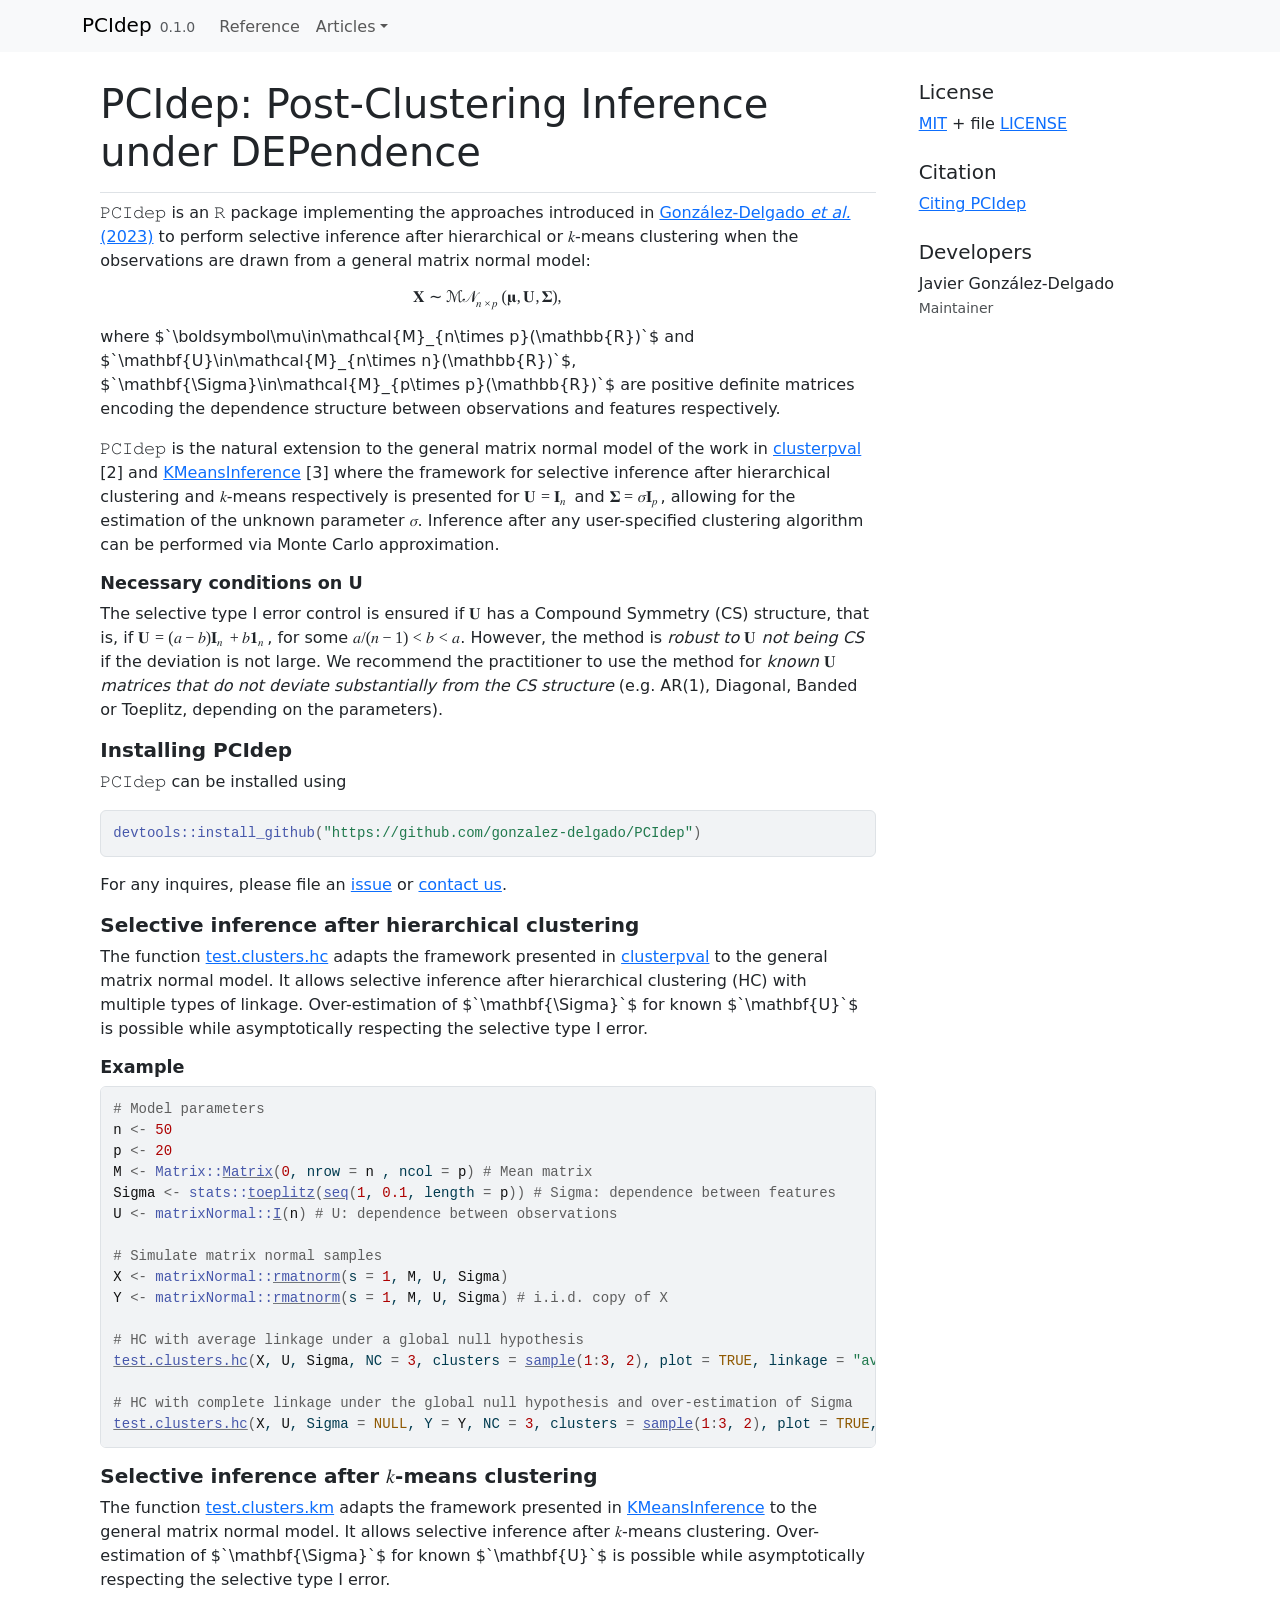
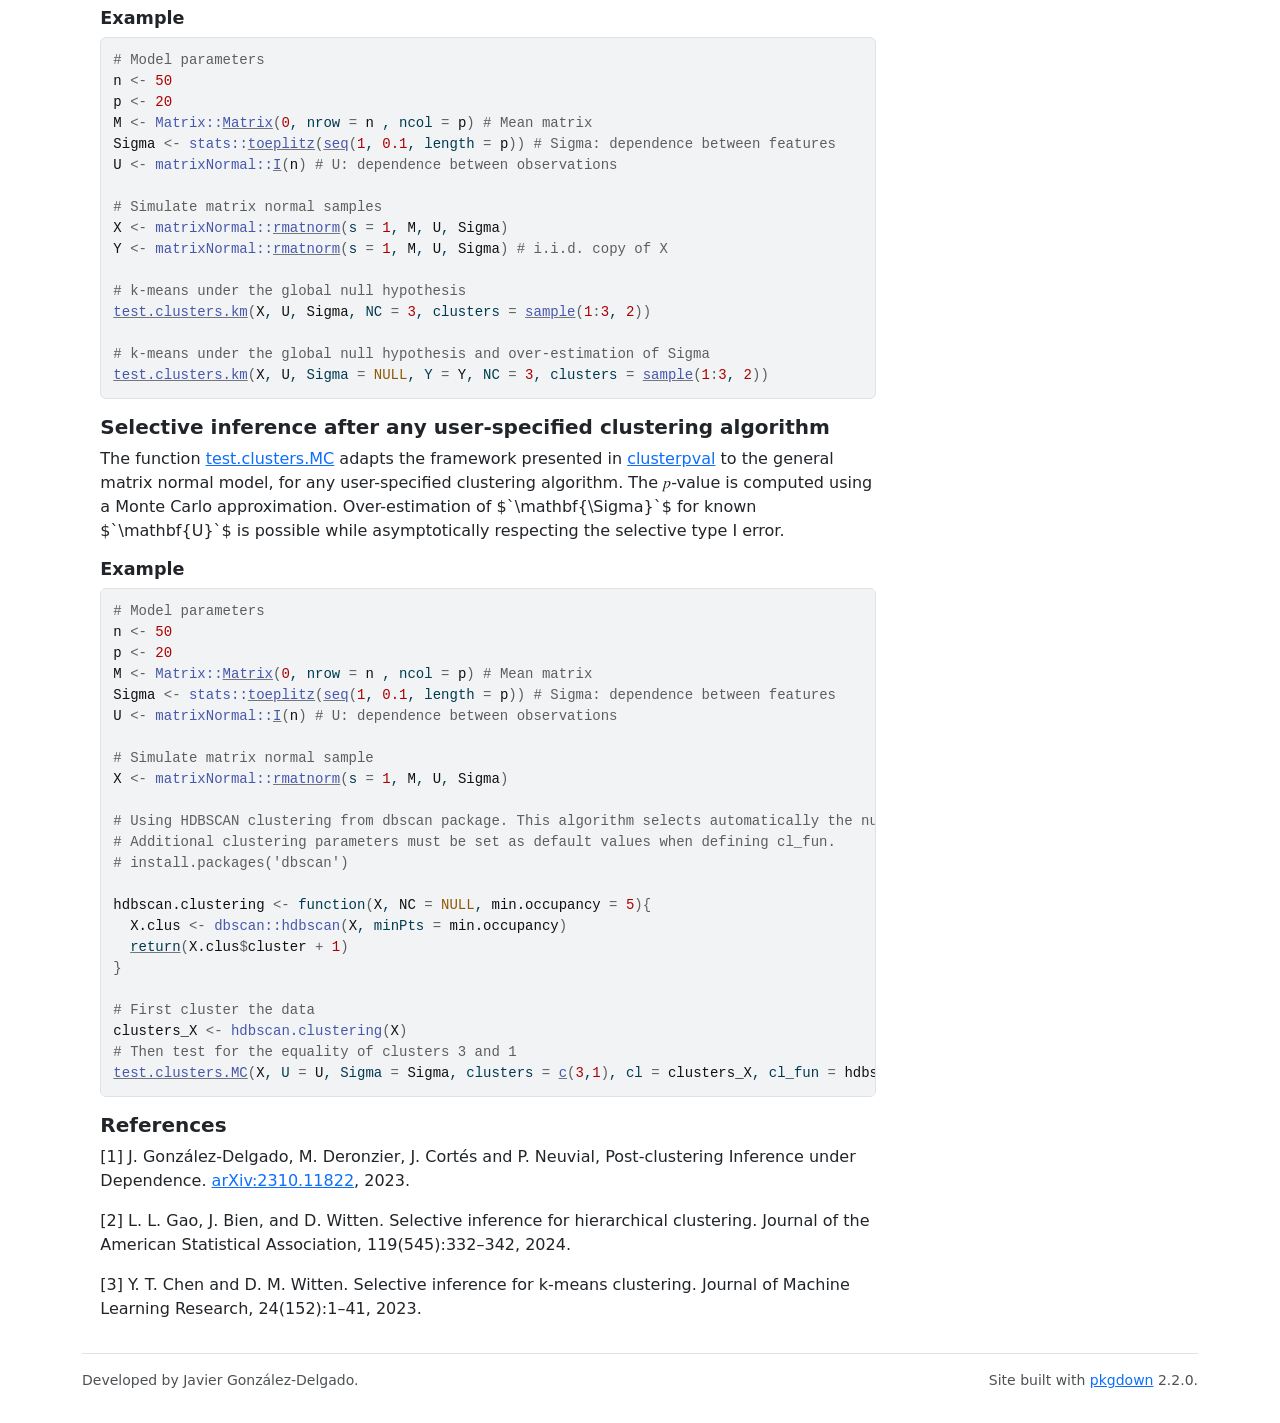
==== index.html @ fc665f0d "Deploying to gh-pages from @ gonzalez-delgado/PCIdep@6f12e2fb448372ecf47426b4ea3ebda7ccd801fd 🚀" ====
<!DOCTYPE html>
<!-- Generated by pkgdown: do not edit by hand --><html lang="en">
<head>
<meta http-equiv="Content-Type" content="text/html; charset=UTF-8">
<meta charset="utf-8">
<meta http-equiv="X-UA-Compatible" content="IE=edge">
<meta name="viewport" content="width=device-width, initial-scale=1, shrink-to-fit=no">
<title>PCIdep • PCIdep</title>
<script src="deps/jquery-3.6.0/jquery-3.6.0.min.js"></script><meta name="viewport" content="width=device-width, initial-scale=1, shrink-to-fit=no">
<link href="deps/bootstrap-5.3.1/bootstrap.min.css" rel="stylesheet">
<script src="deps/bootstrap-5.3.1/bootstrap.bundle.min.js"></script><link href="deps/font-awesome-6.5.2/css/all.min.css" rel="stylesheet">
<link href="deps/font-awesome-6.5.2/css/v4-shims.min.css" rel="stylesheet">
<script src="deps/headroom-0.11.0/headroom.min.js"></script><script src="deps/headroom-0.11.0/jQuery.headroom.min.js"></script><script src="deps/bootstrap-toc-1.0.1/bootstrap-toc.min.js"></script><script src="deps/clipboard.js-2.0.11/clipboard.min.js"></script><script src="deps/search-1.0.0/autocomplete.jquery.min.js"></script><script src="deps/search-1.0.0/fuse.min.js"></script><script src="deps/search-1.0.0/mark.min.js"></script><!-- pkgdown --><script src="pkgdown.js"></script><meta property="og:title" content="PCIdep">
<meta name="description" content="Post-clustering inference under dependence">
<meta property="og:description" content="Post-clustering inference under dependence">
</head>
<body>
    <a href="#main" class="visually-hidden-focusable">Skip to contents</a>


    <nav class="navbar navbar-expand-lg fixed-top bg-light" data-bs-theme="light" aria-label="Site navigation"><div class="container">

    <a class="navbar-brand me-2" href="index.html">PCIdep</a>

    <small class="nav-text text-muted me-auto" data-bs-toggle="tooltip" data-bs-placement="bottom" title="">0.1.0</small>


    <button class="navbar-toggler" type="button" data-bs-toggle="collapse" data-bs-target="#navbar" aria-controls="navbar" aria-expanded="false" aria-label="Toggle navigation">
      <span class="navbar-toggler-icon"></span>
    </button>

    <div id="navbar" class="collapse navbar-collapse ms-3">
      <ul class="navbar-nav me-auto">
<li class="nav-item"><a class="nav-link" href="reference/index.html">Reference</a></li>
<li class="nav-item dropdown">
  <button class="nav-link dropdown-toggle" type="button" id="dropdown-articles" data-bs-toggle="dropdown" aria-expanded="false" aria-haspopup="true">Articles</button>
  <ul class="dropdown-menu" aria-labelledby="dropdown-articles">
<li><a class="dropdown-item" href="articles/getting-started.html">getting-started</a></li>
  </ul>
</li>
      </ul>
<ul class="navbar-nav"></ul>
</div>


  </div>
</nav><div class="container template-home">
<div class="row">
  <main id="main" class="col-md-9"><div class="section level1">
<div class="page-header"><h1 id="pcidep-post-clustering-inference-under-dependence">PCIdep: Post-Clustering Inference under DEPendence<a class="anchor" aria-label="anchor" href="#pcidep-post-clustering-inference-under-dependence"></a>
</h1></div>
<p><math display="inline" xmlns="http://www.w3.org/1998/Math/MathML"><semantics><mtext mathvariant="monospace">𝙿𝙲𝙸𝚍𝚎𝚙</mtext><annotation encoding="application/x-tex">\texttt{PCIdep}</annotation></semantics></math> is an <math display="inline" xmlns="http://www.w3.org/1998/Math/MathML"><semantics><mtext mathvariant="monospace">𝚁</mtext><annotation encoding="application/x-tex">\texttt{R}</annotation></semantics></math> package implementing the approaches introduced in <a href="http://arxiv.org/abs/2310.11822" class="external-link">González-Delgado <em>et al.</em> (2023)</a> to perform selective inference after hierarchical or <math display="inline" xmlns="http://www.w3.org/1998/Math/MathML"><semantics><mi>k</mi><annotation encoding="application/x-tex">k</annotation></semantics></math>-means clustering when the observations are drawn from a general matrix normal model:</p>
<p><math display="block" xmlns="http://www.w3.org/1998/Math/MathML"><semantics><mrow><mi>𝐗</mi><mo>∼</mo><msub><mrow><mi>ℳ</mi><mi>𝒩</mi></mrow><mrow><mi>n</mi><mo>×</mo><mi>p</mi></mrow></msub><mrow><mo stretchy="true" form="prefix">(</mo><mi>𝛍</mi><mo>,</mo><mi>𝐔</mi><mo>,</mo><mi>𝚺</mi><mo stretchy="true" form="postfix">)</mo></mrow><mo>,</mo></mrow><annotation encoding="application/x-tex">
\mathbf{X}\sim\mathcal{MN}_{n\times p}(\boldsymbol\mu,\mathbf{U},\mathbf{\Sigma}),
</annotation></semantics></math></p>
<p>where <span class="math inline">$`\boldsymbol\mu\in\mathcal{M}_{n\times p}(\mathbb{R})`$</span> and <span class="math inline">$`\mathbf{U}\in\mathcal{M}_{n\times n}(\mathbb{R})`$</span>, <span class="math inline">$`\mathbf{\Sigma}\in\mathcal{M}_{p\times p}(\mathbb{R})`$</span> are positive definite matrices encoding the dependence structure between observations and features respectively.</p>
<p><math display="inline" xmlns="http://www.w3.org/1998/Math/MathML"><semantics><mtext mathvariant="monospace">𝙿𝙲𝙸𝚍𝚎𝚙</mtext><annotation encoding="application/x-tex">\texttt{PCIdep}</annotation></semantics></math> is the natural extension to the general matrix normal model of the work in <a href="https://github.com/lucylgao/clusterpval" class="external-link">clusterpval</a> [2] and <a href="https://github.com/yiqunchen/KmeansInference" class="external-link">KMeansInference</a> [3] where the framework for selective inference after hierarchical clustering and <math display="inline" xmlns="http://www.w3.org/1998/Math/MathML"><semantics><mi>k</mi><annotation encoding="application/x-tex">k</annotation></semantics></math>-means respectively is presented for <math display="inline" xmlns="http://www.w3.org/1998/Math/MathML"><semantics><mrow><mi>𝐔</mi><mo>=</mo><msub><mi>𝐈</mi><mi>n</mi></msub></mrow><annotation encoding="application/x-tex">\mathbf{U}=\mathbf{I}_n</annotation></semantics></math> and <math display="inline" xmlns="http://www.w3.org/1998/Math/MathML"><semantics><mrow><mi>𝚺</mi><mo>=</mo><mi>σ</mi><msub><mi>𝐈</mi><mi>p</mi></msub></mrow><annotation encoding="application/x-tex">\mathbf{\Sigma}=\sigma\mathbf{I}_p</annotation></semantics></math>, allowing for the estimation of the unknown parameter <math display="inline" xmlns="http://www.w3.org/1998/Math/MathML"><semantics><mi>σ</mi><annotation encoding="application/x-tex">\sigma</annotation></semantics></math>. Inference after any user-specified clustering algorithm can be performed via Monte Carlo approximation.</p>
<div class="section level4">
<h4 id="necessary-conditions-on-u">Necessary conditions on U<a class="anchor" aria-label="anchor" href="#necessary-conditions-on-u"></a>
</h4>
<p>The selective type I error control is ensured if <math display="inline" xmlns="http://www.w3.org/1998/Math/MathML"><semantics><mi>𝐔</mi><annotation encoding="application/x-tex">\mathbf{U}</annotation></semantics></math> has a Compound Symmetry (CS) structure, that is, if <math display="inline" xmlns="http://www.w3.org/1998/Math/MathML"><semantics><mrow><mi>𝐔</mi><mo>=</mo><mrow><mo stretchy="true" form="prefix">(</mo><mi>a</mi><mo>−</mo><mi>b</mi><mo stretchy="true" form="postfix">)</mo></mrow><msub><mi>𝐈</mi><mi>n</mi></msub><mo>+</mo><mi>b</mi><msub><mn>𝟏</mn><mi>n</mi></msub></mrow><annotation encoding="application/x-tex">\mathbf{U} = (a-b)\mathbf{I}_n + b\mathbf{1}_n</annotation></semantics></math>, for some <math display="inline" xmlns="http://www.w3.org/1998/Math/MathML"><semantics><mrow><mi>a</mi><mi>/</mi><mrow><mo stretchy="true" form="prefix">(</mo><mi>n</mi><mo>−</mo><mn>1</mn><mo stretchy="true" form="postfix">)</mo></mrow><mo>&lt;</mo><mi>b</mi><mo>&lt;</mo><mi>a</mi></mrow><annotation encoding="application/x-tex">a/(n-1)&lt;b&lt;a</annotation></semantics></math>. However, the method is <i>robust to <math display="inline" xmlns="http://www.w3.org/1998/Math/MathML"><semantics><mi>𝐔</mi><annotation encoding="application/x-tex">\mathbf{U}</annotation></semantics></math> not being CS</i> if the deviation is not large. We recommend the practitioner to use the method for <i>known <math display="inline" xmlns="http://www.w3.org/1998/Math/MathML"><semantics><mi>𝐔</mi><annotation encoding="application/x-tex">\mathbf{U}</annotation></semantics></math> matrices that do not deviate substantially from the CS structure</i> (e.g. AR(1), Diagonal, Banded or Toeplitz, depending on the parameters).</p>
</div>
<div class="section level3">
<h3 id="installing-pcidep">Installing PCIdep<a class="anchor" aria-label="anchor" href="#installing-pcidep"></a>
</h3>
<p><math display="inline" xmlns="http://www.w3.org/1998/Math/MathML"><semantics><mtext mathvariant="monospace">𝙿𝙲𝙸𝚍𝚎𝚙</mtext><annotation encoding="application/x-tex">\texttt{PCIdep}</annotation></semantics></math> can be installed using</p>
<pre><code><span><span class="fu">devtools</span><span class="fu">::</span><span class="fu">install_github</span><span class="op">(</span><span class="st">"https://github.com/gonzalez-delgado/PCIdep"</span><span class="op">)</span></span></code></pre>
<p>For any inquires, please file an <a href="https://github.com/gonzalez-delgado/PCIdep/issues" class="external-link">issue</a> or <a href="mailto:javier.gonzalez-delgado@ensai.fr">contact us</a>.</p>
</div>
<div class="section level3">
<h3 id="selective-inference-after-hierarchical-clustering">Selective inference after hierarchical clustering<a class="anchor" aria-label="anchor" href="#selective-inference-after-hierarchical-clustering"></a>
</h3>
<p>The function <a href="https://github.com/gonzalez-delgado/PCIdep/blob/main/R/test.clusters.hc.R" class="external-link">test.clusters.hc</a> adapts the framework presented in <a href="https://github.com/lucylgao/clusterpval" class="external-link">clusterpval</a> to the general matrix normal model. It allows selective inference after hierarchical clustering (HC) with multiple types of linkage. Over-estimation of <span class="math inline">$`\mathbf{\Sigma}`$</span> for known <span class="math inline">$`\mathbf{U}`$</span> is possible while asymptotically respecting the selective type I error.</p>
<div class="section level4">
<h4 id="example">Example<a class="anchor" aria-label="anchor" href="#example"></a>
</h4>
<pre><code><span><span class="co"># Model parameters</span></span>
<span><span class="va">n</span> <span class="op">&lt;-</span> <span class="fl">50</span></span>
<span><span class="va">p</span> <span class="op">&lt;-</span> <span class="fl">20</span></span>
<span><span class="va">M</span> <span class="op">&lt;-</span> <span class="fu">Matrix</span><span class="fu">::</span><span class="fu"><a href="https://rdrr.io/pkg/Matrix/man/Matrix.html" class="external-link">Matrix</a></span><span class="op">(</span><span class="fl">0</span>, nrow <span class="op">=</span> <span class="va">n</span> , ncol <span class="op">=</span> <span class="va">p</span><span class="op">)</span> <span class="co"># Mean matrix</span></span>
<span><span class="va">Sigma</span> <span class="op">&lt;-</span> <span class="fu">stats</span><span class="fu">::</span><span class="fu"><a href="https://rdrr.io/r/stats/toeplitz.html" class="external-link">toeplitz</a></span><span class="op">(</span><span class="fu"><a href="https://rdrr.io/r/base/seq.html" class="external-link">seq</a></span><span class="op">(</span><span class="fl">1</span>, <span class="fl">0.1</span>, length <span class="op">=</span> <span class="va">p</span><span class="op">)</span><span class="op">)</span> <span class="co"># Sigma: dependence between features</span></span>
<span><span class="va">U</span> <span class="op">&lt;-</span> <span class="fu">matrixNormal</span><span class="fu">::</span><span class="fu"><a href="https://rdrr.io/pkg/matrixNormal/man/special.matrix.html" class="external-link">I</a></span><span class="op">(</span><span class="va">n</span><span class="op">)</span> <span class="co"># U: dependence between observations</span></span>
<span></span>
<span><span class="co"># Simulate matrix normal samples</span></span>
<span><span class="va">X</span> <span class="op">&lt;-</span> <span class="fu">matrixNormal</span><span class="fu">::</span><span class="fu"><a href="https://rdrr.io/pkg/matrixNormal/man/matrixNormal_Distribution.html" class="external-link">rmatnorm</a></span><span class="op">(</span>s <span class="op">=</span> <span class="fl">1</span>, <span class="va">M</span>, <span class="va">U</span>, <span class="va">Sigma</span><span class="op">)</span></span>
<span><span class="va">Y</span> <span class="op">&lt;-</span> <span class="fu">matrixNormal</span><span class="fu">::</span><span class="fu"><a href="https://rdrr.io/pkg/matrixNormal/man/matrixNormal_Distribution.html" class="external-link">rmatnorm</a></span><span class="op">(</span>s <span class="op">=</span> <span class="fl">1</span>, <span class="va">M</span>, <span class="va">U</span>, <span class="va">Sigma</span><span class="op">)</span> <span class="co"># i.i.d. copy of X</span></span>
<span></span>
<span><span class="co"># HC with average linkage under a global null hypothesis</span></span>
<span><span class="fu"><a href="reference/test.clusters.hc.html">test.clusters.hc</a></span><span class="op">(</span><span class="va">X</span>, <span class="va">U</span>, <span class="va">Sigma</span>, NC <span class="op">=</span> <span class="fl">3</span>, clusters <span class="op">=</span> <span class="fu"><a href="https://rdrr.io/r/base/sample.html" class="external-link">sample</a></span><span class="op">(</span><span class="fl">1</span><span class="op">:</span><span class="fl">3</span>, <span class="fl">2</span><span class="op">)</span>, plot <span class="op">=</span> <span class="cn">TRUE</span>, linkage <span class="op">=</span> <span class="st">"average"</span><span class="op">)</span></span>
<span></span>
<span><span class="co"># HC with complete linkage under the global null hypothesis and over-estimation of Sigma</span></span>
<span><span class="fu"><a href="reference/test.clusters.hc.html">test.clusters.hc</a></span><span class="op">(</span><span class="va">X</span>, <span class="va">U</span>, Sigma <span class="op">=</span> <span class="cn">NULL</span>, Y <span class="op">=</span> <span class="va">Y</span>, NC <span class="op">=</span> <span class="fl">3</span>, clusters <span class="op">=</span> <span class="fu"><a href="https://rdrr.io/r/base/sample.html" class="external-link">sample</a></span><span class="op">(</span><span class="fl">1</span><span class="op">:</span><span class="fl">3</span>, <span class="fl">2</span><span class="op">)</span>, plot <span class="op">=</span> <span class="cn">TRUE</span>, linkage <span class="op">=</span> <span class="st">"complete"</span><span class="op">)</span></span></code></pre>
</div>
</div>
<div class="section level3">
<h3 id="selective-inference-after-k-means-clustering">Selective inference after <math display="inline" xmlns="http://www.w3.org/1998/Math/MathML"><semantics><mi>k</mi><annotation encoding="application/x-tex">k</annotation></semantics></math>-means clustering<a class="anchor" aria-label="anchor" href="#selective-inference-after-k-means-clustering"></a>
</h3>
<p>The function <a href="https://github.com/gonzalez-delgado/PCIdep/blob/main/R/test.clusters.km.R" class="external-link">test.clusters.km</a> adapts the framework presented in <a href="https://github.com/yiqunchen/KmeansInference" class="external-link">KMeansInference</a> to the general matrix normal model. It allows selective inference after <math display="inline" xmlns="http://www.w3.org/1998/Math/MathML"><semantics><mi>k</mi><annotation encoding="application/x-tex">k</annotation></semantics></math>-means clustering. Over-estimation of <span class="math inline">$`\mathbf{\Sigma}`$</span> for known <span class="math inline">$`\mathbf{U}`$</span> is possible while asymptotically respecting the selective type I error.</p>
<div class="section level4">
<h4 id="example-1">Example<a class="anchor" aria-label="anchor" href="#example-1"></a>
</h4>
<pre><code><span><span class="co"># Model parameters</span></span>
<span><span class="va">n</span> <span class="op">&lt;-</span> <span class="fl">50</span></span>
<span><span class="va">p</span> <span class="op">&lt;-</span> <span class="fl">20</span></span>
<span><span class="va">M</span> <span class="op">&lt;-</span> <span class="fu">Matrix</span><span class="fu">::</span><span class="fu"><a href="https://rdrr.io/pkg/Matrix/man/Matrix.html" class="external-link">Matrix</a></span><span class="op">(</span><span class="fl">0</span>, nrow <span class="op">=</span> <span class="va">n</span> , ncol <span class="op">=</span> <span class="va">p</span><span class="op">)</span> <span class="co"># Mean matrix</span></span>
<span><span class="va">Sigma</span> <span class="op">&lt;-</span> <span class="fu">stats</span><span class="fu">::</span><span class="fu"><a href="https://rdrr.io/r/stats/toeplitz.html" class="external-link">toeplitz</a></span><span class="op">(</span><span class="fu"><a href="https://rdrr.io/r/base/seq.html" class="external-link">seq</a></span><span class="op">(</span><span class="fl">1</span>, <span class="fl">0.1</span>, length <span class="op">=</span> <span class="va">p</span><span class="op">)</span><span class="op">)</span> <span class="co"># Sigma: dependence between features</span></span>
<span><span class="va">U</span> <span class="op">&lt;-</span> <span class="fu">matrixNormal</span><span class="fu">::</span><span class="fu"><a href="https://rdrr.io/pkg/matrixNormal/man/special.matrix.html" class="external-link">I</a></span><span class="op">(</span><span class="va">n</span><span class="op">)</span> <span class="co"># U: dependence between observations</span></span>
<span></span>
<span><span class="co"># Simulate matrix normal samples</span></span>
<span><span class="va">X</span> <span class="op">&lt;-</span> <span class="fu">matrixNormal</span><span class="fu">::</span><span class="fu"><a href="https://rdrr.io/pkg/matrixNormal/man/matrixNormal_Distribution.html" class="external-link">rmatnorm</a></span><span class="op">(</span>s <span class="op">=</span> <span class="fl">1</span>, <span class="va">M</span>, <span class="va">U</span>, <span class="va">Sigma</span><span class="op">)</span></span>
<span><span class="va">Y</span> <span class="op">&lt;-</span> <span class="fu">matrixNormal</span><span class="fu">::</span><span class="fu"><a href="https://rdrr.io/pkg/matrixNormal/man/matrixNormal_Distribution.html" class="external-link">rmatnorm</a></span><span class="op">(</span>s <span class="op">=</span> <span class="fl">1</span>, <span class="va">M</span>, <span class="va">U</span>, <span class="va">Sigma</span><span class="op">)</span> <span class="co"># i.i.d. copy of X</span></span>
<span></span>
<span><span class="co"># k-means under the global null hypothesis</span></span>
<span><span class="fu"><a href="reference/test.clusters.km.html">test.clusters.km</a></span><span class="op">(</span><span class="va">X</span>, <span class="va">U</span>, <span class="va">Sigma</span>, NC <span class="op">=</span> <span class="fl">3</span>, clusters <span class="op">=</span> <span class="fu"><a href="https://rdrr.io/r/base/sample.html" class="external-link">sample</a></span><span class="op">(</span><span class="fl">1</span><span class="op">:</span><span class="fl">3</span>, <span class="fl">2</span><span class="op">)</span><span class="op">)</span></span>
<span></span>
<span><span class="co"># k-means under the global null hypothesis and over-estimation of Sigma</span></span>
<span><span class="fu"><a href="reference/test.clusters.km.html">test.clusters.km</a></span><span class="op">(</span><span class="va">X</span>, <span class="va">U</span>, Sigma <span class="op">=</span> <span class="cn">NULL</span>, Y <span class="op">=</span> <span class="va">Y</span>, NC <span class="op">=</span> <span class="fl">3</span>, clusters <span class="op">=</span> <span class="fu"><a href="https://rdrr.io/r/base/sample.html" class="external-link">sample</a></span><span class="op">(</span><span class="fl">1</span><span class="op">:</span><span class="fl">3</span>, <span class="fl">2</span><span class="op">)</span><span class="op">)</span></span></code></pre>
</div>
</div>
<div class="section level3">
<h3 id="selective-inference-after-any-user-specified-clustering-algorithm">Selective inference after any user-specified clustering algorithm<a class="anchor" aria-label="anchor" href="#selective-inference-after-any-user-specified-clustering-algorithm"></a>
</h3>
<p>The function <a href="https://github.com/gonzalez-delgado/PCIdep/blob/main/R/test.clusters.MC.R" class="external-link">test.clusters.MC</a> adapts the framework presented in <a href="https://github.com/lucylgao/clusterpval" class="external-link">clusterpval</a> to the general matrix normal model, for any user-specified clustering algorithm. The <math display="inline" xmlns="http://www.w3.org/1998/Math/MathML"><semantics><mi>p</mi><annotation encoding="application/x-tex">p</annotation></semantics></math>-value is computed using a Monte Carlo approximation. Over-estimation of <span class="math inline">$`\mathbf{\Sigma}`$</span> for known <span class="math inline">$`\mathbf{U}`$</span> is possible while asymptotically respecting the selective type I error.</p>
<div class="section level4">
<h4 id="example-2">Example<a class="anchor" aria-label="anchor" href="#example-2"></a>
</h4>
<pre><code><span><span class="co"># Model parameters</span></span>
<span><span class="va">n</span> <span class="op">&lt;-</span> <span class="fl">50</span></span>
<span><span class="va">p</span> <span class="op">&lt;-</span> <span class="fl">20</span></span>
<span><span class="va">M</span> <span class="op">&lt;-</span> <span class="fu">Matrix</span><span class="fu">::</span><span class="fu"><a href="https://rdrr.io/pkg/Matrix/man/Matrix.html" class="external-link">Matrix</a></span><span class="op">(</span><span class="fl">0</span>, nrow <span class="op">=</span> <span class="va">n</span> , ncol <span class="op">=</span> <span class="va">p</span><span class="op">)</span> <span class="co"># Mean matrix</span></span>
<span><span class="va">Sigma</span> <span class="op">&lt;-</span> <span class="fu">stats</span><span class="fu">::</span><span class="fu"><a href="https://rdrr.io/r/stats/toeplitz.html" class="external-link">toeplitz</a></span><span class="op">(</span><span class="fu"><a href="https://rdrr.io/r/base/seq.html" class="external-link">seq</a></span><span class="op">(</span><span class="fl">1</span>, <span class="fl">0.1</span>, length <span class="op">=</span> <span class="va">p</span><span class="op">)</span><span class="op">)</span> <span class="co"># Sigma: dependence between features</span></span>
<span><span class="va">U</span> <span class="op">&lt;-</span> <span class="fu">matrixNormal</span><span class="fu">::</span><span class="fu"><a href="https://rdrr.io/pkg/matrixNormal/man/special.matrix.html" class="external-link">I</a></span><span class="op">(</span><span class="va">n</span><span class="op">)</span> <span class="co"># U: dependence between observations</span></span>
<span></span>
<span><span class="co"># Simulate matrix normal sample</span></span>
<span><span class="va">X</span> <span class="op">&lt;-</span> <span class="fu">matrixNormal</span><span class="fu">::</span><span class="fu"><a href="https://rdrr.io/pkg/matrixNormal/man/matrixNormal_Distribution.html" class="external-link">rmatnorm</a></span><span class="op">(</span>s <span class="op">=</span> <span class="fl">1</span>, <span class="va">M</span>, <span class="va">U</span>, <span class="va">Sigma</span><span class="op">)</span></span>
<span></span>
<span><span class="co"># Using HDBSCAN clustering from dbscan package. This algorithm selects automatically the number of clusters NC.</span></span>
<span><span class="co"># Additional clustering parameters must be set as default values when defining cl_fun.</span></span>
<span><span class="co"># install.packages('dbscan')</span></span>
<span></span>
<span><span class="va">hdbscan.clustering</span> <span class="op">&lt;-</span> <span class="kw">function</span><span class="op">(</span><span class="va">X</span>, <span class="va">NC</span> <span class="op">=</span> <span class="cn">NULL</span>, <span class="va">min.occupancy</span> <span class="op">=</span> <span class="fl">5</span><span class="op">)</span><span class="op">{</span></span>
<span>  <span class="va">X.clus</span> <span class="op">&lt;-</span> <span class="fu">dbscan</span><span class="fu">::</span><span class="fu">hdbscan</span><span class="op">(</span><span class="va">X</span>, minPts <span class="op">=</span> <span class="va">min.occupancy</span><span class="op">)</span></span>
<span>  <span class="kw"><a href="https://rdrr.io/r/base/function.html" class="external-link">return</a></span><span class="op">(</span><span class="va">X.clus</span><span class="op">$</span><span class="va">cluster</span> <span class="op">+</span> <span class="fl">1</span><span class="op">)</span></span>
<span><span class="op">}</span></span>
<span></span>
<span><span class="co"># First cluster the data</span></span>
<span><span class="va">clusters_X</span> <span class="op">&lt;-</span> <span class="fu">hdbscan.clustering</span><span class="op">(</span><span class="va">X</span><span class="op">)</span></span>
<span><span class="co"># Then test for the equality of clusters 3 and 1</span></span>
<span><span class="fu"><a href="reference/test.clusters.MC.html">test.clusters.MC</a></span><span class="op">(</span><span class="va">X</span>, U <span class="op">=</span> <span class="va">U</span>, Sigma <span class="op">=</span> <span class="va">Sigma</span>, clusters <span class="op">=</span> <span class="fu"><a href="https://rdrr.io/r/base/c.html" class="external-link">c</a></span><span class="op">(</span><span class="fl">3</span>,<span class="fl">1</span><span class="op">)</span>, cl <span class="op">=</span> <span class="va">clusters_X</span>, cl_fun <span class="op">=</span> <span class="va">hdbscan.clustering</span>, NC <span class="op">=</span> <span class="cn">NULL</span>, ndraws <span class="op">=</span> <span class="fl">500</span><span class="op">)</span></span></code></pre>
</div>
</div>
<div class="section level3">
<h3 id="references">References<a class="anchor" aria-label="anchor" href="#references"></a>
</h3>
<p>[1] J. González-Delgado, M. Deronzier, J. Cortés and P. Neuvial, Post-clustering Inference under Dependence. <a href="http://arxiv.org/abs/2310.11822" class="external-link">arXiv:2310.11822</a>, 2023.</p>
<p>[2] L. L. Gao, J. Bien, and D. Witten. Selective inference for hierarchical clustering. Journal of the American Statistical Association, 119(545):332–342, 2024.</p>
<p>[3] Y. T. Chen and D. M. Witten. Selective inference for k-means clustering. Journal of Machine Learning Research, 24(152):1–41, 2023.</p>
</div>
</div>
  </main><aside class="col-md-3"><div class="license">
<h2 data-toc-skip>License</h2>
<ul class="list-unstyled">
<li>
<a href="https://opensource.org/licenses/mit-license.php" class="external-link">MIT</a> + file <a href="LICENSE-text.html">LICENSE</a>
</li>
</ul>
</div>


<div class="citation">
<h2 data-toc-skip>Citation</h2>
<ul class="list-unstyled">
<li><a href="authors.html#citation">Citing PCIdep</a></li>
</ul>
</div>

<div class="developers">
<h2 data-toc-skip>Developers</h2>
<ul class="list-unstyled">
<li>Javier González-Delgado <br><small class="roles"> Maintainer </small>   </li>
</ul>
</div>



  </aside>
</div>


    <footer><div class="pkgdown-footer-left">
  <p>Developed by Javier González-Delgado.</p>
</div>

<div class="pkgdown-footer-right">
  <p>Site built with <a href="https://pkgdown.r-lib.org/" class="external-link">pkgdown</a> 2.2.0.</p>
</div>

    </footer>
</div>





  </body>
</html>
---- deps/font-awesome-6.5.2/css/v4-shims.min.css ----
/*!
 * Font Awesome Free 6.5.2 by @fontawesome - https://fontawesome.com
 * License - https://fontawesome.com/license/free (Icons: CC BY 4.0, Fonts: SIL OFL 1.1, Code: MIT License)
 * Copyright 2024 Fonticons, Inc.
 */
.fa.fa-glass:before{content:"\f000"}.fa.fa-envelope-o{font-family:"Font Awesome 6 Free";font-weight:400}.fa.fa-envelope-o:before{content:"\f0e0"}.fa.fa-star-o{font-family:"Font Awesome 6 Free";font-weight:400}.fa.fa-star-o:before{content:"\f005"}.fa.fa-close:before,.fa.fa-remove:before{content:"\f00d"}.fa.fa-gear:before{content:"\f013"}.fa.fa-trash-o{font-family:"Font Awesome 6 Free";font-weight:400}.fa.fa-trash-o:before{content:"\f2ed"}.fa.fa-home:before{content:"\f015"}.fa.fa-file-o{font-family:"Font Awesome 6 Free";font-weight:400}.fa.fa-file-o:before{content:"\f15b"}.fa.fa-clock-o{font-family:"Font Awesome 6 Free";font-weight:400}.fa.fa-clock-o:before{content:"\f017"}.fa.fa-arrow-circle-o-down{font-family:"Font Awesome 6 Free";font-weight:400}.fa.fa-arrow-circle-o-down:before{content:"\f358"}.fa.fa-arrow-circle-o-up{font-family:"Font Awesome 6 Free";font-weight:400}.fa.fa-arrow-circle-o-up:before{content:"\f35b"}.fa.fa-play-circle-o{font-family:"Font Awesome 6 Free";font-weight:400}.fa.fa-play-circle-o:before{content:"\f144"}.fa.fa-repeat:before,.fa.fa-rotate-right:before{content:"\f01e"}.fa.fa-refresh:before{content:"\f021"}.fa.fa-list-alt{font-family:"Font Awesome 6 Free";font-weight:400}.fa.fa-list-alt:before{content:"\f022"}.fa.fa-dedent:before{content:"\f03b"}.fa.fa-video-camera:before{content:"\f03d"}.fa.fa-picture-o{font-family:"Font Awesome 6 Free";font-weight:400}.fa.fa-picture-o:before{content:"\f03e"}.fa.fa-photo{font-family:"Font Awesome 6 Free";font-weight:400}.fa.fa-photo:before{content:"\f03e"}.fa.fa-image{font-family:"Font Awesome 6 Free";font-weight:400}.fa.fa-image:before{content:"\f03e"}.fa.fa-map-marker:before{content:"\f3c5"}.fa.fa-pencil-square-o{font-family:"Font Awesome 6 Free";font-weight:400}.fa.fa-pencil-square-o:before{content:"\f044"}.fa.fa-edit{font-family:"Font Awesome 6 Free";font-weight:400}.fa.fa-edit:before{content:"\f044"}.fa.fa-share-square-o:before{content:"\f14d"}.fa.fa-check-square-o{font-family:"Font Awesome 6 Free";font-weight:400}.fa.fa-check-square-o:before{content:"\f14a"}.fa.fa-arrows:before{content:"\f0b2"}.fa.fa-times-circle-o{font-family:"Font Awesome 6 Free";font-weight:400}.fa.fa-times-circle-o:before{content:"\f057"}.fa.fa-check-circle-o{font-family:"Font Awesome 6 Free";font-weight:400}.fa.fa-check-circle-o:before{content:"\f058"}.fa.fa-mail-forward:before{content:"\f064"}.fa.fa-expand:before{content:"\f424"}.fa.fa-compress:before{content:"\f422"}.fa.fa-eye,.fa.fa-eye-slash{font-family:"Font Awesome 6 Free";font-weight:400}.fa.fa-warning:before{content:"\f071"}.fa.fa-calendar:before{content:"\f073"}.fa.fa-arrows-v:before{content:"\f338"}.fa.fa-arrows-h:before{content:"\f337"}.fa.fa-bar-chart-o:before,.fa.fa-bar-chart:before{content:"\e0e3"}.fa.fa-twitter-square{font-family:"Font Awesome 6 Brands";font-weight:400}.fa.fa-twitter-square:before{content:"\f081"}.fa.fa-facebook-square{font-family:"Font Awesome 6 Brands";font-weight:400}.fa.fa-facebook-square:before{content:"\f082"}.fa.fa-gears:before{content:"\f085"}.fa.fa-thumbs-o-up{font-family:"Font Awesome 6 Free";font-weight:400}.fa.fa-thumbs-o-up:before{content:"\f164"}.fa.fa-thumbs-o-down{font-family:"Font Awesome 6 Free";font-weight:400}.fa.fa-thumbs-o-down:before{content:"\f165"}.fa.fa-heart-o{font-family:"Font Awesome 6 Free";font-weight:400}.fa.fa-heart-o:before{content:"\f004"}.fa.fa-sign-out:before{content:"\f2f5"}.fa.fa-linkedin-square{font-family:"Font Awesome 6 Brands";font-weight:400}.fa.fa-linkedin-square:before{content:"\f08c"}.fa.fa-thumb-tack:before{content:"\f08d"}.fa.fa-external-link:before{content:"\f35d"}.fa.fa-sign-in:before{content:"\f2f6"}.fa.fa-github-square{font-family:"Font Awesome 6 Brands";font-weight:400}.fa.fa-github-square:before{content:"\f092"}.fa.fa-lemon-o{font-family:"Font Awesome 6 Free";font-weight:400}.fa.fa-lemon-o:before{content:"\f094"}.fa.fa-square-o{font-family:"Font Awesome 6 Free";font-weight:400}.fa.fa-square-o:before{content:"\f0c8"}.fa.fa-bookmark-o{font-family:"Font Awesome 6 Free";font-weight:400}.fa.fa-bookmark-o:before{content:"\f02e"}.fa.fa-facebook,.fa.fa-twitter{font-family:"Font Awesome 6 Brands";font-weight:400}.fa.fa-facebook:before{content:"\f39e"}.fa.fa-facebook-f{font-family:"Font Awesome 6 Brands";font-weight:400}.fa.fa-facebook-f:before{content:"\f39e"}.fa.fa-github{font-family:"Font Awesome 6 Brands";font-weight:400}.fa.fa-credit-card{font-family:"Font Awesome 6 Free";font-weight:400}.fa.fa-feed:before{content:"\f09e"}.fa.fa-hdd-o{font-family:"Font Awesome 6 Free";font-weight:400}.fa.fa-hdd-o:before{content:"\f0a0"}.fa.fa-hand-o-right{font-family:"Font Awesome 6 Free";font-weight:400}.fa.fa-hand-o-right:before{content:"\f0a4"}.fa.fa-hand-o-left{font-family:"Font Awesome 6 Free";font-weight:400}.fa.fa-hand-o-left:before{content:"\f0a5"}.fa.fa-hand-o-up{font-family:"Font Awesome 6 Free";font-weight:400}.fa.fa-hand-o-up:before{content:"\f0a6"}.fa.fa-hand-o-down{font-family:"Font Awesome 6 Free";font-weight:400}.fa.fa-hand-o-down:before{content:"\f0a7"}.fa.fa-globe:before{content:"\f57d"}.fa.fa-tasks:before{content:"\f828"}.fa.fa-arrows-alt:before{content:"\f31e"}.fa.fa-group:before{content:"\f0c0"}.fa.fa-chain:before{content:"\f0c1"}.fa.fa-cut:before{content:"\f0c4"}.fa.fa-files-o{font-family:"Font Awesome 6 Free";font-weight:400}.fa.fa-files-o:before{content:"\f0c5"}.fa.fa-floppy-o{font-family:"Font Awesome 6 Free";font-weight:400}.fa.fa-floppy-o:before{content:"\f0c7"}.fa.fa-save{font-family:"Font Awesome 6 Free";font-weight:400}.fa.fa-save:before{content:"\f0c7"}.fa.fa-navicon:before,.fa.fa-reorder:before{content:"\f0c9"}.fa.fa-magic:before{content:"\e2ca"}.fa.fa-pinterest,.fa.fa-pinterest-square{font-family:"Font Awesome 6 Brands";font-weight:400}.fa.fa-pinterest-square:before{content:"\f0d3"}.fa.fa-google-plus-square{font-family:"Font Awesome 6 Brands";font-weight:400}.fa.fa-google-plus-square:before{content:"\f0d4"}.fa.fa-google-plus{font-family:"Font Awesome 6 Brands";font-weight:400}.fa.fa-google-plus:before{content:"\f0d5"}.fa.fa-money:before{content:"\f3d1"}.fa.fa-unsorted:before{content:"\f0dc"}.fa.fa-sort-desc:before{content:"\f0dd"}.fa.fa-sort-asc:before{content:"\f0de"}.fa.fa-linkedin{font-family:"Font Awesome 6 Brands";font-weight:400}.fa.fa-linkedin:before{content:"\f0e1"}.fa.fa-rotate-left:before{content:"\f0e2"}.fa.fa-legal:before{content:"\f0e3"}.fa.fa-dashboard:before,.fa.fa-tachometer:before{content:"\f625"}.fa.fa-comment-o{font-family:"Font Awesome 6 Free";font-weight:400}.fa.fa-comment-o:before{content:"\f075"}.fa.fa-comments-o{font-family:"Font Awesome 6 Free";font-weight:400}.fa.fa-comments-o:before{content:"\f086"}.fa.fa-flash:before{content:"\f0e7"}.fa.fa-clipboard:before{content:"\f0ea"}.fa.fa-lightbulb-o{font-family:"Font Awesome 6 Free";font-weight:400}.fa.fa-lightbulb-o:before{content:"\f0eb"}.fa.fa-exchange:before{content:"\f362"}.fa.fa-cloud-download:before{content:"\f0ed"}.fa.fa-cloud-upload:before{content:"\f0ee"}.fa.fa-bell-o{font-family:"Font Awesome 6 Free";font-weight:400}.fa.fa-bell-o:before{content:"\f0f3"}.fa.fa-cutlery:before{content:"\f2e7"}.fa.fa-file-text-o{font-family:"Font Awesome 6 Free";font-weight:400}.fa.fa-file-text-o:before{content:"\f15c"}.fa.fa-building-o{font-family:"Font Awesome 6 Free";font-weight:400}.fa.fa-building-o:before{content:"\f1ad"}.fa.fa-hospital-o{font-family:"Font Awesome 6 Free";font-weight:400}.fa.fa-hospital-o:before{content:"\f0f8"}.fa.fa-tablet:before{content:"\f3fa"}.fa.fa-mobile-phone:before,.fa.fa-mobile:before{content:"\f3cd"}.fa.fa-circle-o{font-family:"Font Awesome 6 Free";font-weight:400}.fa.fa-circle-o:before{content:"\f111"}.fa.fa-mail-reply:before{content:"\f3e5"}.fa.fa-github-alt{font-family:"Font Awesome 6 Brands";font-weight:400}.fa.fa-folder-o{font-family:"Font Awesome 6 Free";font-weight:400}.fa.fa-folder-o:before{content:"\f07b"}.fa.fa-folder-open-o{font-family:"Font Awesome 6 Free";font-weight:400}.fa.fa-folder-open-o:before{content:"\f07c"}.fa.fa-smile-o{font-family:"Font Awesome 6 Free";font-weight:400}.fa.fa-smile-o:before{content:"\f118"}.fa.fa-frown-o{font-family:"Font Awesome 6 Free";font-weight:400}.fa.fa-frown-o:before{content:"\f119"}.fa.fa-meh-o{font-family:"Font Awesome 6 Free";font-weight:400}.fa.fa-meh-o:before{content:"\f11a"}.fa.fa-keyboard-o{font-family:"Font Awesome 6 Free";font-weight:400}.fa.fa-keyboard-o:before{content:"\f11c"}.fa.fa-flag-o{font-family:"Font Awesome 6 Free";font-weight:400}.fa.fa-flag-o:before{content:"\f024"}.fa.fa-mail-reply-all:before{content:"\f122"}.fa.fa-star-half-o{font-family:"Font Awesome 6 Free";font-weight:400}.fa.fa-star-half-o:before{content:"\f5c0"}.fa.fa-star-half-empty{font-family:"Font Awesome 6 Free";font-weight:400}.fa.fa-star-half-empty:before{content:"\f5c0"}.fa.fa-star-half-full{font-family:"Font Awesome 6 Free";font-weight:400}.fa.fa-star-half-full:before{content:"\f5c0"}.fa.fa-code-fork:before{content:"\f126"}.fa.fa-chain-broken:before,.fa.fa-unlink:before{content:"\f127"}.fa.fa-calendar-o{font-family:"Font Awesome 6 Free";font-weight:400}.fa.fa-calendar-o:before{content:"\f133"}.fa.fa-css3,.fa.fa-html5,.fa.fa-maxcdn{font-family:"Font Awesome 6 Brands";font-weight:400}.fa.fa-unlock-alt:before{content:"\f09c"}.fa.fa-minus-square-o{font-family:"Font Awesome 6 Free";font-weight:400}.fa.fa-minus-square-o:before{content:"\f146"}.fa.fa-level-up:before{content:"\f3bf"}.fa.fa-level-down:before{content:"\f3be"}.fa.fa-pencil-square:before{content:"\f14b"}.fa.fa-external-link-square:before{content:"\f360"}.fa.fa-compass{font-family:"Font Awesome 6 Free";font-weight:400}.fa.fa-caret-square-o-down{font-family:"Font Awesome 6 Free";font-weight:400}.fa.fa-caret-square-o-down:before{content:"\f150"}.fa.fa-toggle-down{font-family:"Font Awesome 6 Free";font-weight:400}.fa.fa-toggle-down:before{content:"\f150"}.fa.fa-caret-square-o-up{font-family:"Font Awesome 6 Free";font-weight:400}.fa.fa-caret-square-o-up:before{content:"\f151"}.fa.fa-toggle-up{font-family:"Font Awesome 6 Free";font-weight:400}.fa.fa-toggle-up:before{content:"\f151"}.fa.fa-caret-square-o-right{font-family:"Font Awesome 6 Free";font-weight:400}.fa.fa-caret-square-o-right:before{content:"\f152"}.fa.fa-toggle-right{font-family:"Font Awesome 6 Free";font-weight:400}.fa.fa-toggle-right:before{content:"\f152"}.fa.fa-eur:before,.fa.fa-euro:before{content:"\f153"}.fa.fa-gbp:before{content:"\f154"}.fa.fa-dollar:before,.fa.fa-usd:before{content:"\24"}.fa.fa-inr:before,.fa.fa-rupee:before{content:"\e1bc"}.fa.fa-cny:before,.fa.fa-jpy:before,.fa.fa-rmb:before,.fa.fa-yen:before{content:"\f157"}.fa.fa-rouble:before,.fa.fa-rub:before,.fa.fa-ruble:before{content:"\f158"}.fa.fa-krw:before,.fa.fa-won:before{content:"\f159"}.fa.fa-bitcoin,.fa.fa-btc{font-family:"Font Awesome 6 Brands";font-weight:400}.fa.fa-bitcoin:before{content:"\f15a"}.fa.fa-file-text:before{content:"\f15c"}.fa.fa-sort-alpha-asc:before{content:"\f15d"}.fa.fa-sort-alpha-desc:before{content:"\f881"}.fa.fa-sort-amount-asc:before{content:"\f884"}.fa.fa-sort-amount-desc:before{content:"\f160"}.fa.fa-sort-numeric-asc:before{content:"\f162"}.fa.fa-sort-numeric-desc:before{content:"\f886"}.fa.fa-youtube-square{font-family:"Font Awesome 6 Brands";font-weight:400}.fa.fa-youtube-square:before{content:"\f431"}.fa.fa-xing,.fa.fa-xing-square,.fa.fa-youtube{font-family:"Font Awesome 6 Brands";font-weight:400}.fa.fa-xing-square:before{content:"\f169"}.fa.fa-youtube-play{font-family:"Font Awesome 6 Brands";font-weight:400}.fa.fa-youtube-play:before{content:"\f167"}.fa.fa-adn,.fa.fa-bitbucket,.fa.fa-bitbucket-square,.fa.fa-dropbox,.fa.fa-flickr,.fa.fa-instagram,.fa.fa-stack-overflow{font-family:"Font Awesome 6 Brands";font-weight:400}.fa.fa-bitbucket-square:before{content:"\f171"}.fa.fa-tumblr,.fa.fa-tumblr-square{font-family:"Font Awesome 6 Brands";font-weight:400}.fa.fa-tumblr-square:before{content:"\f174"}.fa.fa-long-arrow-down:before{content:"\f309"}.fa.fa-long-arrow-up:before{content:"\f30c"}.fa.fa-long-arrow-left:before{content:"\f30a"}.fa.fa-long-arrow-right:before{content:"\f30b"}.fa.fa-android,.fa.fa-apple,.fa.fa-dribbble,.fa.fa-foursquare,.fa.fa-gittip,.fa.fa-gratipay,.fa.fa-linux,.fa.fa-skype,.fa.fa-trello,.fa.fa-windows{font-family:"Font Awesome 6 Brands";font-weight:400}.fa.fa-gittip:before{content:"\f184"}.fa.fa-sun-o{font-family:"Font Awesome 6 Free";font-weight:400}.fa.fa-sun-o:before{content:"\f185"}.fa.fa-moon-o{font-family:"Font Awesome 6 Free";font-weight:400}.fa.fa-moon-o:before{content:"\f186"}.fa.fa-pagelines,.fa.fa-renren,.fa.fa-stack-exchange,.fa.fa-vk,.fa.fa-weibo{font-family:"Font Awesome 6 Brands";font-weight:400}.fa.fa-arrow-circle-o-right{font-family:"Font Awesome 6 Free";font-weight:400}.fa.fa-arrow-circle-o-right:before{content:"\f35a"}.fa.fa-arrow-circle-o-left{font-family:"Font Awesome 6 Free";font-weight:400}.fa.fa-arrow-circle-o-left:before{content:"\f359"}.fa.fa-caret-square-o-left{font-family:"Font Awesome 6 Free";font-weight:400}.fa.fa-caret-square-o-left:before{content:"\f191"}.fa.fa-toggle-left{font-family:"Font Awesome 6 Free";font-weight:400}.fa.fa-toggle-left:before{content:"\f191"}.fa.fa-dot-circle-o{font-family:"Font Awesome 6 Free";font-weight:400}.fa.fa-dot-circle-o:before{content:"\f192"}.fa.fa-vimeo-square{font-family:"Font Awesome 6 Brands";font-weight:400}.fa.fa-vimeo-square:before{content:"\f194"}.fa.fa-try:before,.fa.fa-turkish-lira:before{content:"\e2bb"}.fa.fa-plus-square-o{font-family:"Font Awesome 6 Free";font-weight:400}.fa.fa-plus-square-o:before{content:"\f0fe"}.fa.fa-openid,.fa.fa-slack,.fa.fa-wordpress{font-family:"Font Awesome 6 Brands";font-weight:400}.fa.fa-bank:before,.fa.fa-institution:before{content:"\f19c"}.fa.fa-mortar-board:before{content:"\f19d"}.fa.fa-google,.fa.fa-reddit,.fa.fa-reddit-square,.fa.fa-yahoo{font-family:"Font Awesome 6 Brands";font-weight:400}.fa.fa-reddit-square:before{content:"\f1a2"}.fa.fa-behance,.fa.fa-behance-square,.fa.fa-delicious,.fa.fa-digg,.fa.fa-drupal,.fa.fa-joomla,.fa.fa-pied-piper-alt,.fa.fa-pied-piper-pp,.fa.fa-stumbleupon,.fa.fa-stumbleupon-circle{font-family:"Font Awesome 6 Brands";font-weight:400}.fa.fa-behance-square:before{content:"\f1b5"}.fa.fa-steam,.fa.fa-steam-square{font-family:"Font Awesome 6 Brands";font-weight:400}.fa.fa-steam-square:before{content:"\f1b7"}.fa.fa-automobile:before{content:"\f1b9"}.fa.fa-cab:before{content:"\f1ba"}.fa.fa-deviantart,.fa.fa-soundcloud,.fa.fa-spotify{font-family:"Font Awesome 6 Brands";font-weight:400}.fa.fa-file-pdf-o{font-family:"Font Awesome 6 Free";font-weight:400}.fa.fa-file-pdf-o:before{content:"\f1c1"}.fa.fa-file-word-o{font-family:"Font Awesome 6 Free";font-weight:400}.fa.fa-file-word-o:before{content:"\f1c2"}.fa.fa-file-excel-o{font-family:"Font Awesome 6 Free";font-weight:400}.fa.fa-file-excel-o:before{content:"\f1c3"}.fa.fa-file-powerpoint-o{font-family:"Font Awesome 6 Free";font-weight:400}.fa.fa-file-powerpoint-o:before{content:"\f1c4"}.fa.fa-file-image-o{font-family:"Font Awesome 6 Free";font-weight:400}.fa.fa-file-image-o:before{content:"\f1c5"}.fa.fa-file-photo-o{font-family:"Font Awesome 6 Free";font-weight:400}.fa.fa-file-photo-o:before{content:"\f1c5"}.fa.fa-file-picture-o{font-family:"Font Awesome 6 Free";font-weight:400}.fa.fa-file-picture-o:before{content:"\f1c5"}.fa.fa-file-archive-o{font-family:"Font Awesome 6 Free";font-weight:400}.fa.fa-file-archive-o:before{content:"\f1c6"}.fa.fa-file-zip-o{font-family:"Font Awesome 6 Free";font-weight:400}.fa.fa-file-zip-o:before{content:"\f1c6"}.fa.fa-file-audio-o{font-family:"Font Awesome 6 Free";font-weight:400}.fa.fa-file-audio-o:before{content:"\f1c7"}.fa.fa-file-sound-o{font-family:"Font Awesome 6 Free";font-weight:400}.fa.fa-file-sound-o:before{content:"\f1c7"}.fa.fa-file-video-o{font-family:"Font Awesome 6 Free";font-weight:400}.fa.fa-file-video-o:before{content:"\f1c8"}.fa.fa-file-movie-o{font-family:"Font Awesome 6 Free";font-weight:400}.fa.fa-file-movie-o:before{content:"\f1c8"}.fa.fa-file-code-o{font-family:"Font Awesome 6 Free";font-weight:400}.fa.fa-file-code-o:before{content:"\f1c9"}.fa.fa-codepen,.fa.fa-jsfiddle,.fa.fa-vine{font-family:"Font Awesome 6 Brands";font-weight:400}.fa.fa-life-bouy:before,.fa.fa-life-buoy:before,.fa.fa-life-saver:before,.fa.fa-support:before{content:"\f1cd"}.fa.fa-circle-o-notch:before{content:"\f1ce"}.fa.fa-ra,.fa.fa-rebel{font-family:"Font Awesome 6 Brands";font-weight:400}.fa.fa-ra:before{content:"\f1d0"}.fa.fa-resistance{font-family:"Font Awesome 6 Brands";font-weight:400}.fa.fa-resistance:before{content:"\f1d0"}.fa.fa-empire,.fa.fa-ge{font-family:"Font Awesome 6 Brands";font-weight:400}.fa.fa-ge:before{content:"\f1d1"}.fa.fa-git-square{font-family:"Font Awesome 6 Brands";font-weight:400}.fa.fa-git-square:before{content:"\f1d2"}.fa.fa-git,.fa.fa-hacker-news,.fa.fa-y-combinator-square{font-family:"Font Awesome 6 Brands";font-weight:400}.fa.fa-y-combinator-square:before{content:"\f1d4"}.fa.fa-yc-square{font-family:"Font Awesome 6 Brands";font-weight:400}.fa.fa-yc-square:before{content:"\f1d4"}.fa.fa-qq,.fa.fa-tencent-weibo,.fa.fa-wechat,.fa.fa-weixin{font-family:"Font Awesome 6 Brands";font-weight:400}.fa.fa-wechat:before{content:"\f1d7"}.fa.fa-send:before{content:"\f1d8"}.fa.fa-paper-plane-o{font-family:"Font Awesome 6 Free";font-weight:400}.fa.fa-paper-plane-o:before{content:"\f1d8"}.fa.fa-send-o{font-family:"Font Awesome 6 Free";font-weight:400}.fa.fa-send-o:before{content:"\f1d8"}.fa.fa-circle-thin{font-family:"Font Awesome 6 Free";font-weight:400}.fa.fa-circle-thin:before{content:"\f111"}.fa.fa-header:before{content:"\f1dc"}.fa.fa-futbol-o{font-family:"Font Awesome 6 Free";font-weight:400}.fa.fa-futbol-o:before{content:"\f1e3"}.fa.fa-soccer-ball-o{font-family:"Font Awesome 6 Free";font-weight:400}.fa.fa-soccer-ball-o:before{content:"\f1e3"}.fa.fa-slideshare,.fa.fa-twitch,.fa.fa-yelp{font-family:"Font Awesome 6 Brands";font-weight:400}.fa.fa-newspaper-o{font-family:"Font Awesome 6 Free";font-weight:400}.fa.fa-newspaper-o:before{content:"\f1ea"}.fa.fa-cc-amex,.fa.fa-cc-discover,.fa.fa-cc-mastercard,.fa.fa-cc-paypal,.fa.fa-cc-stripe,.fa.fa-cc-visa,.fa.fa-google-wallet,.fa.fa-paypal{font-family:"Font Awesome 6 Brands";font-weight:400}.fa.fa-bell-slash-o{font-family:"Font Awesome 6 Free";font-weight:400}.fa.fa-bell-slash-o:before{content:"\f1f6"}.fa.fa-trash:before{content:"\f2ed"}.fa.fa-copyright{font-family:"Font Awesome 6 Free";font-weight:400}.fa.fa-eyedropper:before{content:"\f1fb"}.fa.fa-area-chart:before{content:"\f1fe"}.fa.fa-pie-chart:before{content:"\f200"}.fa.fa-line-chart:before{content:"\f201"}.fa.fa-lastfm,.fa.fa-lastfm-square{font-family:"Font Awesome 6 Brands";font-weight:400}.fa.fa-lastfm-square:before{content:"\f203"}.fa.fa-angellist,.fa.fa-ioxhost{font-family:"Font Awesome 6 Brands";font-weight:400}.fa.fa-cc{font-family:"Font Awesome 6 Free";font-weight:400}.fa.fa-cc:before{content:"\f20a"}.fa.fa-ils:before,.fa.fa-shekel:before,.fa.fa-sheqel:before{content:"\f20b"}.fa.fa-buysellads,.fa.fa-connectdevelop,.fa.fa-dashcube,.fa.fa-forumbee,.fa.fa-leanpub,.fa.fa-sellsy,.fa.fa-shirtsinbulk,.fa.fa-simplybuilt,.fa.fa-skyatlas{font-family:"Font Awesome 6 Brands";font-weight:400}.fa.fa-diamond{font-family:"Font Awesome 6 Free";font-weight:400}.fa.fa-diamond:before{content:"\f3a5"}.fa.fa-intersex:before,.fa.fa-transgender:before{content:"\f224"}.fa.fa-transgender-alt:before{content:"\f225"}.fa.fa-facebook-official{font-family:"Font Awesome 6 Brands";font-weight:400}.fa.fa-facebook-official:before{content:"\f09a"}.fa.fa-pinterest-p,.fa.fa-whatsapp{font-family:"Font Awesome 6 Brands";font-weight:400}.fa.fa-hotel:before{content:"\f236"}.fa.fa-medium,.fa.fa-viacoin,.fa.fa-y-combinator,.fa.fa-yc{font-family:"Font Awesome 6 Brands";font-weight:400}.fa.fa-yc:before{content:"\f23b"}.fa.fa-expeditedssl,.fa.fa-opencart,.fa.fa-optin-monster{font-family:"Font Awesome 6 Brands";font-weight:400}.fa.fa-battery-4:before,.fa.fa-battery:before{content:"\f240"}.fa.fa-battery-3:before{content:"\f241"}.fa.fa-battery-2:before{content:"\f242"}.fa.fa-battery-1:before{content:"\f243"}.fa.fa-battery-0:before{content:"\f244"}.fa.fa-object-group,.fa.fa-object-ungroup,.fa.fa-sticky-note-o{font-family:"Font Awesome 6 Free";font-weight:400}.fa.fa-sticky-note-o:before{content:"\f249"}.fa.fa-cc-diners-club,.fa.fa-cc-jcb{font-family:"Font Awesome 6 Brands";font-weight:400}.fa.fa-clone{font-family:"Font Awesome 6 Free";font-weight:400}.fa.fa-hourglass-o:before{content:"\f254"}.fa.fa-hourglass-1:before{content:"\f251"}.fa.fa-hourglass-2:before{content:"\f252"}.fa.fa-hourglass-3:before{content:"\f253"}.fa.fa-hand-rock-o{font-family:"Font Awesome 6 Free";font-weight:400}.fa.fa-hand-rock-o:before{content:"\f255"}.fa.fa-hand-grab-o{font-family:"Font Awesome 6 Free";font-weight:400}.fa.fa-hand-grab-o:before{content:"\f255"}.fa.fa-hand-paper-o{font-family:"Font Awesome 6 Free";font-weight:400}.fa.fa-hand-paper-o:before{content:"\f256"}.fa.fa-hand-stop-o{font-family:"Font Awesome 6 Free";font-weight:400}.fa.fa-hand-stop-o:before{content:"\f256"}.fa.fa-hand-scissors-o{font-family:"Font Awesome 6 Free";font-weight:400}.fa.fa-hand-scissors-o:before{content:"\f257"}.fa.fa-hand-lizard-o{font-family:"Font Awesome 6 Free";font-weight:400}.fa.fa-hand-lizard-o:before{content:"\f258"}.fa.fa-hand-spock-o{font-family:"Font Awesome 6 Free";font-weight:400}.fa.fa-hand-spock-o:before{content:"\f259"}.fa.fa-hand-pointer-o{font-family:"Font Awesome 6 Free";font-weight:400}.fa.fa-hand-pointer-o:before{content:"\f25a"}.fa.fa-hand-peace-o{font-family:"Font Awesome 6 Free";font-weight:400}.fa.fa-hand-peace-o:before{content:"\f25b"}.fa.fa-registered{font-family:"Font Awesome 6 Free";font-weight:400}.fa.fa-creative-commons,.fa.fa-gg,.fa.fa-gg-circle,.fa.fa-odnoklassniki,.fa.fa-odnoklassniki-square{font-family:"Font Awesome 6 Brands";font-weight:400}.fa.fa-odnoklassniki-square:before{content:"\f264"}.fa.fa-chrome,.fa.fa-firefox,.fa.fa-get-pocket,.fa.fa-internet-explorer,.fa.fa-opera,.fa.fa-safari,.fa.fa-wikipedia-w{font-family:"Font Awesome 6 Brands";font-weight:400}.fa.fa-television:before{content:"\f26c"}.fa.fa-500px,.fa.fa-amazon,.fa.fa-contao{font-family:"Font Awesome 6 Brands";font-weight:400}.fa.fa-calendar-plus-o{font-family:"Font Awesome 6 Free";font-weight:400}.fa.fa-calendar-plus-o:before{content:"\f271"}.fa.fa-calendar-minus-o{font-family:"Font Awesome 6 Free";font-weight:400}.fa.fa-calendar-minus-o:before{content:"\f272"}.fa.fa-calendar-times-o{font-family:"Font Awesome 6 Free";font-weight:400}.fa.fa-calendar-times-o:before{content:"\f273"}.fa.fa-calendar-check-o{font-family:"Font Awesome 6 Free";font-weight:400}.fa.fa-calendar-check-o:before{content:"\f274"}.fa.fa-map-o{font-family:"Font Awesome 6 Free";font-weight:400}.fa.fa-map-o:before{content:"\f279"}.fa.fa-commenting:before{content:"\f4ad"}.fa.fa-commenting-o{font-family:"Font Awesome 6 Free";font-weight:400}.fa.fa-commenting-o:before{content:"\f4ad"}.fa.fa-houzz,.fa.fa-vimeo{font-family:"Font Awesome 6 Brands";font-weight:400}.fa.fa-vimeo:before{content:"\f27d"}.fa.fa-black-tie,.fa.fa-edge,.fa.fa-fonticons,.fa.fa-reddit-alien{font-family:"Font Awesome 6 Brands";font-weight:400}.fa.fa-credit-card-alt:before{content:"\f09d"}.fa.fa-codiepie,.fa.fa-fort-awesome,.fa.fa-mixcloud,.fa.fa-modx,.fa.fa-product-hunt,.fa.fa-scribd,.fa.fa-usb{font-family:"Font Awesome 6 Brands";font-weight:400}.fa.fa-pause-circle-o{font-family:"Font Awesome 6 Free";font-weight:400}.fa.fa-pause-circle-o:before{content:"\f28b"}.fa.fa-stop-circle-o{font-family:"Font Awesome 6 Free";font-weight:400}.fa.fa-stop-circle-o:before{content:"\f28d"}.fa.fa-bluetooth,.fa.fa-bluetooth-b,.fa.fa-envira,.fa.fa-gitlab,.fa.fa-wheelchair-alt,.fa.fa-wpbeginner,.fa.fa-wpforms{font-family:"Font Awesome 6 Brands";font-weight:400}.fa.fa-wheelchair-alt:before{content:"\f368"}.fa.fa-question-circle-o{font-family:"Font Awesome 6 Free";font-weight:400}.fa.fa-question-circle-o:before{content:"\f059"}.fa.fa-volume-control-phone:before{content:"\f2a0"}.fa.fa-asl-interpreting:before{content:"\f2a3"}.fa.fa-deafness:before,.fa.fa-hard-of-hearing:before{content:"\f2a4"}.fa.fa-glide,.fa.fa-glide-g{font-family:"Font Awesome 6 Brands";font-weight:400}.fa.fa-signing:before{content:"\f2a7"}.fa.fa-viadeo,.fa.fa-viadeo-square{font-family:"Font Awesome 6 Brands";font-weight:400}.fa.fa-viadeo-square:before{content:"\f2aa"}.fa.fa-snapchat,.fa.fa-snapchat-ghost{font-family:"Font Awesome 6 Brands";font-weight:400}.fa.fa-snapchat-ghost:before{content:"\f2ab"}.fa.fa-snapchat-square{font-family:"Font Awesome 6 Brands";font-weight:400}.fa.fa-snapchat-square:before{content:"\f2ad"}.fa.fa-first-order,.fa.fa-google-plus-official,.fa.fa-pied-piper,.fa.fa-themeisle,.fa.fa-yoast{font-family:"Font Awesome 6 Brands";font-weight:400}.fa.fa-google-plus-official:before{content:"\f2b3"}.fa.fa-google-plus-circle{font-family:"Font Awesome 6 Brands";font-weight:400}.fa.fa-google-plus-circle:before{content:"\f2b3"}.fa.fa-fa,.fa.fa-font-awesome{font-family:"Font Awesome 6 Brands";font-weight:400}.fa.fa-fa:before{content:"\f2b4"}.fa.fa-handshake-o{font-family:"Font Awesome 6 Free";font-weight:400}.fa.fa-handshake-o:before{content:"\f2b5"}.fa.fa-envelope-open-o{font-family:"Font Awesome 6 Free";font-weight:400}.fa.fa-envelope-open-o:before{content:"\f2b6"}.fa.fa-linode{font-family:"Font Awesome 6 Brands";font-weight:400}.fa.fa-address-book-o{font-family:"Font Awesome 6 Free";font-weight:400}.fa.fa-address-book-o:before{content:"\f2b9"}.fa.fa-vcard:before{content:"\f2bb"}.fa.fa-address-card-o{font-family:"Font Awesome 6 Free";font-weight:400}.fa.fa-address-card-o:before{content:"\f2bb"}.fa.fa-vcard-o{font-family:"Font Awesome 6 Free";font-weight:400}.fa.fa-vcard-o:before{content:"\f2bb"}.fa.fa-user-circle-o{font-family:"Font Awesome 6 Free";font-weight:400}.fa.fa-user-circle-o:before{content:"\f2bd"}.fa.fa-user-o{font-family:"Font Awesome 6 Free";font-weight:400}.fa.fa-user-o:before{content:"\f007"}.fa.fa-id-badge{font-family:"Font Awesome 6 Free";font-weight:400}.fa.fa-drivers-license:before{content:"\f2c2"}.fa.fa-id-card-o{font-family:"Font Awesome 6 Free";font-weight:400}.fa.fa-id-card-o:before{content:"\f2c2"}.fa.fa-drivers-license-o{font-family:"Font Awesome 6 Free";font-weight:400}.fa.fa-drivers-license-o:before{content:"\f2c2"}.fa.fa-free-code-camp,.fa.fa-quora,.fa.fa-telegram{font-family:"Font Awesome 6 Brands";font-weight:400}.fa.fa-thermometer-4:before,.fa.fa-thermometer:before{content:"\f2c7"}.fa.fa-thermometer-3:before{content:"\f2c8"}.fa.fa-thermometer-2:before{content:"\f2c9"}.fa.fa-thermometer-1:before{content:"\f2ca"}.fa.fa-thermometer-0:before{content:"\f2cb"}.fa.fa-bathtub:before,.fa.fa-s15:before{content:"\f2cd"}.fa.fa-window-maximize,.fa.fa-window-restore{font-family:"Font Awesome 6 Free";font-weight:400}.fa.fa-times-rectangle:before{content:"\f410"}.fa.fa-window-close-o{font-family:"Font Awesome 6 Free";font-weight:400}.fa.fa-window-close-o:before{content:"\f410"}.fa.fa-times-rectangle-o{font-family:"Font Awesome 6 Free";font-weight:400}.fa.fa-times-rectangle-o:before{content:"\f410"}.fa.fa-bandcamp,.fa.fa-eercast,.fa.fa-etsy,.fa.fa-grav,.fa.fa-imdb,.fa.fa-ravelry{font-family:"Font Awesome 6 Brands";font-weight:400}.fa.fa-eercast:before{content:"\f2da"}.fa.fa-snowflake-o{font-family:"Font Awesome 6 Free";font-weight:400}.fa.fa-snowflake-o:before{content:"\f2dc"}.fa.fa-meetup,.fa.fa-superpowers,.fa.fa-wpexplorer{font-family:"Font Awesome 6 Brands";font-weight:400}
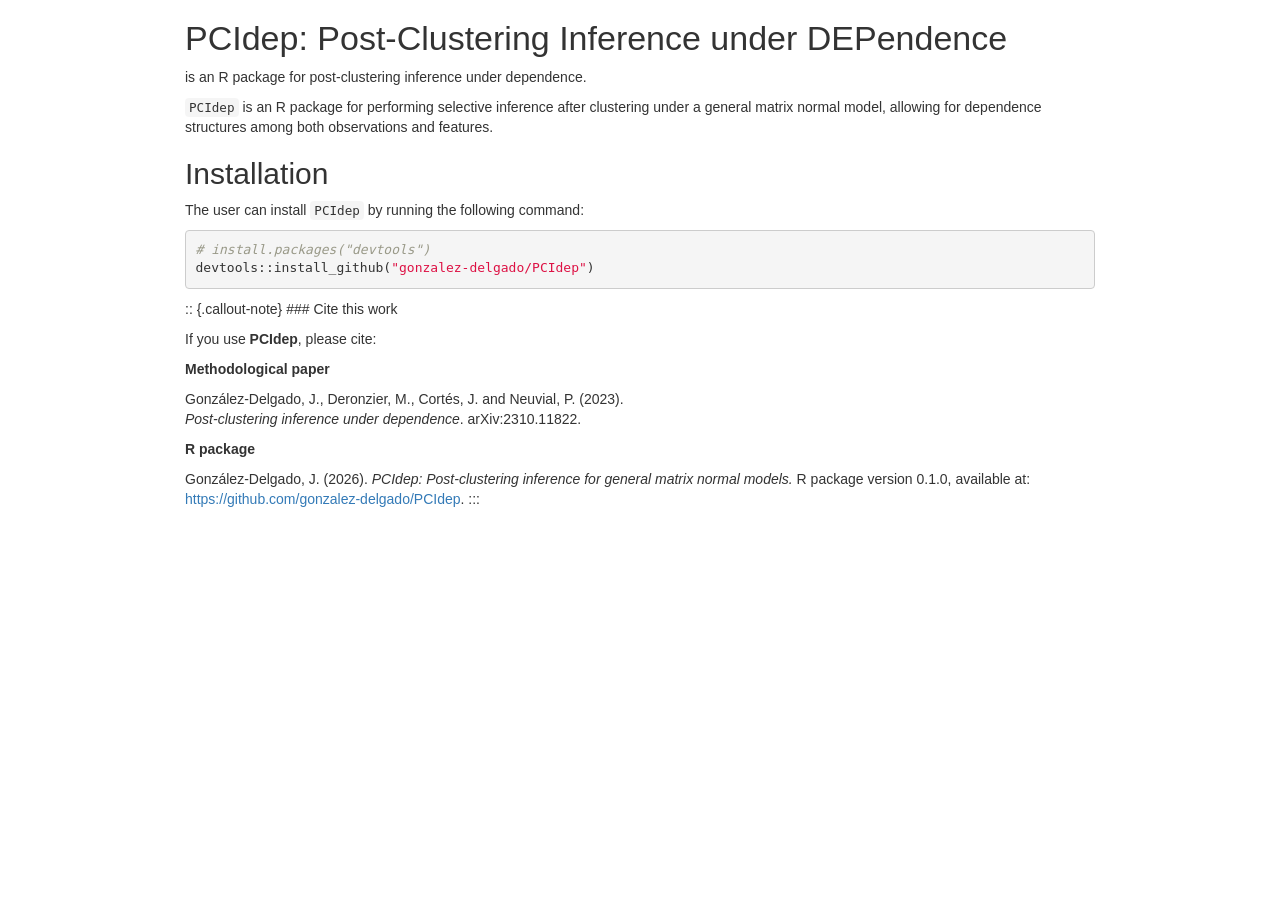
==== commit f39b372a: "Publish documentation website" ====
--- a/index.html
+++ b/index.html
@@ -1,206 +1,427 @@
 <!DOCTYPE html>
-<!-- Generated by pkgdown: do not edit by hand --><html lang="en">
+
+<html>
+
 <head>
-<meta http-equiv="Content-Type" content="text/html; charset=UTF-8">
-<meta charset="utf-8">
-<meta http-equiv="X-UA-Compatible" content="IE=edge">
-<meta name="viewport" content="width=device-width, initial-scale=1, shrink-to-fit=no">
-<title>PCIdep • PCIdep</title>
-<script src="deps/jquery-3.6.0/jquery-3.6.0.min.js"></script><meta name="viewport" content="width=device-width, initial-scale=1, shrink-to-fit=no">
-<link href="deps/bootstrap-5.3.1/bootstrap.min.css" rel="stylesheet">
-<script src="deps/bootstrap-5.3.1/bootstrap.bundle.min.js"></script><link href="deps/font-awesome-6.5.2/css/all.min.css" rel="stylesheet">
-<link href="deps/font-awesome-6.5.2/css/v4-shims.min.css" rel="stylesheet">
-<script src="deps/headroom-0.11.0/headroom.min.js"></script><script src="deps/headroom-0.11.0/jQuery.headroom.min.js"></script><script src="deps/bootstrap-toc-1.0.1/bootstrap-toc.min.js"></script><script src="deps/clipboard.js-2.0.11/clipboard.min.js"></script><script src="deps/search-1.0.0/autocomplete.jquery.min.js"></script><script src="deps/search-1.0.0/fuse.min.js"></script><script src="deps/search-1.0.0/mark.min.js"></script><!-- pkgdown --><script src="pkgdown.js"></script><meta property="og:title" content="PCIdep">
-<meta name="description" content="Post-clustering inference under dependence">
-<meta property="og:description" content="Post-clustering inference under dependence">
+
+<meta charset="utf-8" />
+<meta name="generator" content="pandoc" />
+<meta http-equiv="X-UA-Compatible" content="IE=EDGE" />
+
+
+
+
+<title>index</title>
+
+<script>// Pandoc 2.9 adds attributes on both header and div. We remove the former (to
+// be compatible with the behavior of Pandoc < 2.8).
+document.addEventListener('DOMContentLoaded', function(e) {
+  var hs = document.querySelectorAll("div.section[class*='level'] > :first-child");
+  var i, h, a;
+  for (i = 0; i < hs.length; i++) {
+    h = hs[i];
+    if (!/^h[1-6]$/i.test(h.tagName)) continue;  // it should be a header h1-h6
+    a = h.attributes;
+    while (a.length > 0) h.removeAttribute(a[0].name);
+  }
+});
+</script>
+<script>/*! jQuery v3.6.0 | (c) OpenJS Foundation and other contributors | jquery.org/license */
+!function(e,t){"use strict";"object"==typeof module&&"object"==typeof module.exports?module.exports=e.document?t(e,!0):function(e){if(!e.document)throw new Error("jQuery requires a window with a document");return t(e)}:t(e)}("undefined"!=typeof window?window:this,function(C,e){"use strict";var t=[],r=Object.getPrototypeOf,s=t.slice,g=t.flat?function(e){return t.flat.call(e)}:function(e){return t.concat.apply([],e)},u=t.push,i=t.indexOf,n={},o=n.toString,v=n.hasOwnProperty,a=v.toString,l=a.call(Object),y={},m=function(e){return"function"==typeof e&&"number"!=typeof e.nodeType&&"function"!=typeof e.item},x=function(e){return null!=e&&e===e.window},E=C.document,c={type:!0,src:!0,nonce:!0,noModule:!0};function b(e,t,n){var r,i,o=(n=n||E).createElement("script");if(o.text=e,t)for(r in c)(i=t[r]||t.getAttribute&&t.getAttribute(r))&&o.setAttribute(r,i);n.head.appendChild(o).parentNode.removeChild(o)}function w(e){return null==e?e+"":"object"==typeof e||"function"==typeof e?n[o.call(e)]||"object":typeof e}var f="3.6.0",S=function(e,t){return new S.fn.init(e,t)};function p(e){var t=!!e&&"length"in e&&e.length,n=w(e);return!m(e)&&!x(e)&&("array"===n||0===t||"number"==typeof t&&0<t&&t-1 in e)}S.fn=S.prototype={jquery:f,constructor:S,length:0,toArray:function(){return s.call(this)},get:function(e){return null==e?s.call(this):e<0?this[e+this.length]:this[e]},pushStack:function(e){var t=S.merge(this.constructor(),e);return t.prevObject=this,t},each:function(e){return S.each(this,e)},map:function(n){return this.pushStack(S.map(this,function(e,t){return n.call(e,t,e)}))},slice:function(){return this.pushStack(s.apply(this,arguments))},first:function(){return this.eq(0)},last:function(){return this.eq(-1)},even:function(){return this.pushStack(S.grep(this,function(e,t){return(t+1)%2}))},odd:function(){return this.pushStack(S.grep(this,function(e,t){return t%2}))},eq:function(e){var t=this.length,n=+e+(e<0?t:0);return this.pushStack(0<=n&&n<t?[this[n]]:[])},end:function(){return this.prevObject||this.constructor()},push:u,sort:t.sort,splice:t.splice},S.extend=S.fn.extend=function(){var e,t,n,r,i,o,a=arguments[0]||{},s=1,u=arguments.length,l=!1;for("boolean"==typeof a&&(l=a,a=arguments[s]||{},s++),"object"==typeof a||m(a)||(a={}),s===u&&(a=this,s--);s<u;s++)if(null!=(e=arguments[s]))for(t in e)r=e[t],"__proto__"!==t&&a!==r&&(l&&r&&(S.isPlainObject(r)||(i=Array.isArray(r)))?(n=a[t],o=i&&!Array.isArray(n)?[]:i||S.isPlainObject(n)?n:{},i=!1,a[t]=S.extend(l,o,r)):void 0!==r&&(a[t]=r));return a},S.extend({expando:"jQuery"+(f+Math.random()).replace(/\D/g,""),isReady:!0,error:function(e){throw new Error(e)},noop:function(){},isPlainObject:function(e){var t,n;return!(!e||"[object Object]"!==o.call(e))&&(!(t=r(e))||"function"==typeof(n=v.call(t,"constructor")&&t.constructor)&&a.call(n)===l)},isEmptyObject:function(e){var t;for(t in e)return!1;return!0},globalEval:function(e,t,n){b(e,{nonce:t&&t.nonce},n)},each:function(e,t){var n,r=0;if(p(e)){for(n=e.length;r<n;r++)if(!1===t.call(e[r],r,e[r]))break}else for(r in e)if(!1===t.call(e[r],r,e[r]))break;return e},makeArray:function(e,t){var n=t||[];return null!=e&&(p(Object(e))?S.merge(n,"string"==typeof e?[e]:e):u.call(n,e)),n},inArray:function(e,t,n){return null==t?-1:i.call(t,e,n)},merge:function(e,t){for(var n=+t.length,r=0,i=e.length;r<n;r++)e[i++]=t[r];return e.length=i,e},grep:function(e,t,n){for(var r=[],i=0,o=e.length,a=!n;i<o;i++)!t(e[i],i)!==a&&r.push(e[i]);return r},map:function(e,t,n){var r,i,o=0,a=[];if(p(e))for(r=e.length;o<r;o++)null!=(i=t(e[o],o,n))&&a.push(i);else for(o in e)null!=(i=t(e[o],o,n))&&a.push(i);return g(a)},guid:1,support:y}),"function"==typeof Symbol&&(S.fn[Symbol.iterator]=t[Symbol.iterator]),S.each("Boolean Number String Function Array Date RegExp Object Error Symbol".split(" "),function(e,t){n["[object "+t+"]"]=t.toLowerCase()});var d=function(n){var e,d,b,o,i,h,f,g,w,u,l,T,C,a,E,v,s,c,y,S="sizzle"+1*new Date,p=n.document,k=0,r=0,m=ue(),x=ue(),A=ue(),N=ue(),j=function(e,t){return e===t&&(l=!0),0},D={}.hasOwnProperty,t=[],q=t.pop,L=t.push,H=t.push,O=t.slice,P=function(e,t){for(var n=0,r=e.length;n<r;n++)if(e[n]===t)return n;return-1},R="checked|selected|async|autofocus|autoplay|controls|defer|disabled|hidden|ismap|loop|multiple|open|readonly|required|scoped",M="[\\x20\\t\\r\\n\\f]",I="(?:\\\\[\\da-fA-F]{1,6}"+M+"?|\\\\[^\\r\\n\\f]|[\\w-]|[^\0-\\x7f])+",W="\\["+M+"*("+I+")(?:"+M+"*([*^$|!~]?=)"+M+"*(?:'((?:\\\\.|[^\\\\'])*)'|\"((?:\\\\.|[^\\\\\"])*)\"|("+I+"))|)"+M+"*\\]",F=":("+I+")(?:\\((('((?:\\\\.|[^\\\\'])*)'|\"((?:\\\\.|[^\\\\\"])*)\")|((?:\\\\.|[^\\\\()[\\]]|"+W+")*)|.*)\\)|)",B=new RegExp(M+"+","g"),$=new RegExp("^"+M+"+|((?:^|[^\\\\])(?:\\\\.)*)"+M+"+$","g"),_=new RegExp("^"+M+"*,"+M+"*"),z=new RegExp("^"+M+"*([>+~]|"+M+")"+M+"*"),U=new RegExp(M+"|>"),X=new RegExp(F),V=new RegExp("^"+I+"$"),G={ID:new RegExp("^#("+I+")"),CLASS:new RegExp("^\\.("+I+")"),TAG:new RegExp("^("+I+"|[*])"),ATTR:new RegExp("^"+W),PSEUDO:new RegExp("^"+F),CHILD:new RegExp("^:(only|first|last|nth|nth-last)-(child|of-type)(?:\\("+M+"*(even|odd|(([+-]|)(\\d*)n|)"+M+"*(?:([+-]|)"+M+"*(\\d+)|))"+M+"*\\)|)","i"),bool:new RegExp("^(?:"+R+")$","i"),needsContext:new RegExp("^"+M+"*[>+~]|:(even|odd|eq|gt|lt|nth|first|last)(?:\\("+M+"*((?:-\\d)?\\d*)"+M+"*\\)|)(?=[^-]|$)","i")},Y=/HTML$/i,Q=/^(?:input|select|textarea|button)$/i,J=/^h\d$/i,K=/^[^{]+\{\s*\[native \w/,Z=/^(?:#([\w-]+)|(\w+)|\.([\w-]+))$/,ee=/[+~]/,te=new RegExp("\\\\[\\da-fA-F]{1,6}"+M+"?|\\\\([^\\r\\n\\f])","g"),ne=function(e,t){var n="0x"+e.slice(1)-65536;return t||(n<0?String.fromCharCode(n+65536):String.fromCharCode(n>>10|55296,1023&n|56320))},re=/([\0-\x1f\x7f]|^-?\d)|^-$|[^\0-\x1f\x7f-\uFFFF\w-]/g,ie=function(e,t){return t?"\0"===e?"\ufffd":e.slice(0,-1)+"\\"+e.charCodeAt(e.length-1).toString(16)+" ":"\\"+e},oe=function(){T()},ae=be(function(e){return!0===e.disabled&&"fieldset"===e.nodeName.toLowerCase()},{dir:"parentNode",next:"legend"});try{H.apply(t=O.call(p.childNodes),p.childNodes),t[p.childNodes.length].nodeType}catch(e){H={apply:t.length?function(e,t){L.apply(e,O.call(t))}:function(e,t){var n=e.length,r=0;while(e[n++]=t[r++]);e.length=n-1}}}function se(t,e,n,r){var i,o,a,s,u,l,c,f=e&&e.ownerDocument,p=e?e.nodeType:9;if(n=n||[],"string"!=typeof t||!t||1!==p&&9!==p&&11!==p)return n;if(!r&&(T(e),e=e||C,E)){if(11!==p&&(u=Z.exec(t)))if(i=u[1]){if(9===p){if(!(a=e.getElementById(i)))return n;if(a.id===i)return n.push(a),n}else if(f&&(a=f.getElementById(i))&&y(e,a)&&a.id===i)return n.push(a),n}else{if(u[2])return H.apply(n,e.getElementsByTagName(t)),n;if((i=u[3])&&d.getElementsByClassName&&e.getElementsByClassName)return H.apply(n,e.getElementsByClassName(i)),n}if(d.qsa&&!N[t+" "]&&(!v||!v.test(t))&&(1!==p||"object"!==e.nodeName.toLowerCase())){if(c=t,f=e,1===p&&(U.test(t)||z.test(t))){(f=ee.test(t)&&ye(e.parentNode)||e)===e&&d.scope||((s=e.getAttribute("id"))?s=s.replace(re,ie):e.setAttribute("id",s=S)),o=(l=h(t)).length;while(o--)l[o]=(s?"#"+s:":scope")+" "+xe(l[o]);c=l.join(",")}try{return H.apply(n,f.querySelectorAll(c)),n}catch(e){N(t,!0)}finally{s===S&&e.removeAttribute("id")}}}return g(t.replace($,"$1"),e,n,r)}function ue(){var r=[];return function e(t,n){return r.push(t+" ")>b.cacheLength&&delete e[r.shift()],e[t+" "]=n}}function le(e){return e[S]=!0,e}function ce(e){var t=C.createElement("fieldset");try{return!!e(t)}catch(e){return!1}finally{t.parentNode&&t.parentNode.removeChild(t),t=null}}function fe(e,t){var n=e.split("|"),r=n.length;while(r--)b.attrHandle[n[r]]=t}function pe(e,t){var n=t&&e,r=n&&1===e.nodeType&&1===t.nodeType&&e.sourceIndex-t.sourceIndex;if(r)return r;if(n)while(n=n.nextSibling)if(n===t)return-1;return e?1:-1}function de(t){return function(e){return"input"===e.nodeName.toLowerCase()&&e.type===t}}function he(n){return function(e){var t=e.nodeName.toLowerCase();return("input"===t||"button"===t)&&e.type===n}}function ge(t){return function(e){return"form"in e?e.parentNode&&!1===e.disabled?"label"in e?"label"in e.parentNode?e.parentNode.disabled===t:e.disabled===t:e.isDisabled===t||e.isDisabled!==!t&&ae(e)===t:e.disabled===t:"label"in e&&e.disabled===t}}function ve(a){return le(function(o){return o=+o,le(function(e,t){var n,r=a([],e.length,o),i=r.length;while(i--)e[n=r[i]]&&(e[n]=!(t[n]=e[n]))})})}function ye(e){return e&&"undefined"!=typeof e.getElementsByTagName&&e}for(e in d=se.support={},i=se.isXML=function(e){var t=e&&e.namespaceURI,n=e&&(e.ownerDocument||e).documentElement;return!Y.test(t||n&&n.nodeName||"HTML")},T=se.setDocument=function(e){var t,n,r=e?e.ownerDocument||e:p;return r!=C&&9===r.nodeType&&r.documentElement&&(a=(C=r).documentElement,E=!i(C),p!=C&&(n=C.defaultView)&&n.top!==n&&(n.addEventListener?n.addEventListener("unload",oe,!1):n.attachEvent&&n.attachEvent("onunload",oe)),d.scope=ce(function(e){return a.appendChild(e).appendChild(C.createElement("div")),"undefined"!=typeof e.querySelectorAll&&!e.querySelectorAll(":scope fieldset div").length}),d.attributes=ce(function(e){return e.className="i",!e.getAttribute("className")}),d.getElementsByTagName=ce(function(e){return e.appendChild(C.createComment("")),!e.getElementsByTagName("*").length}),d.getElementsByClassName=K.test(C.getElementsByClassName),d.getById=ce(function(e){return a.appendChild(e).id=S,!C.getElementsByName||!C.getElementsByName(S).length}),d.getById?(b.filter.ID=function(e){var t=e.replace(te,ne);return function(e){return e.getAttribute("id")===t}},b.find.ID=function(e,t){if("undefined"!=typeof t.getElementById&&E){var n=t.getElementById(e);return n?[n]:[]}}):(b.filter.ID=function(e){var n=e.replace(te,ne);return function(e){var t="undefined"!=typeof e.getAttributeNode&&e.getAttributeNode("id");return t&&t.value===n}},b.find.ID=function(e,t){if("undefined"!=typeof t.getElementById&&E){var n,r,i,o=t.getElementById(e);if(o){if((n=o.getAttributeNode("id"))&&n.value===e)return[o];i=t.getElementsByName(e),r=0;while(o=i[r++])if((n=o.getAttributeNode("id"))&&n.value===e)return[o]}return[]}}),b.find.TAG=d.getElementsByTagName?function(e,t){return"undefined"!=typeof t.getElementsByTagName?t.getElementsByTagName(e):d.qsa?t.querySelectorAll(e):void 0}:function(e,t){var n,r=[],i=0,o=t.getElementsByTagName(e);if("*"===e){while(n=o[i++])1===n.nodeType&&r.push(n);return r}return o},b.find.CLASS=d.getElementsByClassName&&function(e,t){if("undefined"!=typeof t.getElementsByClassName&&E)return t.getElementsByClassName(e)},s=[],v=[],(d.qsa=K.test(C.querySelectorAll))&&(ce(function(e){var t;a.appendChild(e).innerHTML="<a id='"+S+"'></a><select id='"+S+"-\r\\' msallowcapture=''><option selected=''></option></select>",e.querySelectorAll("[msallowcapture^='']").length&&v.push("[*^$]="+M+"*(?:''|\"\")"),e.querySelectorAll("[selected]").length||v.push("\\["+M+"*(?:value|"+R+")"),e.querySelectorAll("[id~="+S+"-]").length||v.push("~="),(t=C.createElement("input")).setAttribute("name",""),e.appendChild(t),e.querySelectorAll("[name='']").length||v.push("\\["+M+"*name"+M+"*="+M+"*(?:''|\"\")"),e.querySelectorAll(":checked").length||v.push(":checked"),e.querySelectorAll("a#"+S+"+*").length||v.push(".#.+[+~]"),e.querySelectorAll("\\\f"),v.push("[\\r\\n\\f]")}),ce(function(e){e.innerHTML="<a href='' disabled='disabled'></a><select disabled='disabled'><option/></select>";var t=C.createElement("input");t.setAttribute("type","hidden"),e.appendChild(t).setAttribute("name","D"),e.querySelectorAll("[name=d]").length&&v.push("name"+M+"*[*^$|!~]?="),2!==e.querySelectorAll(":enabled").length&&v.push(":enabled",":disabled"),a.appendChild(e).disabled=!0,2!==e.querySelectorAll(":disabled").length&&v.push(":enabled",":disabled"),e.querySelectorAll("*,:x"),v.push(",.*:")})),(d.matchesSelector=K.test(c=a.matches||a.webkitMatchesSelector||a.mozMatchesSelector||a.oMatchesSelector||a.msMatchesSelector))&&ce(function(e){d.disconnectedMatch=c.call(e,"*"),c.call(e,"[s!='']:x"),s.push("!=",F)}),v=v.length&&new RegExp(v.join("|")),s=s.length&&new RegExp(s.join("|")),t=K.test(a.compareDocumentPosition),y=t||K.test(a.contains)?function(e,t){var n=9===e.nodeType?e.documentElement:e,r=t&&t.parentNode;return e===r||!(!r||1!==r.nodeType||!(n.contains?n.contains(r):e.compareDocumentPosition&&16&e.compareDocumentPosition(r)))}:function(e,t){if(t)while(t=t.parentNode)if(t===e)return!0;return!1},j=t?function(e,t){if(e===t)return l=!0,0;var n=!e.compareDocumentPosition-!t.compareDocumentPosition;return n||(1&(n=(e.ownerDocument||e)==(t.ownerDocument||t)?e.compareDocumentPosition(t):1)||!d.sortDetached&&t.compareDocumentPosition(e)===n?e==C||e.ownerDocument==p&&y(p,e)?-1:t==C||t.ownerDocument==p&&y(p,t)?1:u?P(u,e)-P(u,t):0:4&n?-1:1)}:function(e,t){if(e===t)return l=!0,0;var n,r=0,i=e.parentNode,o=t.parentNode,a=[e],s=[t];if(!i||!o)return e==C?-1:t==C?1:i?-1:o?1:u?P(u,e)-P(u,t):0;if(i===o)return pe(e,t);n=e;while(n=n.parentNode)a.unshift(n);n=t;while(n=n.parentNode)s.unshift(n);while(a[r]===s[r])r++;return r?pe(a[r],s[r]):a[r]==p?-1:s[r]==p?1:0}),C},se.matches=function(e,t){return se(e,null,null,t)},se.matchesSelector=function(e,t){if(T(e),d.matchesSelector&&E&&!N[t+" "]&&(!s||!s.test(t))&&(!v||!v.test(t)))try{var n=c.call(e,t);if(n||d.disconnectedMatch||e.document&&11!==e.document.nodeType)return n}catch(e){N(t,!0)}return 0<se(t,C,null,[e]).length},se.contains=function(e,t){return(e.ownerDocument||e)!=C&&T(e),y(e,t)},se.attr=function(e,t){(e.ownerDocument||e)!=C&&T(e);var n=b.attrHandle[t.toLowerCase()],r=n&&D.call(b.attrHandle,t.toLowerCase())?n(e,t,!E):void 0;return void 0!==r?r:d.attributes||!E?e.getAttribute(t):(r=e.getAttributeNode(t))&&r.specified?r.value:null},se.escape=function(e){return(e+"").replace(re,ie)},se.error=function(e){throw new Error("Syntax error, unrecognized expression: "+e)},se.uniqueSort=function(e){var t,n=[],r=0,i=0;if(l=!d.detectDuplicates,u=!d.sortStable&&e.slice(0),e.sort(j),l){while(t=e[i++])t===e[i]&&(r=n.push(i));while(r--)e.splice(n[r],1)}return u=null,e},o=se.getText=function(e){var t,n="",r=0,i=e.nodeType;if(i){if(1===i||9===i||11===i){if("string"==typeof e.textContent)return e.textContent;for(e=e.firstChild;e;e=e.nextSibling)n+=o(e)}else if(3===i||4===i)return e.nodeValue}else while(t=e[r++])n+=o(t);return n},(b=se.selectors={cacheLength:50,createPseudo:le,match:G,attrHandle:{},find:{},relative:{">":{dir:"parentNode",first:!0}," ":{dir:"parentNode"},"+":{dir:"previousSibling",first:!0},"~":{dir:"previousSibling"}},preFilter:{ATTR:function(e){return e[1]=e[1].replace(te,ne),e[3]=(e[3]||e[4]||e[5]||"").replace(te,ne),"~="===e[2]&&(e[3]=" "+e[3]+" "),e.slice(0,4)},CHILD:function(e){return e[1]=e[1].toLowerCase(),"nth"===e[1].slice(0,3)?(e[3]||se.error(e[0]),e[4]=+(e[4]?e[5]+(e[6]||1):2*("even"===e[3]||"odd"===e[3])),e[5]=+(e[7]+e[8]||"odd"===e[3])):e[3]&&se.error(e[0]),e},PSEUDO:function(e){var t,n=!e[6]&&e[2];return G.CHILD.test(e[0])?null:(e[3]?e[2]=e[4]||e[5]||"":n&&X.test(n)&&(t=h(n,!0))&&(t=n.indexOf(")",n.length-t)-n.length)&&(e[0]=e[0].slice(0,t),e[2]=n.slice(0,t)),e.slice(0,3))}},filter:{TAG:function(e){var t=e.replace(te,ne).toLowerCase();return"*"===e?function(){return!0}:function(e){return e.nodeName&&e.nodeName.toLowerCase()===t}},CLASS:function(e){var t=m[e+" "];return t||(t=new RegExp("(^|"+M+")"+e+"("+M+"|$)"))&&m(e,function(e){return t.test("string"==typeof e.className&&e.className||"undefined"!=typeof e.getAttribute&&e.getAttribute("class")||"")})},ATTR:function(n,r,i){return function(e){var t=se.attr(e,n);return null==t?"!="===r:!r||(t+="","="===r?t===i:"!="===r?t!==i:"^="===r?i&&0===t.indexOf(i):"*="===r?i&&-1<t.indexOf(i):"$="===r?i&&t.slice(-i.length)===i:"~="===r?-1<(" "+t.replace(B," ")+" ").indexOf(i):"|="===r&&(t===i||t.slice(0,i.length+1)===i+"-"))}},CHILD:function(h,e,t,g,v){var y="nth"!==h.slice(0,3),m="last"!==h.slice(-4),x="of-type"===e;return 1===g&&0===v?function(e){return!!e.parentNode}:function(e,t,n){var r,i,o,a,s,u,l=y!==m?"nextSibling":"previousSibling",c=e.parentNode,f=x&&e.nodeName.toLowerCase(),p=!n&&!x,d=!1;if(c){if(y){while(l){a=e;while(a=a[l])if(x?a.nodeName.toLowerCase()===f:1===a.nodeType)return!1;u=l="only"===h&&!u&&"nextSibling"}return!0}if(u=[m?c.firstChild:c.lastChild],m&&p){d=(s=(r=(i=(o=(a=c)[S]||(a[S]={}))[a.uniqueID]||(o[a.uniqueID]={}))[h]||[])[0]===k&&r[1])&&r[2],a=s&&c.childNodes[s];while(a=++s&&a&&a[l]||(d=s=0)||u.pop())if(1===a.nodeType&&++d&&a===e){i[h]=[k,s,d];break}}else if(p&&(d=s=(r=(i=(o=(a=e)[S]||(a[S]={}))[a.uniqueID]||(o[a.uniqueID]={}))[h]||[])[0]===k&&r[1]),!1===d)while(a=++s&&a&&a[l]||(d=s=0)||u.pop())if((x?a.nodeName.toLowerCase()===f:1===a.nodeType)&&++d&&(p&&((i=(o=a[S]||(a[S]={}))[a.uniqueID]||(o[a.uniqueID]={}))[h]=[k,d]),a===e))break;return(d-=v)===g||d%g==0&&0<=d/g}}},PSEUDO:function(e,o){var t,a=b.pseudos[e]||b.setFilters[e.toLowerCase()]||se.error("unsupported pseudo: "+e);return a[S]?a(o):1<a.length?(t=[e,e,"",o],b.setFilters.hasOwnProperty(e.toLowerCase())?le(function(e,t){var n,r=a(e,o),i=r.length;while(i--)e[n=P(e,r[i])]=!(t[n]=r[i])}):function(e){return a(e,0,t)}):a}},pseudos:{not:le(function(e){var r=[],i=[],s=f(e.replace($,"$1"));return s[S]?le(function(e,t,n,r){var i,o=s(e,null,r,[]),a=e.length;while(a--)(i=o[a])&&(e[a]=!(t[a]=i))}):function(e,t,n){return r[0]=e,s(r,null,n,i),r[0]=null,!i.pop()}}),has:le(function(t){return function(e){return 0<se(t,e).length}}),contains:le(function(t){return t=t.replace(te,ne),function(e){return-1<(e.textContent||o(e)).indexOf(t)}}),lang:le(function(n){return V.test(n||"")||se.error("unsupported lang: "+n),n=n.replace(te,ne).toLowerCase(),function(e){var t;do{if(t=E?e.lang:e.getAttribute("xml:lang")||e.getAttribute("lang"))return(t=t.toLowerCase())===n||0===t.indexOf(n+"-")}while((e=e.parentNode)&&1===e.nodeType);return!1}}),target:function(e){var t=n.location&&n.location.hash;return t&&t.slice(1)===e.id},root:function(e){return e===a},focus:function(e){return e===C.activeElement&&(!C.hasFocus||C.hasFocus())&&!!(e.type||e.href||~e.tabIndex)},enabled:ge(!1),disabled:ge(!0),checked:function(e){var t=e.nodeName.toLowerCase();return"input"===t&&!!e.checked||"option"===t&&!!e.selected},selected:function(e){return e.parentNode&&e.parentNode.selectedIndex,!0===e.selected},empty:function(e){for(e=e.firstChild;e;e=e.nextSibling)if(e.nodeType<6)return!1;return!0},parent:function(e){return!b.pseudos.empty(e)},header:function(e){return J.test(e.nodeName)},input:function(e){return Q.test(e.nodeName)},button:function(e){var t=e.nodeName.toLowerCase();return"input"===t&&"button"===e.type||"button"===t},text:function(e){var t;return"input"===e.nodeName.toLowerCase()&&"text"===e.type&&(null==(t=e.getAttribute("type"))||"text"===t.toLowerCase())},first:ve(function(){return[0]}),last:ve(function(e,t){return[t-1]}),eq:ve(function(e,t,n){return[n<0?n+t:n]}),even:ve(function(e,t){for(var n=0;n<t;n+=2)e.push(n);return e}),odd:ve(function(e,t){for(var n=1;n<t;n+=2)e.push(n);return e}),lt:ve(function(e,t,n){for(var r=n<0?n+t:t<n?t:n;0<=--r;)e.push(r);return e}),gt:ve(function(e,t,n){for(var r=n<0?n+t:n;++r<t;)e.push(r);return e})}}).pseudos.nth=b.pseudos.eq,{radio:!0,checkbox:!0,file:!0,password:!0,image:!0})b.pseudos[e]=de(e);for(e in{submit:!0,reset:!0})b.pseudos[e]=he(e);function me(){}function xe(e){for(var t=0,n=e.length,r="";t<n;t++)r+=e[t].value;return r}function be(s,e,t){var u=e.dir,l=e.next,c=l||u,f=t&&"parentNode"===c,p=r++;return e.first?function(e,t,n){while(e=e[u])if(1===e.nodeType||f)return s(e,t,n);return!1}:function(e,t,n){var r,i,o,a=[k,p];if(n){while(e=e[u])if((1===e.nodeType||f)&&s(e,t,n))return!0}else while(e=e[u])if(1===e.nodeType||f)if(i=(o=e[S]||(e[S]={}))[e.uniqueID]||(o[e.uniqueID]={}),l&&l===e.nodeName.toLowerCase())e=e[u]||e;else{if((r=i[c])&&r[0]===k&&r[1]===p)return a[2]=r[2];if((i[c]=a)[2]=s(e,t,n))return!0}return!1}}function we(i){return 1<i.length?function(e,t,n){var r=i.length;while(r--)if(!i[r](e,t,n))return!1;return!0}:i[0]}function Te(e,t,n,r,i){for(var o,a=[],s=0,u=e.length,l=null!=t;s<u;s++)(o=e[s])&&(n&&!n(o,r,i)||(a.push(o),l&&t.push(s)));return a}function Ce(d,h,g,v,y,e){return v&&!v[S]&&(v=Ce(v)),y&&!y[S]&&(y=Ce(y,e)),le(function(e,t,n,r){var i,o,a,s=[],u=[],l=t.length,c=e||function(e,t,n){for(var r=0,i=t.length;r<i;r++)se(e,t[r],n);return n}(h||"*",n.nodeType?[n]:n,[]),f=!d||!e&&h?c:Te(c,s,d,n,r),p=g?y||(e?d:l||v)?[]:t:f;if(g&&g(f,p,n,r),v){i=Te(p,u),v(i,[],n,r),o=i.length;while(o--)(a=i[o])&&(p[u[o]]=!(f[u[o]]=a))}if(e){if(y||d){if(y){i=[],o=p.length;while(o--)(a=p[o])&&i.push(f[o]=a);y(null,p=[],i,r)}o=p.length;while(o--)(a=p[o])&&-1<(i=y?P(e,a):s[o])&&(e[i]=!(t[i]=a))}}else p=Te(p===t?p.splice(l,p.length):p),y?y(null,t,p,r):H.apply(t,p)})}function Ee(e){for(var i,t,n,r=e.length,o=b.relative[e[0].type],a=o||b.relative[" "],s=o?1:0,u=be(function(e){return e===i},a,!0),l=be(function(e){return-1<P(i,e)},a,!0),c=[function(e,t,n){var r=!o&&(n||t!==w)||((i=t).nodeType?u(e,t,n):l(e,t,n));return i=null,r}];s<r;s++)if(t=b.relative[e[s].type])c=[be(we(c),t)];else{if((t=b.filter[e[s].type].apply(null,e[s].matches))[S]){for(n=++s;n<r;n++)if(b.relative[e[n].type])break;return Ce(1<s&&we(c),1<s&&xe(e.slice(0,s-1).concat({value:" "===e[s-2].type?"*":""})).replace($,"$1"),t,s<n&&Ee(e.slice(s,n)),n<r&&Ee(e=e.slice(n)),n<r&&xe(e))}c.push(t)}return we(c)}return me.prototype=b.filters=b.pseudos,b.setFilters=new me,h=se.tokenize=function(e,t){var n,r,i,o,a,s,u,l=x[e+" "];if(l)return t?0:l.slice(0);a=e,s=[],u=b.preFilter;while(a){for(o in n&&!(r=_.exec(a))||(r&&(a=a.slice(r[0].length)||a),s.push(i=[])),n=!1,(r=z.exec(a))&&(n=r.shift(),i.push({value:n,type:r[0].replace($," ")}),a=a.slice(n.length)),b.filter)!(r=G[o].exec(a))||u[o]&&!(r=u[o](r))||(n=r.shift(),i.push({value:n,type:o,matches:r}),a=a.slice(n.length));if(!n)break}return t?a.length:a?se.error(e):x(e,s).slice(0)},f=se.compile=function(e,t){var n,v,y,m,x,r,i=[],o=[],a=A[e+" "];if(!a){t||(t=h(e)),n=t.length;while(n--)(a=Ee(t[n]))[S]?i.push(a):o.push(a);(a=A(e,(v=o,m=0<(y=i).length,x=0<v.length,r=function(e,t,n,r,i){var o,a,s,u=0,l="0",c=e&&[],f=[],p=w,d=e||x&&b.find.TAG("*",i),h=k+=null==p?1:Math.random()||.1,g=d.length;for(i&&(w=t==C||t||i);l!==g&&null!=(o=d[l]);l++){if(x&&o){a=0,t||o.ownerDocument==C||(T(o),n=!E);while(s=v[a++])if(s(o,t||C,n)){r.push(o);break}i&&(k=h)}m&&((o=!s&&o)&&u--,e&&c.push(o))}if(u+=l,m&&l!==u){a=0;while(s=y[a++])s(c,f,t,n);if(e){if(0<u)while(l--)c[l]||f[l]||(f[l]=q.call(r));f=Te(f)}H.apply(r,f),i&&!e&&0<f.length&&1<u+y.length&&se.uniqueSort(r)}return i&&(k=h,w=p),c},m?le(r):r))).selector=e}return a},g=se.select=function(e,t,n,r){var i,o,a,s,u,l="function"==typeof e&&e,c=!r&&h(e=l.selector||e);if(n=n||[],1===c.length){if(2<(o=c[0]=c[0].slice(0)).length&&"ID"===(a=o[0]).type&&9===t.nodeType&&E&&b.relative[o[1].type]){if(!(t=(b.find.ID(a.matches[0].replace(te,ne),t)||[])[0]))return n;l&&(t=t.parentNode),e=e.slice(o.shift().value.length)}i=G.needsContext.test(e)?0:o.length;while(i--){if(a=o[i],b.relative[s=a.type])break;if((u=b.find[s])&&(r=u(a.matches[0].replace(te,ne),ee.test(o[0].type)&&ye(t.parentNode)||t))){if(o.splice(i,1),!(e=r.length&&xe(o)))return H.apply(n,r),n;break}}}return(l||f(e,c))(r,t,!E,n,!t||ee.test(e)&&ye(t.parentNode)||t),n},d.sortStable=S.split("").sort(j).join("")===S,d.detectDuplicates=!!l,T(),d.sortDetached=ce(function(e){return 1&e.compareDocumentPosition(C.createElement("fieldset"))}),ce(function(e){return e.innerHTML="<a href='#'></a>","#"===e.firstChild.getAttribute("href")})||fe("type|href|height|width",function(e,t,n){if(!n)return e.getAttribute(t,"type"===t.toLowerCase()?1:2)}),d.attributes&&ce(function(e){return e.innerHTML="<input/>",e.firstChild.setAttribute("value",""),""===e.firstChild.getAttribute("value")})||fe("value",function(e,t,n){if(!n&&"input"===e.nodeName.toLowerCase())return e.defaultValue}),ce(function(e){return null==e.getAttribute("disabled")})||fe(R,function(e,t,n){var r;if(!n)return!0===e[t]?t.toLowerCase():(r=e.getAttributeNode(t))&&r.specified?r.value:null}),se}(C);S.find=d,S.expr=d.selectors,S.expr[":"]=S.expr.pseudos,S.uniqueSort=S.unique=d.uniqueSort,S.text=d.getText,S.isXMLDoc=d.isXML,S.contains=d.contains,S.escapeSelector=d.escape;var h=function(e,t,n){var r=[],i=void 0!==n;while((e=e[t])&&9!==e.nodeType)if(1===e.nodeType){if(i&&S(e).is(n))break;r.push(e)}return r},T=function(e,t){for(var n=[];e;e=e.nextSibling)1===e.nodeType&&e!==t&&n.push(e);return n},k=S.expr.match.needsContext;function A(e,t){return e.nodeName&&e.nodeName.toLowerCase()===t.toLowerCase()}var N=/^<([a-z][^\/\0>:\x20\t\r\n\f]*)[\x20\t\r\n\f]*\/?>(?:<\/\1>|)$/i;function j(e,n,r){return m(n)?S.grep(e,function(e,t){return!!n.call(e,t,e)!==r}):n.nodeType?S.grep(e,function(e){return e===n!==r}):"string"!=typeof n?S.grep(e,function(e){return-1<i.call(n,e)!==r}):S.filter(n,e,r)}S.filter=function(e,t,n){var r=t[0];return n&&(e=":not("+e+")"),1===t.length&&1===r.nodeType?S.find.matchesSelector(r,e)?[r]:[]:S.find.matches(e,S.grep(t,function(e){return 1===e.nodeType}))},S.fn.extend({find:function(e){var t,n,r=this.length,i=this;if("string"!=typeof e)return this.pushStack(S(e).filter(function(){for(t=0;t<r;t++)if(S.contains(i[t],this))return!0}));for(n=this.pushStack([]),t=0;t<r;t++)S.find(e,i[t],n);return 1<r?S.uniqueSort(n):n},filter:function(e){return this.pushStack(j(this,e||[],!1))},not:function(e){return this.pushStack(j(this,e||[],!0))},is:function(e){return!!j(this,"string"==typeof e&&k.test(e)?S(e):e||[],!1).length}});var D,q=/^(?:\s*(<[\w\W]+>)[^>]*|#([\w-]+))$/;(S.fn.init=function(e,t,n){var r,i;if(!e)return this;if(n=n||D,"string"==typeof e){if(!(r="<"===e[0]&&">"===e[e.length-1]&&3<=e.length?[null,e,null]:q.exec(e))||!r[1]&&t)return!t||t.jquery?(t||n).find(e):this.constructor(t).find(e);if(r[1]){if(t=t instanceof S?t[0]:t,S.merge(this,S.parseHTML(r[1],t&&t.nodeType?t.ownerDocument||t:E,!0)),N.test(r[1])&&S.isPlainObject(t))for(r in t)m(this[r])?this[r](t[r]):this.attr(r,t[r]);return this}return(i=E.getElementById(r[2]))&&(this[0]=i,this.length=1),this}return e.nodeType?(this[0]=e,this.length=1,this):m(e)?void 0!==n.ready?n.ready(e):e(S):S.makeArray(e,this)}).prototype=S.fn,D=S(E);var L=/^(?:parents|prev(?:Until|All))/,H={children:!0,contents:!0,next:!0,prev:!0};function O(e,t){while((e=e[t])&&1!==e.nodeType);return e}S.fn.extend({has:function(e){var t=S(e,this),n=t.length;return this.filter(function(){for(var e=0;e<n;e++)if(S.contains(this,t[e]))return!0})},closest:function(e,t){var n,r=0,i=this.length,o=[],a="string"!=typeof e&&S(e);if(!k.test(e))for(;r<i;r++)for(n=this[r];n&&n!==t;n=n.parentNode)if(n.nodeType<11&&(a?-1<a.index(n):1===n.nodeType&&S.find.matchesSelector(n,e))){o.push(n);break}return this.pushStack(1<o.length?S.uniqueSort(o):o)},index:function(e){return e?"string"==typeof e?i.call(S(e),this[0]):i.call(this,e.jquery?e[0]:e):this[0]&&this[0].parentNode?this.first().prevAll().length:-1},add:function(e,t){return this.pushStack(S.uniqueSort(S.merge(this.get(),S(e,t))))},addBack:function(e){return this.add(null==e?this.prevObject:this.prevObject.filter(e))}}),S.each({parent:function(e){var t=e.parentNode;return t&&11!==t.nodeType?t:null},parents:function(e){return h(e,"parentNode")},parentsUntil:function(e,t,n){return h(e,"parentNode",n)},next:function(e){return O(e,"nextSibling")},prev:function(e){return O(e,"previousSibling")},nextAll:function(e){return h(e,"nextSibling")},prevAll:function(e){return h(e,"previousSibling")},nextUntil:function(e,t,n){return h(e,"nextSibling",n)},prevUntil:function(e,t,n){return h(e,"previousSibling",n)},siblings:function(e){return T((e.parentNode||{}).firstChild,e)},children:function(e){return T(e.firstChild)},contents:function(e){return null!=e.contentDocument&&r(e.contentDocument)?e.contentDocument:(A(e,"template")&&(e=e.content||e),S.merge([],e.childNodes))}},function(r,i){S.fn[r]=function(e,t){var n=S.map(this,i,e);return"Until"!==r.slice(-5)&&(t=e),t&&"string"==typeof t&&(n=S.filter(t,n)),1<this.length&&(H[r]||S.uniqueSort(n),L.test(r)&&n.reverse()),this.pushStack(n)}});var P=/[^\x20\t\r\n\f]+/g;function R(e){return e}function M(e){throw e}function I(e,t,n,r){var i;try{e&&m(i=e.promise)?i.call(e).done(t).fail(n):e&&m(i=e.then)?i.call(e,t,n):t.apply(void 0,[e].slice(r))}catch(e){n.apply(void 0,[e])}}S.Callbacks=function(r){var e,n;r="string"==typeof r?(e=r,n={},S.each(e.match(P)||[],function(e,t){n[t]=!0}),n):S.extend({},r);var i,t,o,a,s=[],u=[],l=-1,c=function(){for(a=a||r.once,o=i=!0;u.length;l=-1){t=u.shift();while(++l<s.length)!1===s[l].apply(t[0],t[1])&&r.stopOnFalse&&(l=s.length,t=!1)}r.memory||(t=!1),i=!1,a&&(s=t?[]:"")},f={add:function(){return s&&(t&&!i&&(l=s.length-1,u.push(t)),function n(e){S.each(e,function(e,t){m(t)?r.unique&&f.has(t)||s.push(t):t&&t.length&&"string"!==w(t)&&n(t)})}(arguments),t&&!i&&c()),this},remove:function(){return S.each(arguments,function(e,t){var n;while(-1<(n=S.inArray(t,s,n)))s.splice(n,1),n<=l&&l--}),this},has:function(e){return e?-1<S.inArray(e,s):0<s.length},empty:function(){return s&&(s=[]),this},disable:function(){return a=u=[],s=t="",this},disabled:function(){return!s},lock:function(){return a=u=[],t||i||(s=t=""),this},locked:function(){return!!a},fireWith:function(e,t){return a||(t=[e,(t=t||[]).slice?t.slice():t],u.push(t),i||c()),this},fire:function(){return f.fireWith(this,arguments),this},fired:function(){return!!o}};return f},S.extend({Deferred:function(e){var o=[["notify","progress",S.Callbacks("memory"),S.Callbacks("memory"),2],["resolve","done",S.Callbacks("once memory"),S.Callbacks("once memory"),0,"resolved"],["reject","fail",S.Callbacks("once memory"),S.Callbacks("once memory"),1,"rejected"]],i="pending",a={state:function(){return i},always:function(){return s.done(arguments).fail(arguments),this},"catch":function(e){return a.then(null,e)},pipe:function(){var i=arguments;return S.Deferred(function(r){S.each(o,function(e,t){var n=m(i[t[4]])&&i[t[4]];s[t[1]](function(){var e=n&&n.apply(this,arguments);e&&m(e.promise)?e.promise().progress(r.notify).done(r.resolve).fail(r.reject):r[t[0]+"With"](this,n?[e]:arguments)})}),i=null}).promise()},then:function(t,n,r){var u=0;function l(i,o,a,s){return function(){var n=this,r=arguments,e=function(){var e,t;if(!(i<u)){if((e=a.apply(n,r))===o.promise())throw new TypeError("Thenable self-resolution");t=e&&("object"==typeof e||"function"==typeof e)&&e.then,m(t)?s?t.call(e,l(u,o,R,s),l(u,o,M,s)):(u++,t.call(e,l(u,o,R,s),l(u,o,M,s),l(u,o,R,o.notifyWith))):(a!==R&&(n=void 0,r=[e]),(s||o.resolveWith)(n,r))}},t=s?e:function(){try{e()}catch(e){S.Deferred.exceptionHook&&S.Deferred.exceptionHook(e,t.stackTrace),u<=i+1&&(a!==M&&(n=void 0,r=[e]),o.rejectWith(n,r))}};i?t():(S.Deferred.getStackHook&&(t.stackTrace=S.Deferred.getStackHook()),C.setTimeout(t))}}return S.Deferred(function(e){o[0][3].add(l(0,e,m(r)?r:R,e.notifyWith)),o[1][3].add(l(0,e,m(t)?t:R)),o[2][3].add(l(0,e,m(n)?n:M))}).promise()},promise:function(e){return null!=e?S.extend(e,a):a}},s={};return S.each(o,function(e,t){var n=t[2],r=t[5];a[t[1]]=n.add,r&&n.add(function(){i=r},o[3-e][2].disable,o[3-e][3].disable,o[0][2].lock,o[0][3].lock),n.add(t[3].fire),s[t[0]]=function(){return s[t[0]+"With"](this===s?void 0:this,arguments),this},s[t[0]+"With"]=n.fireWith}),a.promise(s),e&&e.call(s,s),s},when:function(e){var n=arguments.length,t=n,r=Array(t),i=s.call(arguments),o=S.Deferred(),a=function(t){return function(e){r[t]=this,i[t]=1<arguments.length?s.call(arguments):e,--n||o.resolveWith(r,i)}};if(n<=1&&(I(e,o.done(a(t)).resolve,o.reject,!n),"pending"===o.state()||m(i[t]&&i[t].then)))return o.then();while(t--)I(i[t],a(t),o.reject);return o.promise()}});var W=/^(Eval|Internal|Range|Reference|Syntax|Type|URI)Error$/;S.Deferred.exceptionHook=function(e,t){C.console&&C.console.warn&&e&&W.test(e.name)&&C.console.warn("jQuery.Deferred exception: "+e.message,e.stack,t)},S.readyException=function(e){C.setTimeout(function(){throw e})};var F=S.Deferred();function B(){E.removeEventListener("DOMContentLoaded",B),C.removeEventListener("load",B),S.ready()}S.fn.ready=function(e){return F.then(e)["catch"](function(e){S.readyException(e)}),this},S.extend({isReady:!1,readyWait:1,ready:function(e){(!0===e?--S.readyWait:S.isReady)||(S.isReady=!0)!==e&&0<--S.readyWait||F.resolveWith(E,[S])}}),S.ready.then=F.then,"complete"===E.readyState||"loading"!==E.readyState&&!E.documentElement.doScroll?C.setTimeout(S.ready):(E.addEventListener("DOMContentLoaded",B),C.addEventListener("load",B));var $=function(e,t,n,r,i,o,a){var s=0,u=e.length,l=null==n;if("object"===w(n))for(s in i=!0,n)$(e,t,s,n[s],!0,o,a);else if(void 0!==r&&(i=!0,m(r)||(a=!0),l&&(a?(t.call(e,r),t=null):(l=t,t=function(e,t,n){return l.call(S(e),n)})),t))for(;s<u;s++)t(e[s],n,a?r:r.call(e[s],s,t(e[s],n)));return i?e:l?t.call(e):u?t(e[0],n):o},_=/^-ms-/,z=/-([a-z])/g;function U(e,t){return t.toUpperCase()}function X(e){return e.replace(_,"ms-").replace(z,U)}var V=function(e){return 1===e.nodeType||9===e.nodeType||!+e.nodeType};function G(){this.expando=S.expando+G.uid++}G.uid=1,G.prototype={cache:function(e){var t=e[this.expando];return t||(t={},V(e)&&(e.nodeType?e[this.expando]=t:Object.defineProperty(e,this.expando,{value:t,configurable:!0}))),t},set:function(e,t,n){var r,i=this.cache(e);if("string"==typeof t)i[X(t)]=n;else for(r in t)i[X(r)]=t[r];return i},get:function(e,t){return void 0===t?this.cache(e):e[this.expando]&&e[this.expando][X(t)]},access:function(e,t,n){return void 0===t||t&&"string"==typeof t&&void 0===n?this.get(e,t):(this.set(e,t,n),void 0!==n?n:t)},remove:function(e,t){var n,r=e[this.expando];if(void 0!==r){if(void 0!==t){n=(t=Array.isArray(t)?t.map(X):(t=X(t))in r?[t]:t.match(P)||[]).length;while(n--)delete r[t[n]]}(void 0===t||S.isEmptyObject(r))&&(e.nodeType?e[this.expando]=void 0:delete e[this.expando])}},hasData:function(e){var t=e[this.expando];return void 0!==t&&!S.isEmptyObject(t)}};var Y=new G,Q=new G,J=/^(?:\{[\w\W]*\}|\[[\w\W]*\])$/,K=/[A-Z]/g;function Z(e,t,n){var r,i;if(void 0===n&&1===e.nodeType)if(r="data-"+t.replace(K,"-$&").toLowerCase(),"string"==typeof(n=e.getAttribute(r))){try{n="true"===(i=n)||"false"!==i&&("null"===i?null:i===+i+""?+i:J.test(i)?JSON.parse(i):i)}catch(e){}Q.set(e,t,n)}else n=void 0;return n}S.extend({hasData:function(e){return Q.hasData(e)||Y.hasData(e)},data:function(e,t,n){return Q.access(e,t,n)},removeData:function(e,t){Q.remove(e,t)},_data:function(e,t,n){return Y.access(e,t,n)},_removeData:function(e,t){Y.remove(e,t)}}),S.fn.extend({data:function(n,e){var t,r,i,o=this[0],a=o&&o.attributes;if(void 0===n){if(this.length&&(i=Q.get(o),1===o.nodeType&&!Y.get(o,"hasDataAttrs"))){t=a.length;while(t--)a[t]&&0===(r=a[t].name).indexOf("data-")&&(r=X(r.slice(5)),Z(o,r,i[r]));Y.set(o,"hasDataAttrs",!0)}return i}return"object"==typeof n?this.each(function(){Q.set(this,n)}):$(this,function(e){var t;if(o&&void 0===e)return void 0!==(t=Q.get(o,n))?t:void 0!==(t=Z(o,n))?t:void 0;this.each(function(){Q.set(this,n,e)})},null,e,1<arguments.length,null,!0)},removeData:function(e){return this.each(function(){Q.remove(this,e)})}}),S.extend({queue:function(e,t,n){var r;if(e)return t=(t||"fx")+"queue",r=Y.get(e,t),n&&(!r||Array.isArray(n)?r=Y.access(e,t,S.makeArray(n)):r.push(n)),r||[]},dequeue:function(e,t){t=t||"fx";var n=S.queue(e,t),r=n.length,i=n.shift(),o=S._queueHooks(e,t);"inprogress"===i&&(i=n.shift(),r--),i&&("fx"===t&&n.unshift("inprogress"),delete o.stop,i.call(e,function(){S.dequeue(e,t)},o)),!r&&o&&o.empty.fire()},_queueHooks:function(e,t){var n=t+"queueHooks";return Y.get(e,n)||Y.access(e,n,{empty:S.Callbacks("once memory").add(function(){Y.remove(e,[t+"queue",n])})})}}),S.fn.extend({queue:function(t,n){var e=2;return"string"!=typeof t&&(n=t,t="fx",e--),arguments.length<e?S.queue(this[0],t):void 0===n?this:this.each(function(){var e=S.queue(this,t,n);S._queueHooks(this,t),"fx"===t&&"inprogress"!==e[0]&&S.dequeue(this,t)})},dequeue:function(e){return this.each(function(){S.dequeue(this,e)})},clearQueue:function(e){return this.queue(e||"fx",[])},promise:function(e,t){var n,r=1,i=S.Deferred(),o=this,a=this.length,s=function(){--r||i.resolveWith(o,[o])};"string"!=typeof e&&(t=e,e=void 0),e=e||"fx";while(a--)(n=Y.get(o[a],e+"queueHooks"))&&n.empty&&(r++,n.empty.add(s));return s(),i.promise(t)}});var ee=/[+-]?(?:\d*\.|)\d+(?:[eE][+-]?\d+|)/.source,te=new RegExp("^(?:([+-])=|)("+ee+")([a-z%]*)$","i"),ne=["Top","Right","Bottom","Left"],re=E.documentElement,ie=function(e){return S.contains(e.ownerDocument,e)},oe={composed:!0};re.getRootNode&&(ie=function(e){return S.contains(e.ownerDocument,e)||e.getRootNode(oe)===e.ownerDocument});var ae=function(e,t){return"none"===(e=t||e).style.display||""===e.style.display&&ie(e)&&"none"===S.css(e,"display")};function se(e,t,n,r){var i,o,a=20,s=r?function(){return r.cur()}:function(){return S.css(e,t,"")},u=s(),l=n&&n[3]||(S.cssNumber[t]?"":"px"),c=e.nodeType&&(S.cssNumber[t]||"px"!==l&&+u)&&te.exec(S.css(e,t));if(c&&c[3]!==l){u/=2,l=l||c[3],c=+u||1;while(a--)S.style(e,t,c+l),(1-o)*(1-(o=s()/u||.5))<=0&&(a=0),c/=o;c*=2,S.style(e,t,c+l),n=n||[]}return n&&(c=+c||+u||0,i=n[1]?c+(n[1]+1)*n[2]:+n[2],r&&(r.unit=l,r.start=c,r.end=i)),i}var ue={};function le(e,t){for(var n,r,i,o,a,s,u,l=[],c=0,f=e.length;c<f;c++)(r=e[c]).style&&(n=r.style.display,t?("none"===n&&(l[c]=Y.get(r,"display")||null,l[c]||(r.style.display="")),""===r.style.display&&ae(r)&&(l[c]=(u=a=o=void 0,a=(i=r).ownerDocument,s=i.nodeName,(u=ue[s])||(o=a.body.appendChild(a.createElement(s)),u=S.css(o,"display"),o.parentNode.removeChild(o),"none"===u&&(u="block"),ue[s]=u)))):"none"!==n&&(l[c]="none",Y.set(r,"display",n)));for(c=0;c<f;c++)null!=l[c]&&(e[c].style.display=l[c]);return e}S.fn.extend({show:function(){return le(this,!0)},hide:function(){return le(this)},toggle:function(e){return"boolean"==typeof e?e?this.show():this.hide():this.each(function(){ae(this)?S(this).show():S(this).hide()})}});var ce,fe,pe=/^(?:checkbox|radio)$/i,de=/<([a-z][^\/\0>\x20\t\r\n\f]*)/i,he=/^$|^module$|\/(?:java|ecma)script/i;ce=E.createDocumentFragment().appendChild(E.createElement("div")),(fe=E.createElement("input")).setAttribute("type","radio"),fe.setAttribute("checked","checked"),fe.setAttribute("name","t"),ce.appendChild(fe),y.checkClone=ce.cloneNode(!0).cloneNode(!0).lastChild.checked,ce.innerHTML="<textarea>x</textarea>",y.noCloneChecked=!!ce.cloneNode(!0).lastChild.defaultValue,ce.innerHTML="<option></option>",y.option=!!ce.lastChild;var ge={thead:[1,"<table>","</table>"],col:[2,"<table><colgroup>","</colgroup></table>"],tr:[2,"<table><tbody>","</tbody></table>"],td:[3,"<table><tbody><tr>","</tr></tbody></table>"],_default:[0,"",""]};function ve(e,t){var n;return n="undefined"!=typeof e.getElementsByTagName?e.getElementsByTagName(t||"*"):"undefined"!=typeof e.querySelectorAll?e.querySelectorAll(t||"*"):[],void 0===t||t&&A(e,t)?S.merge([e],n):n}function ye(e,t){for(var n=0,r=e.length;n<r;n++)Y.set(e[n],"globalEval",!t||Y.get(t[n],"globalEval"))}ge.tbody=ge.tfoot=ge.colgroup=ge.caption=ge.thead,ge.th=ge.td,y.option||(ge.optgroup=ge.option=[1,"<select multiple='multiple'>","</select>"]);var me=/<|&#?\w+;/;function xe(e,t,n,r,i){for(var o,a,s,u,l,c,f=t.createDocumentFragment(),p=[],d=0,h=e.length;d<h;d++)if((o=e[d])||0===o)if("object"===w(o))S.merge(p,o.nodeType?[o]:o);else if(me.test(o)){a=a||f.appendChild(t.createElement("div")),s=(de.exec(o)||["",""])[1].toLowerCase(),u=ge[s]||ge._default,a.innerHTML=u[1]+S.htmlPrefilter(o)+u[2],c=u[0];while(c--)a=a.lastChild;S.merge(p,a.childNodes),(a=f.firstChild).textContent=""}else p.push(t.createTextNode(o));f.textContent="",d=0;while(o=p[d++])if(r&&-1<S.inArray(o,r))i&&i.push(o);else if(l=ie(o),a=ve(f.appendChild(o),"script"),l&&ye(a),n){c=0;while(o=a[c++])he.test(o.type||"")&&n.push(o)}return f}var be=/^([^.]*)(?:\.(.+)|)/;function we(){return!0}function Te(){return!1}function Ce(e,t){return e===function(){try{return E.activeElement}catch(e){}}()==("focus"===t)}function Ee(e,t,n,r,i,o){var a,s;if("object"==typeof t){for(s in"string"!=typeof n&&(r=r||n,n=void 0),t)Ee(e,s,n,r,t[s],o);return e}if(null==r&&null==i?(i=n,r=n=void 0):null==i&&("string"==typeof n?(i=r,r=void 0):(i=r,r=n,n=void 0)),!1===i)i=Te;else if(!i)return e;return 1===o&&(a=i,(i=function(e){return S().off(e),a.apply(this,arguments)}).guid=a.guid||(a.guid=S.guid++)),e.each(function(){S.event.add(this,t,i,r,n)})}function Se(e,i,o){o?(Y.set(e,i,!1),S.event.add(e,i,{namespace:!1,handler:function(e){var t,n,r=Y.get(this,i);if(1&e.isTrigger&&this[i]){if(r.length)(S.event.special[i]||{}).delegateType&&e.stopPropagation();else if(r=s.call(arguments),Y.set(this,i,r),t=o(this,i),this[i](),r!==(n=Y.get(this,i))||t?Y.set(this,i,!1):n={},r!==n)return e.stopImmediatePropagation(),e.preventDefault(),n&&n.value}else r.length&&(Y.set(this,i,{value:S.event.trigger(S.extend(r[0],S.Event.prototype),r.slice(1),this)}),e.stopImmediatePropagation())}})):void 0===Y.get(e,i)&&S.event.add(e,i,we)}S.event={global:{},add:function(t,e,n,r,i){var o,a,s,u,l,c,f,p,d,h,g,v=Y.get(t);if(V(t)){n.handler&&(n=(o=n).handler,i=o.selector),i&&S.find.matchesSelector(re,i),n.guid||(n.guid=S.guid++),(u=v.events)||(u=v.events=Object.create(null)),(a=v.handle)||(a=v.handle=function(e){return"undefined"!=typeof S&&S.event.triggered!==e.type?S.event.dispatch.apply(t,arguments):void 0}),l=(e=(e||"").match(P)||[""]).length;while(l--)d=g=(s=be.exec(e[l])||[])[1],h=(s[2]||"").split(".").sort(),d&&(f=S.event.special[d]||{},d=(i?f.delegateType:f.bindType)||d,f=S.event.special[d]||{},c=S.extend({type:d,origType:g,data:r,handler:n,guid:n.guid,selector:i,needsContext:i&&S.expr.match.needsContext.test(i),namespace:h.join(".")},o),(p=u[d])||((p=u[d]=[]).delegateCount=0,f.setup&&!1!==f.setup.call(t,r,h,a)||t.addEventListener&&t.addEventListener(d,a)),f.add&&(f.add.call(t,c),c.handler.guid||(c.handler.guid=n.guid)),i?p.splice(p.delegateCount++,0,c):p.push(c),S.event.global[d]=!0)}},remove:function(e,t,n,r,i){var o,a,s,u,l,c,f,p,d,h,g,v=Y.hasData(e)&&Y.get(e);if(v&&(u=v.events)){l=(t=(t||"").match(P)||[""]).length;while(l--)if(d=g=(s=be.exec(t[l])||[])[1],h=(s[2]||"").split(".").sort(),d){f=S.event.special[d]||{},p=u[d=(r?f.delegateType:f.bindType)||d]||[],s=s[2]&&new RegExp("(^|\\.)"+h.join("\\.(?:.*\\.|)")+"(\\.|$)"),a=o=p.length;while(o--)c=p[o],!i&&g!==c.origType||n&&n.guid!==c.guid||s&&!s.test(c.namespace)||r&&r!==c.selector&&("**"!==r||!c.selector)||(p.splice(o,1),c.selector&&p.delegateCount--,f.remove&&f.remove.call(e,c));a&&!p.length&&(f.teardown&&!1!==f.teardown.call(e,h,v.handle)||S.removeEvent(e,d,v.handle),delete u[d])}else for(d in u)S.event.remove(e,d+t[l],n,r,!0);S.isEmptyObject(u)&&Y.remove(e,"handle events")}},dispatch:function(e){var t,n,r,i,o,a,s=new Array(arguments.length),u=S.event.fix(e),l=(Y.get(this,"events")||Object.create(null))[u.type]||[],c=S.event.special[u.type]||{};for(s[0]=u,t=1;t<arguments.length;t++)s[t]=arguments[t];if(u.delegateTarget=this,!c.preDispatch||!1!==c.preDispatch.call(this,u)){a=S.event.handlers.call(this,u,l),t=0;while((i=a[t++])&&!u.isPropagationStopped()){u.currentTarget=i.elem,n=0;while((o=i.handlers[n++])&&!u.isImmediatePropagationStopped())u.rnamespace&&!1!==o.namespace&&!u.rnamespace.test(o.namespace)||(u.handleObj=o,u.data=o.data,void 0!==(r=((S.event.special[o.origType]||{}).handle||o.handler).apply(i.elem,s))&&!1===(u.result=r)&&(u.preventDefault(),u.stopPropagation()))}return c.postDispatch&&c.postDispatch.call(this,u),u.result}},handlers:function(e,t){var n,r,i,o,a,s=[],u=t.delegateCount,l=e.target;if(u&&l.nodeType&&!("click"===e.type&&1<=e.button))for(;l!==this;l=l.parentNode||this)if(1===l.nodeType&&("click"!==e.type||!0!==l.disabled)){for(o=[],a={},n=0;n<u;n++)void 0===a[i=(r=t[n]).selector+" "]&&(a[i]=r.needsContext?-1<S(i,this).index(l):S.find(i,this,null,[l]).length),a[i]&&o.push(r);o.length&&s.push({elem:l,handlers:o})}return l=this,u<t.length&&s.push({elem:l,handlers:t.slice(u)}),s},addProp:function(t,e){Object.defineProperty(S.Event.prototype,t,{enumerable:!0,configurable:!0,get:m(e)?function(){if(this.originalEvent)return e(this.originalEvent)}:function(){if(this.originalEvent)return this.originalEvent[t]},set:function(e){Object.defineProperty(this,t,{enumerable:!0,configurable:!0,writable:!0,value:e})}})},fix:function(e){return e[S.expando]?e:new S.Event(e)},special:{load:{noBubble:!0},click:{setup:function(e){var t=this||e;return pe.test(t.type)&&t.click&&A(t,"input")&&Se(t,"click",we),!1},trigger:function(e){var t=this||e;return pe.test(t.type)&&t.click&&A(t,"input")&&Se(t,"click"),!0},_default:function(e){var t=e.target;return pe.test(t.type)&&t.click&&A(t,"input")&&Y.get(t,"click")||A(t,"a")}},beforeunload:{postDispatch:function(e){void 0!==e.result&&e.originalEvent&&(e.originalEvent.returnValue=e.result)}}}},S.removeEvent=function(e,t,n){e.removeEventListener&&e.removeEventListener(t,n)},S.Event=function(e,t){if(!(this instanceof S.Event))return new S.Event(e,t);e&&e.type?(this.originalEvent=e,this.type=e.type,this.isDefaultPrevented=e.defaultPrevented||void 0===e.defaultPrevented&&!1===e.returnValue?we:Te,this.target=e.target&&3===e.target.nodeType?e.target.parentNode:e.target,this.currentTarget=e.currentTarget,this.relatedTarget=e.relatedTarget):this.type=e,t&&S.extend(this,t),this.timeStamp=e&&e.timeStamp||Date.now(),this[S.expando]=!0},S.Event.prototype={constructor:S.Event,isDefaultPrevented:Te,isPropagationStopped:Te,isImmediatePropagationStopped:Te,isSimulated:!1,preventDefault:function(){var e=this.originalEvent;this.isDefaultPrevented=we,e&&!this.isSimulated&&e.preventDefault()},stopPropagation:function(){var e=this.originalEvent;this.isPropagationStopped=we,e&&!this.isSimulated&&e.stopPropagation()},stopImmediatePropagation:function(){var e=this.originalEvent;this.isImmediatePropagationStopped=we,e&&!this.isSimulated&&e.stopImmediatePropagation(),this.stopPropagation()}},S.each({altKey:!0,bubbles:!0,cancelable:!0,changedTouches:!0,ctrlKey:!0,detail:!0,eventPhase:!0,metaKey:!0,pageX:!0,pageY:!0,shiftKey:!0,view:!0,"char":!0,code:!0,charCode:!0,key:!0,keyCode:!0,button:!0,buttons:!0,clientX:!0,clientY:!0,offsetX:!0,offsetY:!0,pointerId:!0,pointerType:!0,screenX:!0,screenY:!0,targetTouches:!0,toElement:!0,touches:!0,which:!0},S.event.addProp),S.each({focus:"focusin",blur:"focusout"},function(e,t){S.event.special[e]={setup:function(){return Se(this,e,Ce),!1},trigger:function(){return Se(this,e),!0},_default:function(){return!0},delegateType:t}}),S.each({mouseenter:"mouseover",mouseleave:"mouseout",pointerenter:"pointerover",pointerleave:"pointerout"},function(e,i){S.event.special[e]={delegateType:i,bindType:i,handle:function(e){var t,n=e.relatedTarget,r=e.handleObj;return n&&(n===this||S.contains(this,n))||(e.type=r.origType,t=r.handler.apply(this,arguments),e.type=i),t}}}),S.fn.extend({on:function(e,t,n,r){return Ee(this,e,t,n,r)},one:function(e,t,n,r){return Ee(this,e,t,n,r,1)},off:function(e,t,n){var r,i;if(e&&e.preventDefault&&e.handleObj)return r=e.handleObj,S(e.delegateTarget).off(r.namespace?r.origType+"."+r.namespace:r.origType,r.selector,r.handler),this;if("object"==typeof e){for(i in e)this.off(i,t,e[i]);return this}return!1!==t&&"function"!=typeof t||(n=t,t=void 0),!1===n&&(n=Te),this.each(function(){S.event.remove(this,e,n,t)})}});var ke=/<script|<style|<link/i,Ae=/checked\s*(?:[^=]|=\s*.checked.)/i,Ne=/^\s*<!(?:\[CDATA\[|--)|(?:\]\]|--)>\s*$/g;function je(e,t){return A(e,"table")&&A(11!==t.nodeType?t:t.firstChild,"tr")&&S(e).children("tbody")[0]||e}function De(e){return e.type=(null!==e.getAttribute("type"))+"/"+e.type,e}function qe(e){return"true/"===(e.type||"").slice(0,5)?e.type=e.type.slice(5):e.removeAttribute("type"),e}function Le(e,t){var n,r,i,o,a,s;if(1===t.nodeType){if(Y.hasData(e)&&(s=Y.get(e).events))for(i in Y.remove(t,"handle events"),s)for(n=0,r=s[i].length;n<r;n++)S.event.add(t,i,s[i][n]);Q.hasData(e)&&(o=Q.access(e),a=S.extend({},o),Q.set(t,a))}}function He(n,r,i,o){r=g(r);var e,t,a,s,u,l,c=0,f=n.length,p=f-1,d=r[0],h=m(d);if(h||1<f&&"string"==typeof d&&!y.checkClone&&Ae.test(d))return n.each(function(e){var t=n.eq(e);h&&(r[0]=d.call(this,e,t.html())),He(t,r,i,o)});if(f&&(t=(e=xe(r,n[0].ownerDocument,!1,n,o)).firstChild,1===e.childNodes.length&&(e=t),t||o)){for(s=(a=S.map(ve(e,"script"),De)).length;c<f;c++)u=e,c!==p&&(u=S.clone(u,!0,!0),s&&S.merge(a,ve(u,"script"))),i.call(n[c],u,c);if(s)for(l=a[a.length-1].ownerDocument,S.map(a,qe),c=0;c<s;c++)u=a[c],he.test(u.type||"")&&!Y.access(u,"globalEval")&&S.contains(l,u)&&(u.src&&"module"!==(u.type||"").toLowerCase()?S._evalUrl&&!u.noModule&&S._evalUrl(u.src,{nonce:u.nonce||u.getAttribute("nonce")},l):b(u.textContent.replace(Ne,""),u,l))}return n}function Oe(e,t,n){for(var r,i=t?S.filter(t,e):e,o=0;null!=(r=i[o]);o++)n||1!==r.nodeType||S.cleanData(ve(r)),r.parentNode&&(n&&ie(r)&&ye(ve(r,"script")),r.parentNode.removeChild(r));return e}S.extend({htmlPrefilter:function(e){return e},clone:function(e,t,n){var r,i,o,a,s,u,l,c=e.cloneNode(!0),f=ie(e);if(!(y.noCloneChecked||1!==e.nodeType&&11!==e.nodeType||S.isXMLDoc(e)))for(a=ve(c),r=0,i=(o=ve(e)).length;r<i;r++)s=o[r],u=a[r],void 0,"input"===(l=u.nodeName.toLowerCase())&&pe.test(s.type)?u.checked=s.checked:"input"!==l&&"textarea"!==l||(u.defaultValue=s.defaultValue);if(t)if(n)for(o=o||ve(e),a=a||ve(c),r=0,i=o.length;r<i;r++)Le(o[r],a[r]);else Le(e,c);return 0<(a=ve(c,"script")).length&&ye(a,!f&&ve(e,"script")),c},cleanData:function(e){for(var t,n,r,i=S.event.special,o=0;void 0!==(n=e[o]);o++)if(V(n)){if(t=n[Y.expando]){if(t.events)for(r in t.events)i[r]?S.event.remove(n,r):S.removeEvent(n,r,t.handle);n[Y.expando]=void 0}n[Q.expando]&&(n[Q.expando]=void 0)}}}),S.fn.extend({detach:function(e){return Oe(this,e,!0)},remove:function(e){return Oe(this,e)},text:function(e){return $(this,function(e){return void 0===e?S.text(this):this.empty().each(function(){1!==this.nodeType&&11!==this.nodeType&&9!==this.nodeType||(this.textContent=e)})},null,e,arguments.length)},append:function(){return He(this,arguments,function(e){1!==this.nodeType&&11!==this.nodeType&&9!==this.nodeType||je(this,e).appendChild(e)})},prepend:function(){return He(this,arguments,function(e){if(1===this.nodeType||11===this.nodeType||9===this.nodeType){var t=je(this,e);t.insertBefore(e,t.firstChild)}})},before:function(){return He(this,arguments,function(e){this.parentNode&&this.parentNode.insertBefore(e,this)})},after:function(){return He(this,arguments,function(e){this.parentNode&&this.parentNode.insertBefore(e,this.nextSibling)})},empty:function(){for(var e,t=0;null!=(e=this[t]);t++)1===e.nodeType&&(S.cleanData(ve(e,!1)),e.textContent="");return this},clone:function(e,t){return e=null!=e&&e,t=null==t?e:t,this.map(function(){return S.clone(this,e,t)})},html:function(e){return $(this,function(e){var t=this[0]||{},n=0,r=this.length;if(void 0===e&&1===t.nodeType)return t.innerHTML;if("string"==typeof e&&!ke.test(e)&&!ge[(de.exec(e)||["",""])[1].toLowerCase()]){e=S.htmlPrefilter(e);try{for(;n<r;n++)1===(t=this[n]||{}).nodeType&&(S.cleanData(ve(t,!1)),t.innerHTML=e);t=0}catch(e){}}t&&this.empty().append(e)},null,e,arguments.length)},replaceWith:function(){var n=[];return He(this,arguments,function(e){var t=this.parentNode;S.inArray(this,n)<0&&(S.cleanData(ve(this)),t&&t.replaceChild(e,this))},n)}}),S.each({appendTo:"append",prependTo:"prepend",insertBefore:"before",insertAfter:"after",replaceAll:"replaceWith"},function(e,a){S.fn[e]=function(e){for(var t,n=[],r=S(e),i=r.length-1,o=0;o<=i;o++)t=o===i?this:this.clone(!0),S(r[o])[a](t),u.apply(n,t.get());return this.pushStack(n)}});var Pe=new RegExp("^("+ee+")(?!px)[a-z%]+$","i"),Re=function(e){var t=e.ownerDocument.defaultView;return t&&t.opener||(t=C),t.getComputedStyle(e)},Me=function(e,t,n){var r,i,o={};for(i in t)o[i]=e.style[i],e.style[i]=t[i];for(i in r=n.call(e),t)e.style[i]=o[i];return r},Ie=new RegExp(ne.join("|"),"i");function We(e,t,n){var r,i,o,a,s=e.style;return(n=n||Re(e))&&(""!==(a=n.getPropertyValue(t)||n[t])||ie(e)||(a=S.style(e,t)),!y.pixelBoxStyles()&&Pe.test(a)&&Ie.test(t)&&(r=s.width,i=s.minWidth,o=s.maxWidth,s.minWidth=s.maxWidth=s.width=a,a=n.width,s.width=r,s.minWidth=i,s.maxWidth=o)),void 0!==a?a+"":a}function Fe(e,t){return{get:function(){if(!e())return(this.get=t).apply(this,arguments);delete this.get}}}!function(){function e(){if(l){u.style.cssText="position:absolute;left:-11111px;width:60px;margin-top:1px;padding:0;border:0",l.style.cssText="position:relative;display:block;box-sizing:border-box;overflow:scroll;margin:auto;border:1px;padding:1px;width:60%;top:1%",re.appendChild(u).appendChild(l);var e=C.getComputedStyle(l);n="1%"!==e.top,s=12===t(e.marginLeft),l.style.right="60%",o=36===t(e.right),r=36===t(e.width),l.style.position="absolute",i=12===t(l.offsetWidth/3),re.removeChild(u),l=null}}function t(e){return Math.round(parseFloat(e))}var n,r,i,o,a,s,u=E.createElement("div"),l=E.createElement("div");l.style&&(l.style.backgroundClip="content-box",l.cloneNode(!0).style.backgroundClip="",y.clearCloneStyle="content-box"===l.style.backgroundClip,S.extend(y,{boxSizingReliable:function(){return e(),r},pixelBoxStyles:function(){return e(),o},pixelPosition:function(){return e(),n},reliableMarginLeft:function(){return e(),s},scrollboxSize:function(){return e(),i},reliableTrDimensions:function(){var e,t,n,r;return null==a&&(e=E.createElement("table"),t=E.createElement("tr"),n=E.createElement("div"),e.style.cssText="position:absolute;left:-11111px;border-collapse:separate",t.style.cssText="border:1px solid",t.style.height="1px",n.style.height="9px",n.style.display="block",re.appendChild(e).appendChild(t).appendChild(n),r=C.getComputedStyle(t),a=parseInt(r.height,10)+parseInt(r.borderTopWidth,10)+parseInt(r.borderBottomWidth,10)===t.offsetHeight,re.removeChild(e)),a}}))}();var Be=["Webkit","Moz","ms"],$e=E.createElement("div").style,_e={};function ze(e){var t=S.cssProps[e]||_e[e];return t||(e in $e?e:_e[e]=function(e){var t=e[0].toUpperCase()+e.slice(1),n=Be.length;while(n--)if((e=Be[n]+t)in $e)return e}(e)||e)}var Ue=/^(none|table(?!-c[ea]).+)/,Xe=/^--/,Ve={position:"absolute",visibility:"hidden",display:"block"},Ge={letterSpacing:"0",fontWeight:"400"};function Ye(e,t,n){var r=te.exec(t);return r?Math.max(0,r[2]-(n||0))+(r[3]||"px"):t}function Qe(e,t,n,r,i,o){var a="width"===t?1:0,s=0,u=0;if(n===(r?"border":"content"))return 0;for(;a<4;a+=2)"margin"===n&&(u+=S.css(e,n+ne[a],!0,i)),r?("content"===n&&(u-=S.css(e,"padding"+ne[a],!0,i)),"margin"!==n&&(u-=S.css(e,"border"+ne[a]+"Width",!0,i))):(u+=S.css(e,"padding"+ne[a],!0,i),"padding"!==n?u+=S.css(e,"border"+ne[a]+"Width",!0,i):s+=S.css(e,"border"+ne[a]+"Width",!0,i));return!r&&0<=o&&(u+=Math.max(0,Math.ceil(e["offset"+t[0].toUpperCase()+t.slice(1)]-o-u-s-.5))||0),u}function Je(e,t,n){var r=Re(e),i=(!y.boxSizingReliable()||n)&&"border-box"===S.css(e,"boxSizing",!1,r),o=i,a=We(e,t,r),s="offset"+t[0].toUpperCase()+t.slice(1);if(Pe.test(a)){if(!n)return a;a="auto"}return(!y.boxSizingReliable()&&i||!y.reliableTrDimensions()&&A(e,"tr")||"auto"===a||!parseFloat(a)&&"inline"===S.css(e,"display",!1,r))&&e.getClientRects().length&&(i="border-box"===S.css(e,"boxSizing",!1,r),(o=s in e)&&(a=e[s])),(a=parseFloat(a)||0)+Qe(e,t,n||(i?"border":"content"),o,r,a)+"px"}function Ke(e,t,n,r,i){return new Ke.prototype.init(e,t,n,r,i)}S.extend({cssHooks:{opacity:{get:function(e,t){if(t){var n=We(e,"opacity");return""===n?"1":n}}}},cssNumber:{animationIterationCount:!0,columnCount:!0,fillOpacity:!0,flexGrow:!0,flexShrink:!0,fontWeight:!0,gridArea:!0,gridColumn:!0,gridColumnEnd:!0,gridColumnStart:!0,gridRow:!0,gridRowEnd:!0,gridRowStart:!0,lineHeight:!0,opacity:!0,order:!0,orphans:!0,widows:!0,zIndex:!0,zoom:!0},cssProps:{},style:function(e,t,n,r){if(e&&3!==e.nodeType&&8!==e.nodeType&&e.style){var i,o,a,s=X(t),u=Xe.test(t),l=e.style;if(u||(t=ze(s)),a=S.cssHooks[t]||S.cssHooks[s],void 0===n)return a&&"get"in a&&void 0!==(i=a.get(e,!1,r))?i:l[t];"string"===(o=typeof n)&&(i=te.exec(n))&&i[1]&&(n=se(e,t,i),o="number"),null!=n&&n==n&&("number"!==o||u||(n+=i&&i[3]||(S.cssNumber[s]?"":"px")),y.clearCloneStyle||""!==n||0!==t.indexOf("background")||(l[t]="inherit"),a&&"set"in a&&void 0===(n=a.set(e,n,r))||(u?l.setProperty(t,n):l[t]=n))}},css:function(e,t,n,r){var i,o,a,s=X(t);return Xe.test(t)||(t=ze(s)),(a=S.cssHooks[t]||S.cssHooks[s])&&"get"in a&&(i=a.get(e,!0,n)),void 0===i&&(i=We(e,t,r)),"normal"===i&&t in Ge&&(i=Ge[t]),""===n||n?(o=parseFloat(i),!0===n||isFinite(o)?o||0:i):i}}),S.each(["height","width"],function(e,u){S.cssHooks[u]={get:function(e,t,n){if(t)return!Ue.test(S.css(e,"display"))||e.getClientRects().length&&e.getBoundingClientRect().width?Je(e,u,n):Me(e,Ve,function(){return Je(e,u,n)})},set:function(e,t,n){var r,i=Re(e),o=!y.scrollboxSize()&&"absolute"===i.position,a=(o||n)&&"border-box"===S.css(e,"boxSizing",!1,i),s=n?Qe(e,u,n,a,i):0;return a&&o&&(s-=Math.ceil(e["offset"+u[0].toUpperCase()+u.slice(1)]-parseFloat(i[u])-Qe(e,u,"border",!1,i)-.5)),s&&(r=te.exec(t))&&"px"!==(r[3]||"px")&&(e.style[u]=t,t=S.css(e,u)),Ye(0,t,s)}}}),S.cssHooks.marginLeft=Fe(y.reliableMarginLeft,function(e,t){if(t)return(parseFloat(We(e,"marginLeft"))||e.getBoundingClientRect().left-Me(e,{marginLeft:0},function(){return e.getBoundingClientRect().left}))+"px"}),S.each({margin:"",padding:"",border:"Width"},function(i,o){S.cssHooks[i+o]={expand:function(e){for(var t=0,n={},r="string"==typeof e?e.split(" "):[e];t<4;t++)n[i+ne[t]+o]=r[t]||r[t-2]||r[0];return n}},"margin"!==i&&(S.cssHooks[i+o].set=Ye)}),S.fn.extend({css:function(e,t){return $(this,function(e,t,n){var r,i,o={},a=0;if(Array.isArray(t)){for(r=Re(e),i=t.length;a<i;a++)o[t[a]]=S.css(e,t[a],!1,r);return o}return void 0!==n?S.style(e,t,n):S.css(e,t)},e,t,1<arguments.length)}}),((S.Tween=Ke).prototype={constructor:Ke,init:function(e,t,n,r,i,o){this.elem=e,this.prop=n,this.easing=i||S.easing._default,this.options=t,this.start=this.now=this.cur(),this.end=r,this.unit=o||(S.cssNumber[n]?"":"px")},cur:function(){var e=Ke.propHooks[this.prop];return e&&e.get?e.get(this):Ke.propHooks._default.get(this)},run:function(e){var t,n=Ke.propHooks[this.prop];return this.options.duration?this.pos=t=S.easing[this.easing](e,this.options.duration*e,0,1,this.options.duration):this.pos=t=e,this.now=(this.end-this.start)*t+this.start,this.options.step&&this.options.step.call(this.elem,this.now,this),n&&n.set?n.set(this):Ke.propHooks._default.set(this),this}}).init.prototype=Ke.prototype,(Ke.propHooks={_default:{get:function(e){var t;return 1!==e.elem.nodeType||null!=e.elem[e.prop]&&null==e.elem.style[e.prop]?e.elem[e.prop]:(t=S.css(e.elem,e.prop,""))&&"auto"!==t?t:0},set:function(e){S.fx.step[e.prop]?S.fx.step[e.prop](e):1!==e.elem.nodeType||!S.cssHooks[e.prop]&&null==e.elem.style[ze(e.prop)]?e.elem[e.prop]=e.now:S.style(e.elem,e.prop,e.now+e.unit)}}}).scrollTop=Ke.propHooks.scrollLeft={set:function(e){e.elem.nodeType&&e.elem.parentNode&&(e.elem[e.prop]=e.now)}},S.easing={linear:function(e){return e},swing:function(e){return.5-Math.cos(e*Math.PI)/2},_default:"swing"},S.fx=Ke.prototype.init,S.fx.step={};var Ze,et,tt,nt,rt=/^(?:toggle|show|hide)$/,it=/queueHooks$/;function ot(){et&&(!1===E.hidden&&C.requestAnimationFrame?C.requestAnimationFrame(ot):C.setTimeout(ot,S.fx.interval),S.fx.tick())}function at(){return C.setTimeout(function(){Ze=void 0}),Ze=Date.now()}function st(e,t){var n,r=0,i={height:e};for(t=t?1:0;r<4;r+=2-t)i["margin"+(n=ne[r])]=i["padding"+n]=e;return t&&(i.opacity=i.width=e),i}function ut(e,t,n){for(var r,i=(lt.tweeners[t]||[]).concat(lt.tweeners["*"]),o=0,a=i.length;o<a;o++)if(r=i[o].call(n,t,e))return r}function lt(o,e,t){var n,a,r=0,i=lt.prefilters.length,s=S.Deferred().always(function(){delete u.elem}),u=function(){if(a)return!1;for(var e=Ze||at(),t=Math.max(0,l.startTime+l.duration-e),n=1-(t/l.duration||0),r=0,i=l.tweens.length;r<i;r++)l.tweens[r].run(n);return s.notifyWith(o,[l,n,t]),n<1&&i?t:(i||s.notifyWith(o,[l,1,0]),s.resolveWith(o,[l]),!1)},l=s.promise({elem:o,props:S.extend({},e),opts:S.extend(!0,{specialEasing:{},easing:S.easing._default},t),originalProperties:e,originalOptions:t,startTime:Ze||at(),duration:t.duration,tweens:[],createTween:function(e,t){var n=S.Tween(o,l.opts,e,t,l.opts.specialEasing[e]||l.opts.easing);return l.tweens.push(n),n},stop:function(e){var t=0,n=e?l.tweens.length:0;if(a)return this;for(a=!0;t<n;t++)l.tweens[t].run(1);return e?(s.notifyWith(o,[l,1,0]),s.resolveWith(o,[l,e])):s.rejectWith(o,[l,e]),this}}),c=l.props;for(!function(e,t){var n,r,i,o,a;for(n in e)if(i=t[r=X(n)],o=e[n],Array.isArray(o)&&(i=o[1],o=e[n]=o[0]),n!==r&&(e[r]=o,delete e[n]),(a=S.cssHooks[r])&&"expand"in a)for(n in o=a.expand(o),delete e[r],o)n in e||(e[n]=o[n],t[n]=i);else t[r]=i}(c,l.opts.specialEasing);r<i;r++)if(n=lt.prefilters[r].call(l,o,c,l.opts))return m(n.stop)&&(S._queueHooks(l.elem,l.opts.queue).stop=n.stop.bind(n)),n;return S.map(c,ut,l),m(l.opts.start)&&l.opts.start.call(o,l),l.progress(l.opts.progress).done(l.opts.done,l.opts.complete).fail(l.opts.fail).always(l.opts.always),S.fx.timer(S.extend(u,{elem:o,anim:l,queue:l.opts.queue})),l}S.Animation=S.extend(lt,{tweeners:{"*":[function(e,t){var n=this.createTween(e,t);return se(n.elem,e,te.exec(t),n),n}]},tweener:function(e,t){m(e)?(t=e,e=["*"]):e=e.match(P);for(var n,r=0,i=e.length;r<i;r++)n=e[r],lt.tweeners[n]=lt.tweeners[n]||[],lt.tweeners[n].unshift(t)},prefilters:[function(e,t,n){var r,i,o,a,s,u,l,c,f="width"in t||"height"in t,p=this,d={},h=e.style,g=e.nodeType&&ae(e),v=Y.get(e,"fxshow");for(r in n.queue||(null==(a=S._queueHooks(e,"fx")).unqueued&&(a.unqueued=0,s=a.empty.fire,a.empty.fire=function(){a.unqueued||s()}),a.unqueued++,p.always(function(){p.always(function(){a.unqueued--,S.queue(e,"fx").length||a.empty.fire()})})),t)if(i=t[r],rt.test(i)){if(delete t[r],o=o||"toggle"===i,i===(g?"hide":"show")){if("show"!==i||!v||void 0===v[r])continue;g=!0}d[r]=v&&v[r]||S.style(e,r)}if((u=!S.isEmptyObject(t))||!S.isEmptyObject(d))for(r in f&&1===e.nodeType&&(n.overflow=[h.overflow,h.overflowX,h.overflowY],null==(l=v&&v.display)&&(l=Y.get(e,"display")),"none"===(c=S.css(e,"display"))&&(l?c=l:(le([e],!0),l=e.style.display||l,c=S.css(e,"display"),le([e]))),("inline"===c||"inline-block"===c&&null!=l)&&"none"===S.css(e,"float")&&(u||(p.done(function(){h.display=l}),null==l&&(c=h.display,l="none"===c?"":c)),h.display="inline-block")),n.overflow&&(h.overflow="hidden",p.always(function(){h.overflow=n.overflow[0],h.overflowX=n.overflow[1],h.overflowY=n.overflow[2]})),u=!1,d)u||(v?"hidden"in v&&(g=v.hidden):v=Y.access(e,"fxshow",{display:l}),o&&(v.hidden=!g),g&&le([e],!0),p.done(function(){for(r in g||le([e]),Y.remove(e,"fxshow"),d)S.style(e,r,d[r])})),u=ut(g?v[r]:0,r,p),r in v||(v[r]=u.start,g&&(u.end=u.start,u.start=0))}],prefilter:function(e,t){t?lt.prefilters.unshift(e):lt.prefilters.push(e)}}),S.speed=function(e,t,n){var r=e&&"object"==typeof e?S.extend({},e):{complete:n||!n&&t||m(e)&&e,duration:e,easing:n&&t||t&&!m(t)&&t};return S.fx.off?r.duration=0:"number"!=typeof r.duration&&(r.duration in S.fx.speeds?r.duration=S.fx.speeds[r.duration]:r.duration=S.fx.speeds._default),null!=r.queue&&!0!==r.queue||(r.queue="fx"),r.old=r.complete,r.complete=function(){m(r.old)&&r.old.call(this),r.queue&&S.dequeue(this,r.queue)},r},S.fn.extend({fadeTo:function(e,t,n,r){return this.filter(ae).css("opacity",0).show().end().animate({opacity:t},e,n,r)},animate:function(t,e,n,r){var i=S.isEmptyObject(t),o=S.speed(e,n,r),a=function(){var e=lt(this,S.extend({},t),o);(i||Y.get(this,"finish"))&&e.stop(!0)};return a.finish=a,i||!1===o.queue?this.each(a):this.queue(o.queue,a)},stop:function(i,e,o){var a=function(e){var t=e.stop;delete e.stop,t(o)};return"string"!=typeof i&&(o=e,e=i,i=void 0),e&&this.queue(i||"fx",[]),this.each(function(){var e=!0,t=null!=i&&i+"queueHooks",n=S.timers,r=Y.get(this);if(t)r[t]&&r[t].stop&&a(r[t]);else for(t in r)r[t]&&r[t].stop&&it.test(t)&&a(r[t]);for(t=n.length;t--;)n[t].elem!==this||null!=i&&n[t].queue!==i||(n[t].anim.stop(o),e=!1,n.splice(t,1));!e&&o||S.dequeue(this,i)})},finish:function(a){return!1!==a&&(a=a||"fx"),this.each(function(){var e,t=Y.get(this),n=t[a+"queue"],r=t[a+"queueHooks"],i=S.timers,o=n?n.length:0;for(t.finish=!0,S.queue(this,a,[]),r&&r.stop&&r.stop.call(this,!0),e=i.length;e--;)i[e].elem===this&&i[e].queue===a&&(i[e].anim.stop(!0),i.splice(e,1));for(e=0;e<o;e++)n[e]&&n[e].finish&&n[e].finish.call(this);delete t.finish})}}),S.each(["toggle","show","hide"],function(e,r){var i=S.fn[r];S.fn[r]=function(e,t,n){return null==e||"boolean"==typeof e?i.apply(this,arguments):this.animate(st(r,!0),e,t,n)}}),S.each({slideDown:st("show"),slideUp:st("hide"),slideToggle:st("toggle"),fadeIn:{opacity:"show"},fadeOut:{opacity:"hide"},fadeToggle:{opacity:"toggle"}},function(e,r){S.fn[e]=function(e,t,n){return this.animate(r,e,t,n)}}),S.timers=[],S.fx.tick=function(){var e,t=0,n=S.timers;for(Ze=Date.now();t<n.length;t++)(e=n[t])()||n[t]!==e||n.splice(t--,1);n.length||S.fx.stop(),Ze=void 0},S.fx.timer=function(e){S.timers.push(e),S.fx.start()},S.fx.interval=13,S.fx.start=function(){et||(et=!0,ot())},S.fx.stop=function(){et=null},S.fx.speeds={slow:600,fast:200,_default:400},S.fn.delay=function(r,e){return r=S.fx&&S.fx.speeds[r]||r,e=e||"fx",this.queue(e,function(e,t){var n=C.setTimeout(e,r);t.stop=function(){C.clearTimeout(n)}})},tt=E.createElement("input"),nt=E.createElement("select").appendChild(E.createElement("option")),tt.type="checkbox",y.checkOn=""!==tt.value,y.optSelected=nt.selected,(tt=E.createElement("input")).value="t",tt.type="radio",y.radioValue="t"===tt.value;var ct,ft=S.expr.attrHandle;S.fn.extend({attr:function(e,t){return $(this,S.attr,e,t,1<arguments.length)},removeAttr:function(e){return this.each(function(){S.removeAttr(this,e)})}}),S.extend({attr:function(e,t,n){var r,i,o=e.nodeType;if(3!==o&&8!==o&&2!==o)return"undefined"==typeof e.getAttribute?S.prop(e,t,n):(1===o&&S.isXMLDoc(e)||(i=S.attrHooks[t.toLowerCase()]||(S.expr.match.bool.test(t)?ct:void 0)),void 0!==n?null===n?void S.removeAttr(e,t):i&&"set"in i&&void 0!==(r=i.set(e,n,t))?r:(e.setAttribute(t,n+""),n):i&&"get"in i&&null!==(r=i.get(e,t))?r:null==(r=S.find.attr(e,t))?void 0:r)},attrHooks:{type:{set:function(e,t){if(!y.radioValue&&"radio"===t&&A(e,"input")){var n=e.value;return e.setAttribute("type",t),n&&(e.value=n),t}}}},removeAttr:function(e,t){var n,r=0,i=t&&t.match(P);if(i&&1===e.nodeType)while(n=i[r++])e.removeAttribute(n)}}),ct={set:function(e,t,n){return!1===t?S.removeAttr(e,n):e.setAttribute(n,n),n}},S.each(S.expr.match.bool.source.match(/\w+/g),function(e,t){var a=ft[t]||S.find.attr;ft[t]=function(e,t,n){var r,i,o=t.toLowerCase();return n||(i=ft[o],ft[o]=r,r=null!=a(e,t,n)?o:null,ft[o]=i),r}});var pt=/^(?:input|select|textarea|button)$/i,dt=/^(?:a|area)$/i;function ht(e){return(e.match(P)||[]).join(" ")}function gt(e){return e.getAttribute&&e.getAttribute("class")||""}function vt(e){return Array.isArray(e)?e:"string"==typeof e&&e.match(P)||[]}S.fn.extend({prop:function(e,t){return $(this,S.prop,e,t,1<arguments.length)},removeProp:function(e){return this.each(function(){delete this[S.propFix[e]||e]})}}),S.extend({prop:function(e,t,n){var r,i,o=e.nodeType;if(3!==o&&8!==o&&2!==o)return 1===o&&S.isXMLDoc(e)||(t=S.propFix[t]||t,i=S.propHooks[t]),void 0!==n?i&&"set"in i&&void 0!==(r=i.set(e,n,t))?r:e[t]=n:i&&"get"in i&&null!==(r=i.get(e,t))?r:e[t]},propHooks:{tabIndex:{get:function(e){var t=S.find.attr(e,"tabindex");return t?parseInt(t,10):pt.test(e.nodeName)||dt.test(e.nodeName)&&e.href?0:-1}}},propFix:{"for":"htmlFor","class":"className"}}),y.optSelected||(S.propHooks.selected={get:function(e){var t=e.parentNode;return t&&t.parentNode&&t.parentNode.selectedIndex,null},set:function(e){var t=e.parentNode;t&&(t.selectedIndex,t.parentNode&&t.parentNode.selectedIndex)}}),S.each(["tabIndex","readOnly","maxLength","cellSpacing","cellPadding","rowSpan","colSpan","useMap","frameBorder","contentEditable"],function(){S.propFix[this.toLowerCase()]=this}),S.fn.extend({addClass:function(t){var e,n,r,i,o,a,s,u=0;if(m(t))return this.each(function(e){S(this).addClass(t.call(this,e,gt(this)))});if((e=vt(t)).length)while(n=this[u++])if(i=gt(n),r=1===n.nodeType&&" "+ht(i)+" "){a=0;while(o=e[a++])r.indexOf(" "+o+" ")<0&&(r+=o+" ");i!==(s=ht(r))&&n.setAttribute("class",s)}return this},removeClass:function(t){var e,n,r,i,o,a,s,u=0;if(m(t))return this.each(function(e){S(this).removeClass(t.call(this,e,gt(this)))});if(!arguments.length)return this.attr("class","");if((e=vt(t)).length)while(n=this[u++])if(i=gt(n),r=1===n.nodeType&&" "+ht(i)+" "){a=0;while(o=e[a++])while(-1<r.indexOf(" "+o+" "))r=r.replace(" "+o+" "," ");i!==(s=ht(r))&&n.setAttribute("class",s)}return this},toggleClass:function(i,t){var o=typeof i,a="string"===o||Array.isArray(i);return"boolean"==typeof t&&a?t?this.addClass(i):this.removeClass(i):m(i)?this.each(function(e){S(this).toggleClass(i.call(this,e,gt(this),t),t)}):this.each(function(){var e,t,n,r;if(a){t=0,n=S(this),r=vt(i);while(e=r[t++])n.hasClass(e)?n.removeClass(e):n.addClass(e)}else void 0!==i&&"boolean"!==o||((e=gt(this))&&Y.set(this,"__className__",e),this.setAttribute&&this.setAttribute("class",e||!1===i?"":Y.get(this,"__className__")||""))})},hasClass:function(e){var t,n,r=0;t=" "+e+" ";while(n=this[r++])if(1===n.nodeType&&-1<(" "+ht(gt(n))+" ").indexOf(t))return!0;return!1}});var yt=/\r/g;S.fn.extend({val:function(n){var r,e,i,t=this[0];return arguments.length?(i=m(n),this.each(function(e){var t;1===this.nodeType&&(null==(t=i?n.call(this,e,S(this).val()):n)?t="":"number"==typeof t?t+="":Array.isArray(t)&&(t=S.map(t,function(e){return null==e?"":e+""})),(r=S.valHooks[this.type]||S.valHooks[this.nodeName.toLowerCase()])&&"set"in r&&void 0!==r.set(this,t,"value")||(this.value=t))})):t?(r=S.valHooks[t.type]||S.valHooks[t.nodeName.toLowerCase()])&&"get"in r&&void 0!==(e=r.get(t,"value"))?e:"string"==typeof(e=t.value)?e.replace(yt,""):null==e?"":e:void 0}}),S.extend({valHooks:{option:{get:function(e){var t=S.find.attr(e,"value");return null!=t?t:ht(S.text(e))}},select:{get:function(e){var t,n,r,i=e.options,o=e.selectedIndex,a="select-one"===e.type,s=a?null:[],u=a?o+1:i.length;for(r=o<0?u:a?o:0;r<u;r++)if(((n=i[r]).selected||r===o)&&!n.disabled&&(!n.parentNode.disabled||!A(n.parentNode,"optgroup"))){if(t=S(n).val(),a)return t;s.push(t)}return s},set:function(e,t){var n,r,i=e.options,o=S.makeArray(t),a=i.length;while(a--)((r=i[a]).selected=-1<S.inArray(S.valHooks.option.get(r),o))&&(n=!0);return n||(e.selectedIndex=-1),o}}}}),S.each(["radio","checkbox"],function(){S.valHooks[this]={set:function(e,t){if(Array.isArray(t))return e.checked=-1<S.inArray(S(e).val(),t)}},y.checkOn||(S.valHooks[this].get=function(e){return null===e.getAttribute("value")?"on":e.value})}),y.focusin="onfocusin"in C;var mt=/^(?:focusinfocus|focusoutblur)$/,xt=function(e){e.stopPropagation()};S.extend(S.event,{trigger:function(e,t,n,r){var i,o,a,s,u,l,c,f,p=[n||E],d=v.call(e,"type")?e.type:e,h=v.call(e,"namespace")?e.namespace.split("."):[];if(o=f=a=n=n||E,3!==n.nodeType&&8!==n.nodeType&&!mt.test(d+S.event.triggered)&&(-1<d.indexOf(".")&&(d=(h=d.split(".")).shift(),h.sort()),u=d.indexOf(":")<0&&"on"+d,(e=e[S.expando]?e:new S.Event(d,"object"==typeof e&&e)).isTrigger=r?2:3,e.namespace=h.join("."),e.rnamespace=e.namespace?new RegExp("(^|\\.)"+h.join("\\.(?:.*\\.|)")+"(\\.|$)"):null,e.result=void 0,e.target||(e.target=n),t=null==t?[e]:S.makeArray(t,[e]),c=S.event.special[d]||{},r||!c.trigger||!1!==c.trigger.apply(n,t))){if(!r&&!c.noBubble&&!x(n)){for(s=c.delegateType||d,mt.test(s+d)||(o=o.parentNode);o;o=o.parentNode)p.push(o),a=o;a===(n.ownerDocument||E)&&p.push(a.defaultView||a.parentWindow||C)}i=0;while((o=p[i++])&&!e.isPropagationStopped())f=o,e.type=1<i?s:c.bindType||d,(l=(Y.get(o,"events")||Object.create(null))[e.type]&&Y.get(o,"handle"))&&l.apply(o,t),(l=u&&o[u])&&l.apply&&V(o)&&(e.result=l.apply(o,t),!1===e.result&&e.preventDefault());return e.type=d,r||e.isDefaultPrevented()||c._default&&!1!==c._default.apply(p.pop(),t)||!V(n)||u&&m(n[d])&&!x(n)&&((a=n[u])&&(n[u]=null),S.event.triggered=d,e.isPropagationStopped()&&f.addEventListener(d,xt),n[d](),e.isPropagationStopped()&&f.removeEventListener(d,xt),S.event.triggered=void 0,a&&(n[u]=a)),e.result}},simulate:function(e,t,n){var r=S.extend(new S.Event,n,{type:e,isSimulated:!0});S.event.trigger(r,null,t)}}),S.fn.extend({trigger:function(e,t){return this.each(function(){S.event.trigger(e,t,this)})},triggerHandler:function(e,t){var n=this[0];if(n)return S.event.trigger(e,t,n,!0)}}),y.focusin||S.each({focus:"focusin",blur:"focusout"},function(n,r){var i=function(e){S.event.simulate(r,e.target,S.event.fix(e))};S.event.special[r]={setup:function(){var e=this.ownerDocument||this.document||this,t=Y.access(e,r);t||e.addEventListener(n,i,!0),Y.access(e,r,(t||0)+1)},teardown:function(){var e=this.ownerDocument||this.document||this,t=Y.access(e,r)-1;t?Y.access(e,r,t):(e.removeEventListener(n,i,!0),Y.remove(e,r))}}});var bt=C.location,wt={guid:Date.now()},Tt=/\?/;S.parseXML=function(e){var t,n;if(!e||"string"!=typeof e)return null;try{t=(new C.DOMParser).parseFromString(e,"text/xml")}catch(e){}return n=t&&t.getElementsByTagName("parsererror")[0],t&&!n||S.error("Invalid XML: "+(n?S.map(n.childNodes,function(e){return e.textContent}).join("\n"):e)),t};var Ct=/\[\]$/,Et=/\r?\n/g,St=/^(?:submit|button|image|reset|file)$/i,kt=/^(?:input|select|textarea|keygen)/i;function At(n,e,r,i){var t;if(Array.isArray(e))S.each(e,function(e,t){r||Ct.test(n)?i(n,t):At(n+"["+("object"==typeof t&&null!=t?e:"")+"]",t,r,i)});else if(r||"object"!==w(e))i(n,e);else for(t in e)At(n+"["+t+"]",e[t],r,i)}S.param=function(e,t){var n,r=[],i=function(e,t){var n=m(t)?t():t;r[r.length]=encodeURIComponent(e)+"="+encodeURIComponent(null==n?"":n)};if(null==e)return"";if(Array.isArray(e)||e.jquery&&!S.isPlainObject(e))S.each(e,function(){i(this.name,this.value)});else for(n in e)At(n,e[n],t,i);return r.join("&")},S.fn.extend({serialize:function(){return S.param(this.serializeArray())},serializeArray:function(){return this.map(function(){var e=S.prop(this,"elements");return e?S.makeArray(e):this}).filter(function(){var e=this.type;return this.name&&!S(this).is(":disabled")&&kt.test(this.nodeName)&&!St.test(e)&&(this.checked||!pe.test(e))}).map(function(e,t){var n=S(this).val();return null==n?null:Array.isArray(n)?S.map(n,function(e){return{name:t.name,value:e.replace(Et,"\r\n")}}):{name:t.name,value:n.replace(Et,"\r\n")}}).get()}});var Nt=/%20/g,jt=/#.*$/,Dt=/([?&])_=[^&]*/,qt=/^(.*?):[ \t]*([^\r\n]*)$/gm,Lt=/^(?:GET|HEAD)$/,Ht=/^\/\//,Ot={},Pt={},Rt="*/".concat("*"),Mt=E.createElement("a");function It(o){return function(e,t){"string"!=typeof e&&(t=e,e="*");var n,r=0,i=e.toLowerCase().match(P)||[];if(m(t))while(n=i[r++])"+"===n[0]?(n=n.slice(1)||"*",(o[n]=o[n]||[]).unshift(t)):(o[n]=o[n]||[]).push(t)}}function Wt(t,i,o,a){var s={},u=t===Pt;function l(e){var r;return s[e]=!0,S.each(t[e]||[],function(e,t){var n=t(i,o,a);return"string"!=typeof n||u||s[n]?u?!(r=n):void 0:(i.dataTypes.unshift(n),l(n),!1)}),r}return l(i.dataTypes[0])||!s["*"]&&l("*")}function Ft(e,t){var n,r,i=S.ajaxSettings.flatOptions||{};for(n in t)void 0!==t[n]&&((i[n]?e:r||(r={}))[n]=t[n]);return r&&S.extend(!0,e,r),e}Mt.href=bt.href,S.extend({active:0,lastModified:{},etag:{},ajaxSettings:{url:bt.href,type:"GET",isLocal:/^(?:about|app|app-storage|.+-extension|file|res|widget):$/.test(bt.protocol),global:!0,processData:!0,async:!0,contentType:"application/x-www-form-urlencoded; charset=UTF-8",accepts:{"*":Rt,text:"text/plain",html:"text/html",xml:"application/xml, text/xml",json:"application/json, text/javascript"},contents:{xml:/\bxml\b/,html:/\bhtml/,json:/\bjson\b/},responseFields:{xml:"responseXML",text:"responseText",json:"responseJSON"},converters:{"* text":String,"text html":!0,"text json":JSON.parse,"text xml":S.parseXML},flatOptions:{url:!0,context:!0}},ajaxSetup:function(e,t){return t?Ft(Ft(e,S.ajaxSettings),t):Ft(S.ajaxSettings,e)},ajaxPrefilter:It(Ot),ajaxTransport:It(Pt),ajax:function(e,t){"object"==typeof e&&(t=e,e=void 0),t=t||{};var c,f,p,n,d,r,h,g,i,o,v=S.ajaxSetup({},t),y=v.context||v,m=v.context&&(y.nodeType||y.jquery)?S(y):S.event,x=S.Deferred(),b=S.Callbacks("once memory"),w=v.statusCode||{},a={},s={},u="canceled",T={readyState:0,getResponseHeader:function(e){var t;if(h){if(!n){n={};while(t=qt.exec(p))n[t[1].toLowerCase()+" "]=(n[t[1].toLowerCase()+" "]||[]).concat(t[2])}t=n[e.toLowerCase()+" "]}return null==t?null:t.join(", ")},getAllResponseHeaders:function(){return h?p:null},setRequestHeader:function(e,t){return null==h&&(e=s[e.toLowerCase()]=s[e.toLowerCase()]||e,a[e]=t),this},overrideMimeType:function(e){return null==h&&(v.mimeType=e),this},statusCode:function(e){var t;if(e)if(h)T.always(e[T.status]);else for(t in e)w[t]=[w[t],e[t]];return this},abort:function(e){var t=e||u;return c&&c.abort(t),l(0,t),this}};if(x.promise(T),v.url=((e||v.url||bt.href)+"").replace(Ht,bt.protocol+"//"),v.type=t.method||t.type||v.method||v.type,v.dataTypes=(v.dataType||"*").toLowerCase().match(P)||[""],null==v.crossDomain){r=E.createElement("a");try{r.href=v.url,r.href=r.href,v.crossDomain=Mt.protocol+"//"+Mt.host!=r.protocol+"//"+r.host}catch(e){v.crossDomain=!0}}if(v.data&&v.processData&&"string"!=typeof v.data&&(v.data=S.param(v.data,v.traditional)),Wt(Ot,v,t,T),h)return T;for(i in(g=S.event&&v.global)&&0==S.active++&&S.event.trigger("ajaxStart"),v.type=v.type.toUpperCase(),v.hasContent=!Lt.test(v.type),f=v.url.replace(jt,""),v.hasContent?v.data&&v.processData&&0===(v.contentType||"").indexOf("application/x-www-form-urlencoded")&&(v.data=v.data.replace(Nt,"+")):(o=v.url.slice(f.length),v.data&&(v.processData||"string"==typeof v.data)&&(f+=(Tt.test(f)?"&":"?")+v.data,delete v.data),!1===v.cache&&(f=f.replace(Dt,"$1"),o=(Tt.test(f)?"&":"?")+"_="+wt.guid+++o),v.url=f+o),v.ifModified&&(S.lastModified[f]&&T.setRequestHeader("If-Modified-Since",S.lastModified[f]),S.etag[f]&&T.setRequestHeader("If-None-Match",S.etag[f])),(v.data&&v.hasContent&&!1!==v.contentType||t.contentType)&&T.setRequestHeader("Content-Type",v.contentType),T.setRequestHeader("Accept",v.dataTypes[0]&&v.accepts[v.dataTypes[0]]?v.accepts[v.dataTypes[0]]+("*"!==v.dataTypes[0]?", "+Rt+"; q=0.01":""):v.accepts["*"]),v.headers)T.setRequestHeader(i,v.headers[i]);if(v.beforeSend&&(!1===v.beforeSend.call(y,T,v)||h))return T.abort();if(u="abort",b.add(v.complete),T.done(v.success),T.fail(v.error),c=Wt(Pt,v,t,T)){if(T.readyState=1,g&&m.trigger("ajaxSend",[T,v]),h)return T;v.async&&0<v.timeout&&(d=C.setTimeout(function(){T.abort("timeout")},v.timeout));try{h=!1,c.send(a,l)}catch(e){if(h)throw e;l(-1,e)}}else l(-1,"No Transport");function l(e,t,n,r){var i,o,a,s,u,l=t;h||(h=!0,d&&C.clearTimeout(d),c=void 0,p=r||"",T.readyState=0<e?4:0,i=200<=e&&e<300||304===e,n&&(s=function(e,t,n){var r,i,o,a,s=e.contents,u=e.dataTypes;while("*"===u[0])u.shift(),void 0===r&&(r=e.mimeType||t.getResponseHeader("Content-Type"));if(r)for(i in s)if(s[i]&&s[i].test(r)){u.unshift(i);break}if(u[0]in n)o=u[0];else{for(i in n){if(!u[0]||e.converters[i+" "+u[0]]){o=i;break}a||(a=i)}o=o||a}if(o)return o!==u[0]&&u.unshift(o),n[o]}(v,T,n)),!i&&-1<S.inArray("script",v.dataTypes)&&S.inArray("json",v.dataTypes)<0&&(v.converters["text script"]=function(){}),s=function(e,t,n,r){var i,o,a,s,u,l={},c=e.dataTypes.slice();if(c[1])for(a in e.converters)l[a.toLowerCase()]=e.converters[a];o=c.shift();while(o)if(e.responseFields[o]&&(n[e.responseFields[o]]=t),!u&&r&&e.dataFilter&&(t=e.dataFilter(t,e.dataType)),u=o,o=c.shift())if("*"===o)o=u;else if("*"!==u&&u!==o){if(!(a=l[u+" "+o]||l["* "+o]))for(i in l)if((s=i.split(" "))[1]===o&&(a=l[u+" "+s[0]]||l["* "+s[0]])){!0===a?a=l[i]:!0!==l[i]&&(o=s[0],c.unshift(s[1]));break}if(!0!==a)if(a&&e["throws"])t=a(t);else try{t=a(t)}catch(e){return{state:"parsererror",error:a?e:"No conversion from "+u+" to "+o}}}return{state:"success",data:t}}(v,s,T,i),i?(v.ifModified&&((u=T.getResponseHeader("Last-Modified"))&&(S.lastModified[f]=u),(u=T.getResponseHeader("etag"))&&(S.etag[f]=u)),204===e||"HEAD"===v.type?l="nocontent":304===e?l="notmodified":(l=s.state,o=s.data,i=!(a=s.error))):(a=l,!e&&l||(l="error",e<0&&(e=0))),T.status=e,T.statusText=(t||l)+"",i?x.resolveWith(y,[o,l,T]):x.rejectWith(y,[T,l,a]),T.statusCode(w),w=void 0,g&&m.trigger(i?"ajaxSuccess":"ajaxError",[T,v,i?o:a]),b.fireWith(y,[T,l]),g&&(m.trigger("ajaxComplete",[T,v]),--S.active||S.event.trigger("ajaxStop")))}return T},getJSON:function(e,t,n){return S.get(e,t,n,"json")},getScript:function(e,t){return S.get(e,void 0,t,"script")}}),S.each(["get","post"],function(e,i){S[i]=function(e,t,n,r){return m(t)&&(r=r||n,n=t,t=void 0),S.ajax(S.extend({url:e,type:i,dataType:r,data:t,success:n},S.isPlainObject(e)&&e))}}),S.ajaxPrefilter(function(e){var t;for(t in e.headers)"content-type"===t.toLowerCase()&&(e.contentType=e.headers[t]||"")}),S._evalUrl=function(e,t,n){return S.ajax({url:e,type:"GET",dataType:"script",cache:!0,async:!1,global:!1,converters:{"text script":function(){}},dataFilter:function(e){S.globalEval(e,t,n)}})},S.fn.extend({wrapAll:function(e){var t;return this[0]&&(m(e)&&(e=e.call(this[0])),t=S(e,this[0].ownerDocument).eq(0).clone(!0),this[0].parentNode&&t.insertBefore(this[0]),t.map(function(){var e=this;while(e.firstElementChild)e=e.firstElementChild;return e}).append(this)),this},wrapInner:function(n){return m(n)?this.each(function(e){S(this).wrapInner(n.call(this,e))}):this.each(function(){var e=S(this),t=e.contents();t.length?t.wrapAll(n):e.append(n)})},wrap:function(t){var n=m(t);return this.each(function(e){S(this).wrapAll(n?t.call(this,e):t)})},unwrap:function(e){return this.parent(e).not("body").each(function(){S(this).replaceWith(this.childNodes)}),this}}),S.expr.pseudos.hidden=function(e){return!S.expr.pseudos.visible(e)},S.expr.pseudos.visible=function(e){return!!(e.offsetWidth||e.offsetHeight||e.getClientRects().length)},S.ajaxSettings.xhr=function(){try{return new C.XMLHttpRequest}catch(e){}};var Bt={0:200,1223:204},$t=S.ajaxSettings.xhr();y.cors=!!$t&&"withCredentials"in $t,y.ajax=$t=!!$t,S.ajaxTransport(function(i){var o,a;if(y.cors||$t&&!i.crossDomain)return{send:function(e,t){var n,r=i.xhr();if(r.open(i.type,i.url,i.async,i.username,i.password),i.xhrFields)for(n in i.xhrFields)r[n]=i.xhrFields[n];for(n in i.mimeType&&r.overrideMimeType&&r.overrideMimeType(i.mimeType),i.crossDomain||e["X-Requested-With"]||(e["X-Requested-With"]="XMLHttpRequest"),e)r.setRequestHeader(n,e[n]);o=function(e){return function(){o&&(o=a=r.onload=r.onerror=r.onabort=r.ontimeout=r.onreadystatechange=null,"abort"===e?r.abort():"error"===e?"number"!=typeof r.status?t(0,"error"):t(r.status,r.statusText):t(Bt[r.status]||r.status,r.statusText,"text"!==(r.responseType||"text")||"string"!=typeof r.responseText?{binary:r.response}:{text:r.responseText},r.getAllResponseHeaders()))}},r.onload=o(),a=r.onerror=r.ontimeout=o("error"),void 0!==r.onabort?r.onabort=a:r.onreadystatechange=function(){4===r.readyState&&C.setTimeout(function(){o&&a()})},o=o("abort");try{r.send(i.hasContent&&i.data||null)}catch(e){if(o)throw e}},abort:function(){o&&o()}}}),S.ajaxPrefilter(function(e){e.crossDomain&&(e.contents.script=!1)}),S.ajaxSetup({accepts:{script:"text/javascript, application/javascript, application/ecmascript, application/x-ecmascript"},contents:{script:/\b(?:java|ecma)script\b/},converters:{"text script":function(e){return S.globalEval(e),e}}}),S.ajaxPrefilter("script",function(e){void 0===e.cache&&(e.cache=!1),e.crossDomain&&(e.type="GET")}),S.ajaxTransport("script",function(n){var r,i;if(n.crossDomain||n.scriptAttrs)return{send:function(e,t){r=S("<script>").attr(n.scriptAttrs||{}).prop({charset:n.scriptCharset,src:n.url}).on("load error",i=function(e){r.remove(),i=null,e&&t("error"===e.type?404:200,e.type)}),E.head.appendChild(r[0])},abort:function(){i&&i()}}});var _t,zt=[],Ut=/(=)\?(?=&|$)|\?\?/;S.ajaxSetup({jsonp:"callback",jsonpCallback:function(){var e=zt.pop()||S.expando+"_"+wt.guid++;return this[e]=!0,e}}),S.ajaxPrefilter("json jsonp",function(e,t,n){var r,i,o,a=!1!==e.jsonp&&(Ut.test(e.url)?"url":"string"==typeof e.data&&0===(e.contentType||"").indexOf("application/x-www-form-urlencoded")&&Ut.test(e.data)&&"data");if(a||"jsonp"===e.dataTypes[0])return r=e.jsonpCallback=m(e.jsonpCallback)?e.jsonpCallback():e.jsonpCallback,a?e[a]=e[a].replace(Ut,"$1"+r):!1!==e.jsonp&&(e.url+=(Tt.test(e.url)?"&":"?")+e.jsonp+"="+r),e.converters["script json"]=function(){return o||S.error(r+" was not called"),o[0]},e.dataTypes[0]="json",i=C[r],C[r]=function(){o=arguments},n.always(function(){void 0===i?S(C).removeProp(r):C[r]=i,e[r]&&(e.jsonpCallback=t.jsonpCallback,zt.push(r)),o&&m(i)&&i(o[0]),o=i=void 0}),"script"}),y.createHTMLDocument=((_t=E.implementation.createHTMLDocument("").body).innerHTML="<form></form><form></form>",2===_t.childNodes.length),S.parseHTML=function(e,t,n){return"string"!=typeof e?[]:("boolean"==typeof t&&(n=t,t=!1),t||(y.createHTMLDocument?((r=(t=E.implementation.createHTMLDocument("")).createElement("base")).href=E.location.href,t.head.appendChild(r)):t=E),o=!n&&[],(i=N.exec(e))?[t.createElement(i[1])]:(i=xe([e],t,o),o&&o.length&&S(o).remove(),S.merge([],i.childNodes)));var r,i,o},S.fn.load=function(e,t,n){var r,i,o,a=this,s=e.indexOf(" ");return-1<s&&(r=ht(e.slice(s)),e=e.slice(0,s)),m(t)?(n=t,t=void 0):t&&"object"==typeof t&&(i="POST"),0<a.length&&S.ajax({url:e,type:i||"GET",dataType:"html",data:t}).done(function(e){o=arguments,a.html(r?S("<div>").append(S.parseHTML(e)).find(r):e)}).always(n&&function(e,t){a.each(function(){n.apply(this,o||[e.responseText,t,e])})}),this},S.expr.pseudos.animated=function(t){return S.grep(S.timers,function(e){return t===e.elem}).length},S.offset={setOffset:function(e,t,n){var r,i,o,a,s,u,l=S.css(e,"position"),c=S(e),f={};"static"===l&&(e.style.position="relative"),s=c.offset(),o=S.css(e,"top"),u=S.css(e,"left"),("absolute"===l||"fixed"===l)&&-1<(o+u).indexOf("auto")?(a=(r=c.position()).top,i=r.left):(a=parseFloat(o)||0,i=parseFloat(u)||0),m(t)&&(t=t.call(e,n,S.extend({},s))),null!=t.top&&(f.top=t.top-s.top+a),null!=t.left&&(f.left=t.left-s.left+i),"using"in t?t.using.call(e,f):c.css(f)}},S.fn.extend({offset:function(t){if(arguments.length)return void 0===t?this:this.each(function(e){S.offset.setOffset(this,t,e)});var e,n,r=this[0];return r?r.getClientRects().length?(e=r.getBoundingClientRect(),n=r.ownerDocument.defaultView,{top:e.top+n.pageYOffset,left:e.left+n.pageXOffset}):{top:0,left:0}:void 0},position:function(){if(this[0]){var e,t,n,r=this[0],i={top:0,left:0};if("fixed"===S.css(r,"position"))t=r.getBoundingClientRect();else{t=this.offset(),n=r.ownerDocument,e=r.offsetParent||n.documentElement;while(e&&(e===n.body||e===n.documentElement)&&"static"===S.css(e,"position"))e=e.parentNode;e&&e!==r&&1===e.nodeType&&((i=S(e).offset()).top+=S.css(e,"borderTopWidth",!0),i.left+=S.css(e,"borderLeftWidth",!0))}return{top:t.top-i.top-S.css(r,"marginTop",!0),left:t.left-i.left-S.css(r,"marginLeft",!0)}}},offsetParent:function(){return this.map(function(){var e=this.offsetParent;while(e&&"static"===S.css(e,"position"))e=e.offsetParent;return e||re})}}),S.each({scrollLeft:"pageXOffset",scrollTop:"pageYOffset"},function(t,i){var o="pageYOffset"===i;S.fn[t]=function(e){return $(this,function(e,t,n){var r;if(x(e)?r=e:9===e.nodeType&&(r=e.defaultView),void 0===n)return r?r[i]:e[t];r?r.scrollTo(o?r.pageXOffset:n,o?n:r.pageYOffset):e[t]=n},t,e,arguments.length)}}),S.each(["top","left"],function(e,n){S.cssHooks[n]=Fe(y.pixelPosition,function(e,t){if(t)return t=We(e,n),Pe.test(t)?S(e).position()[n]+"px":t})}),S.each({Height:"height",Width:"width"},function(a,s){S.each({padding:"inner"+a,content:s,"":"outer"+a},function(r,o){S.fn[o]=function(e,t){var n=arguments.length&&(r||"boolean"!=typeof e),i=r||(!0===e||!0===t?"margin":"border");return $(this,function(e,t,n){var r;return x(e)?0===o.indexOf("outer")?e["inner"+a]:e.document.documentElement["client"+a]:9===e.nodeType?(r=e.documentElement,Math.max(e.body["scroll"+a],r["scroll"+a],e.body["offset"+a],r["offset"+a],r["client"+a])):void 0===n?S.css(e,t,i):S.style(e,t,n,i)},s,n?e:void 0,n)}})}),S.each(["ajaxStart","ajaxStop","ajaxComplete","ajaxError","ajaxSuccess","ajaxSend"],function(e,t){S.fn[t]=function(e){return this.on(t,e)}}),S.fn.extend({bind:function(e,t,n){return this.on(e,null,t,n)},unbind:function(e,t){return this.off(e,null,t)},delegate:function(e,t,n,r){return this.on(t,e,n,r)},undelegate:function(e,t,n){return 1===arguments.length?this.off(e,"**"):this.off(t,e||"**",n)},hover:function(e,t){return this.mouseenter(e).mouseleave(t||e)}}),S.each("blur focus focusin focusout resize scroll click dblclick mousedown mouseup mousemove mouseover mouseout mouseenter mouseleave change select submit keydown keypress keyup contextmenu".split(" "),function(e,n){S.fn[n]=function(e,t){return 0<arguments.length?this.on(n,null,e,t):this.trigger(n)}});var Xt=/^[\s\uFEFF\xA0]+|[\s\uFEFF\xA0]+$/g;S.proxy=function(e,t){var n,r,i;if("string"==typeof t&&(n=e[t],t=e,e=n),m(e))return r=s.call(arguments,2),(i=function(){return e.apply(t||this,r.concat(s.call(arguments)))}).guid=e.guid=e.guid||S.guid++,i},S.holdReady=function(e){e?S.readyWait++:S.ready(!0)},S.isArray=Array.isArray,S.parseJSON=JSON.parse,S.nodeName=A,S.isFunction=m,S.isWindow=x,S.camelCase=X,S.type=w,S.now=Date.now,S.isNumeric=function(e){var t=S.type(e);return("number"===t||"string"===t)&&!isNaN(e-parseFloat(e))},S.trim=function(e){return null==e?"":(e+"").replace(Xt,"")},"function"==typeof define&&define.amd&&define("jquery",[],function(){return S});var Vt=C.jQuery,Gt=C.$;return S.noConflict=function(e){return C.$===S&&(C.$=Gt),e&&C.jQuery===S&&(C.jQuery=Vt),S},"undefined"==typeof e&&(C.jQuery=C.$=S),S});
+</script>
+<meta name="viewport" content="width=device-width, initial-scale=1" />
+<style type="text/css">html{font-family:sans-serif;-webkit-text-size-adjust:100%;-ms-text-size-adjust:100%}body{margin:0}article,aside,details,figcaption,figure,footer,header,hgroup,main,menu,nav,section,summary{display:block}audio,canvas,progress,video{display:inline-block;vertical-align:baseline}audio:not([controls]){display:none;height:0}[hidden],template{display:none}a{background-color:transparent}a:active,a:hover{outline:0}abbr[title]{border-bottom:1px dotted}b,strong{font-weight:700}dfn{font-style:italic}h1{margin:.67em 0;font-size:2em}mark{color:#000;background:#ff0}small{font-size:80%}sub,sup{position:relative;font-size:75%;line-height:0;vertical-align:baseline}sup{top:-.5em}sub{bottom:-.25em}img{border:0}svg:not(:root){overflow:hidden}figure{margin:1em 40px}hr{height:0;-webkit-box-sizing:content-box;-moz-box-sizing:content-box;box-sizing:content-box}pre{overflow:auto}code,kbd,pre,samp{font-family:monospace,monospace;font-size:1em}button,input,optgroup,select,textarea{margin:0;font:inherit;color:inherit}button{overflow:visible}button,select{text-transform:none}button,html input[type=button],input[type=reset],input[type=submit]{-webkit-appearance:button;cursor:pointer}button[disabled],html input[disabled]{cursor:default}button::-moz-focus-inner,input::-moz-focus-inner{padding:0;border:0}input{line-height:normal}input[type=checkbox],input[type=radio]{-webkit-box-sizing:border-box;-moz-box-sizing:border-box;box-sizing:border-box;padding:0}input[type=number]::-webkit-inner-spin-button,input[type=number]::-webkit-outer-spin-button{height:auto}input[type=search]{-webkit-box-sizing:content-box;-moz-box-sizing:content-box;box-sizing:content-box;-webkit-appearance:textfield}input[type=search]::-webkit-search-cancel-button,input[type=search]::-webkit-search-decoration{-webkit-appearance:none}fieldset{padding:.35em .625em .75em;margin:0 2px;border:1px solid silver}legend{padding:0;border:0}textarea{overflow:auto}optgroup{font-weight:700}table{border-spacing:0;border-collapse:collapse}td,th{padding:0}@media print{*,:after,:before{color:#000!important;text-shadow:none!important;background:0 0!important;-webkit-box-shadow:none!important;box-shadow:none!important}a,a:visited{text-decoration:underline}a[href]:after{content:" (" attr(href) ")"}abbr[title]:after{content:" (" attr(title) ")"}a[href^="javascript:"]:after,a[href^="#"]:after{content:""}blockquote,pre{border:1px solid #999;page-break-inside:avoid}thead{display:table-header-group}img,tr{page-break-inside:avoid}img{max-width:100%!important}h2,h3,p{orphans:3;widows:3}h2,h3{page-break-after:avoid}.navbar{display:none}.btn>.caret,.dropup>.btn>.caret{border-top-color:#000!important}.label{border:1px solid #000}.table{border-collapse:collapse!important}.table td,.table th{background-color:#fff!important}.table-bordered td,.table-bordered th{border:1px solid #ddd!important}}@font-face{font-family:'Glyphicons Halflings';src:url([data-uri]);src:url([data-uri]) format('embedded-opentype'),url([data-uri]) format('woff'),url([data-uri]) format('truetype'),url([data-uri]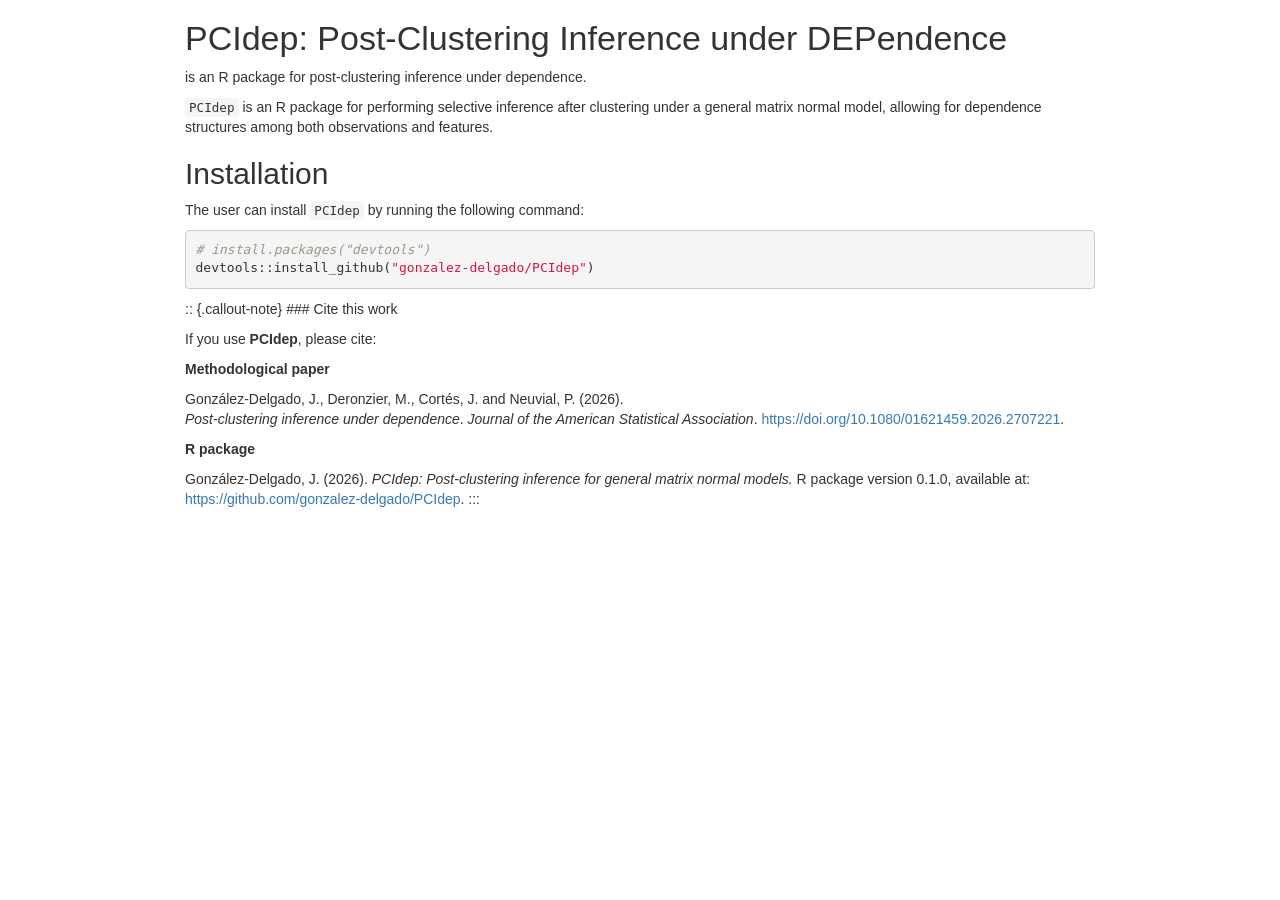
==== commit d0ba0ca7: "Add JASA citation" ====
--- a/index.html
+++ b/index.html
@@ -368,9 +368,9 @@
 <p>If you use <strong>PCIdep</strong>, please cite:</p>
 <p><strong>Methodological paper</strong></p>
 <p>González-Delgado, J., Deronzier, M., Cortés, J. and Neuvial, P.
-(2023).<br />
+(2026).<br />
 <em>Post-clustering inference under dependence</em>.
-arXiv:2310.11822.</p>
+<em>Journal of the American Statistical Association</em>. <a href="https://doi.org/10.1080/01621459.2026.2707221">https://doi.org/10.1080/01621459.2026.2707221</a>.</p>
 <p><strong>R package</strong></p>
 <p>González-Delgado, J. (2026). <em>PCIdep: Post-clustering inference
 for general matrix normal models.</em> R package version 0.1.0,
